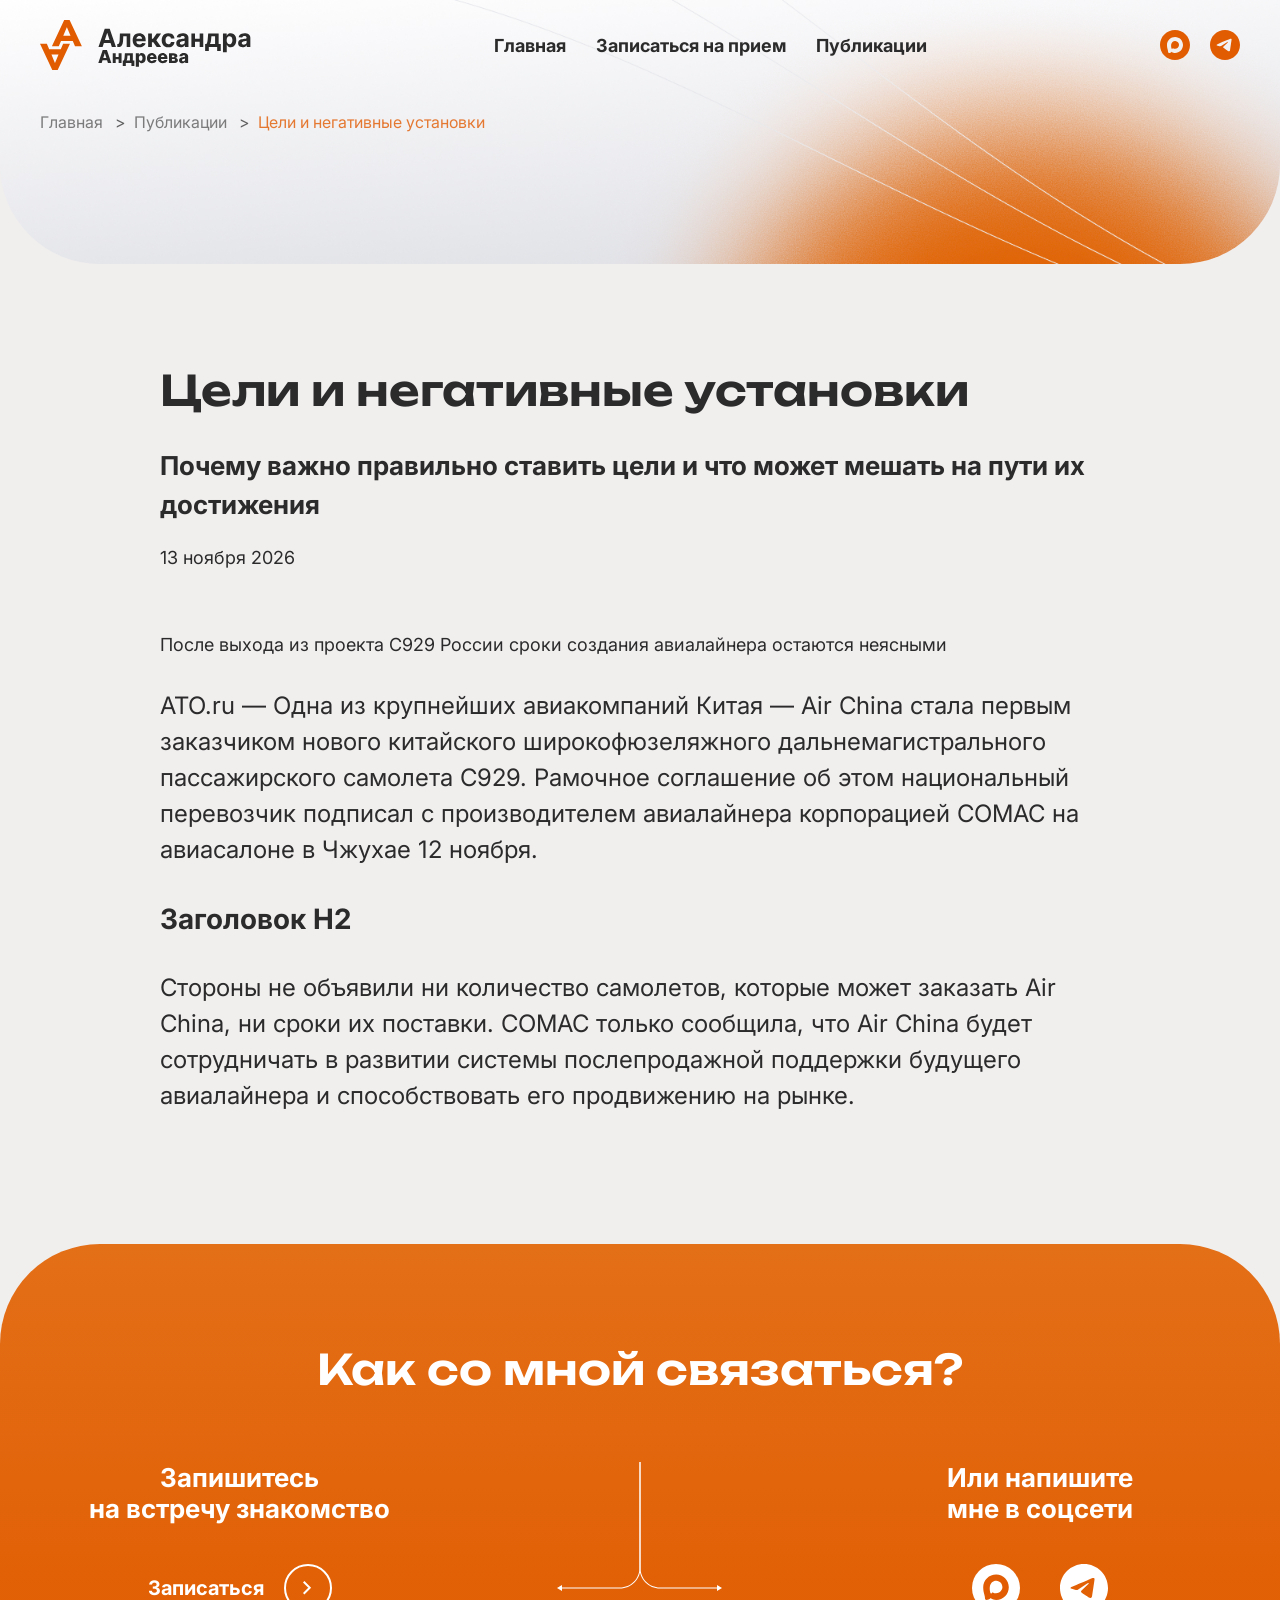
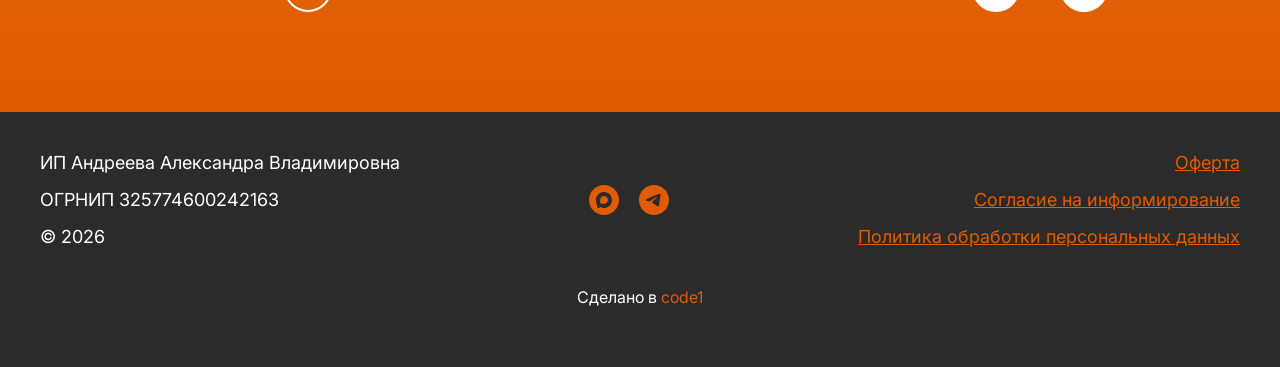
==== article.html @ 31e149e3 "!" ====
<!DOCTYPE html>
<html lang="ru">

<head>
    <meta charset="UTF-8">
    <meta name="viewport" content="width=device-width, initial-scale=1.0">
    <title>Document</title>

    <link rel="preload" href="./fonts/Inter_18pt-Regular.woff2" as="font" type="font/woff2" crossorigin>
    <link rel="preload" href="./fonts/Inter_18pt-Medium.woff2" as="font" type="font/woff2" crossorigin>
    <link rel="preload" href="./fonts/Inter_18pt-Bold.woff2" as="font" type="font/woff2" crossorigin>
    <link rel="preload" href="./fonts/Inter_18pt-ExtraBold.woff2" as="font" type="font/woff2" crossorigin>
    <link rel="preload" href="./fonts/Unbounded-SemiBold.woff2" as="font" type="font/woff2" crossorigin>
    <link rel="stylesheet"
        href="https://cdnjs.cloudflare.com/ajax/libs/overlayscrollbars/2.12.0/styles/overlayscrollbars.min.css"
        integrity="sha512-2WP3kcyJFX2VpAZsV7UOpbLjGS62iunKpT+kgn72tzNGnP7mSGoVl1u5AWzi59xeOaY+N62Cldi4qNR1Ug1NQg=="
        crossorigin="anonymous" referrerpolicy="no-referrer" />
    <link rel="stylesheet" href="./css/swiper-bundle.css">
    <link rel="stylesheet" href="./css/plyr.css">
    <link rel="stylesheet" href="./css/main.min.css">

</head>

<body>
    <header class="header">
        <div class="container">
            <div class="header__wrapper">
                <a href="/" class="header__logo">
                    <img src="./img/logo.svg" alt="">
                </a>
                <nav class="header__nav">
                    <a href="" class="nav-link">Главная</a>
                    <a href="" class="nav-link">Записаться на прием</a>
                    <a href="" class="nav-link">Публикации</a>
                </nav>
                <div class="header__socials">
                    <a href="#" class="header__social" name="max">
                        <svg width="30" height="30" viewBox="0 0 30 30" fill="none" xmlns="http://www.w3.org/2000/svg">
                            <path
                                d="M15 0C23.2843 0 30 6.71573 30 15C30 23.2843 23.2843 30 15 30C6.71573 30 0 23.2843 0 15C0 6.71573 6.71573 0 15 0ZM15.1309 7C10.7202 7.00003 7.00021 10.4243 7 14.9775C7 16.8871 7.3485 18.2017 7.66211 19.3828C7.91811 20.347 8.15131 21.2226 8.15137 22.2617C8.25779 23.5884 10.5804 22.9065 11.4883 21.9346C11.5562 21.8619 11.668 21.8468 11.749 21.9043C12.9281 22.7423 13.6619 22.9561 15.1729 22.9561C19.4317 22.9559 22.9998 19.4527 23 15.0225C23 10.592 19.5417 7 15.1309 7ZM15.2549 10.9482C17.4036 11.0615 19.1212 12.9463 19.0088 15.1035C18.8962 17.2609 16.9917 18.9491 14.8428 18.8359C14.1894 18.8015 13.5967 18.5605 13.0732 18.2393C12.9992 18.1938 12.903 18.2039 12.8398 18.2637C12.5039 18.5816 12.0424 18.9359 11.8506 18.8867C11.3982 18.7706 10.8697 16.4679 11.168 14.5781C11.5282 12.296 13.1617 10.838 15.2549 10.9482Z"
                                fill="#E15B00" />
                        </svg>

                    </a>
                    <a href="#" class="header__social" name="telegram">
                        <svg width="30" height="30" viewBox="0 0 30 30" fill="none" xmlns="http://www.w3.org/2000/svg">
                            <g clip-path="url(#clip0_163_49)">
                                <path fill-rule="evenodd" clip-rule="evenodd"
                                    d="M15 30C23.2842 30 30 23.2842 30 15C30 6.7158 23.2842 0 15 0C6.7158 0 0 6.7158 0 15C0 23.2842 6.7158 30 15 30ZM21.5931 9.5832C21.7089 8.2692 20.3211 8.8104 20.3211 8.8104C19.2966 9.2346 18.24 9.6654 17.172 10.101C13.86 11.4519 10.4388 12.8475 7.5243 14.2212C5.9439 14.8008 6.8691 15.3804 6.8691 15.3804L9.3744 16.1535C10.5309 16.5015 11.1474 16.1148 11.1474 16.1148L16.5438 12.4434C18.471 11.1294 18.0084 12.2115 17.5458 12.6753L13.4988 16.5399C12.882 17.0811 13.1904 17.5449 13.4601 17.7768C14.2251 18.4515 16.1061 19.686 16.9272 20.2248C17.1408 20.3649 17.2827 20.4582 17.3148 20.4822C17.5074 20.6367 18.5481 21.3324 19.242 21.1779C19.9359 21.0231 20.013 20.1342 20.013 20.1342L20.9379 14.0664C21.0765 13.0131 21.2358 12.0006 21.363 11.1918C21.483 10.428 21.5745 9.8463 21.5931 9.5832Z"
                                    fill="#E15B00" />
                            </g>
                            <defs>
                                <clipPath id="clip0_163_49">
                                    <rect width="30" height="30" fill="white" />
                                </clipPath>
                            </defs>
                        </svg>

                    </a>
                </div>
            </div>
        </div>
    </header>
    <main class="main">
        <section class="article-head">
            <div class="container">
                <ul class="breadcrumps">
                    <li><a href="">Главная</a></li>
                    <li><a href="">Публикации</a></li>
                    <li><a href="">Цели и негативные установки</a></li>
                </ul>
            </div>
        </section>
        <section class="article-section">
            <div class="container">
                <div class="article-section__inner">
                    <h1>Цели и негативные установки</h1>
                    <p class="article-section__descr">Почему важно правильно ставить цели и что может мешать на пути их
                        достижения</p>
                    <div class="article-section__date">13 ноября 2026</div>
                    <div class="article-section__image">
                        <img src="https://encrypted-tbn0.gstatic.com/images?q=tbn:ANd9GcTOOPyYzOK0R-J-5VFnGXdGnTLCG3QXGfSw-w&s"
                            alt="">
                        <p class="article-section__image-descr">После выхода из проекта C929 России сроки создания
                            авиалайнера остаются неясными</p>
                    </div>
                    <p>ATO.ru — Одна из крупнейших авиакомпаний Китая — Air China стала первым заказчиком нового
                        китайского широкофюзеляжного дальнемагистрального пассажирского самолета C929. Рамочное
                        соглашение об этом национальный перевозчик подписал с производителем авиалайнера корпорацией
                        COMAC на авиасалоне в Чжухае 12 ноября.</p>
                    <h2>Заголовок H2</h2>
                    <p>Стороны не объявили ни количество самолетов, которые может заказать Air China, ни сроки их
                        поставки. COMAC только сообщила, что Air China будет сотрудничать в развитии системы
                        послепродажной поддержки будущего авиалайнера и способствовать его продвижению на рынке.</p>
                </div>
            </div>
        </section>
    </main>
    <footer class="footer">
        <div class="footer-top">
            <div class="container">
                <div class="footer-top__title">Как со мной связаться?</div>
                <div class="footer-top__wrapper">
                    <div class="footer-top__coll">
                        <div class="footer-top__subtitle">Запишитесь <br> на встречу знакомство</div>
                        <a href="#" class="service-card__btn">
                            <span>Записаться</span>
                            <span class="ico">
                                <svg width="9" height="14" viewBox="0 0 9 14" fill="none"
                                    xmlns="http://www.w3.org/2000/svg">
                                    <path d="M0.707032 0.707031L6.70703 6.70704L0.707034 12.707" stroke="white"
                                        stroke-width="2" />
                                </svg>

                            </span>
                        </a>
                    </div>
                    <div class="footer-top__coll">
                        <img src="./img/footer-top-arrows.svg" alt="">
                    </div>
                    <div class="footer-top__coll">
                        <div class="footer-top__subtitle">
                            Или напишите <br> мне в соцсети
                        </div>
                        <div class="socials">
                            <a href="#" class="social" name="max">
                                <svg width="48" height="48" viewBox="0 0 48 48" fill="none"
                                    xmlns="http://www.w3.org/2000/svg">
                                    <rect width="48" height="48" rx="24" fill="white" />
                                    <path fill-rule="evenodd" clip-rule="evenodd"
                                        d="M24.4076 16.7174C21.0585 16.541 18.4449 18.874 17.8685 22.5253C17.3913 25.5491 18.2375 29.2337 18.9613 29.4191C19.2683 29.4978 20.007 28.9305 20.5445 28.4218C20.6456 28.3261 20.7984 28.31 20.9169 28.3827C21.7547 28.897 22.7033 29.2835 23.7491 29.3386C27.1874 29.5196 30.2344 26.8183 30.4145 23.3664C30.5946 19.9146 27.8459 16.8984 24.4076 16.7174ZM18.7992 34.2471C18.6695 34.1549 18.4909 34.1799 18.3822 34.2963C16.9296 35.8515 13.2122 36.9424 13.0419 34.8197C13.0419 33.1567 12.6698 31.7552 12.2601 30.2122C11.7584 28.3225 11.2002 26.2203 11.2002 23.1651C11.2002 15.8795 17.1524 10.4004 24.2097 10.4004C31.267 10.4004 36.8002 16.147 36.8002 23.2358C36.8002 30.3246 31.0908 35.9297 24.2765 35.9297C21.8589 35.9297 20.6857 35.5879 18.7992 34.2471Z"
                                        fill="#E15C02" />
                                </svg>
                            </a>
                            <a href="#" class="social" name="telegram">
                                <svg width="48" height="48" viewBox="0 0 48 48" fill="none"
                                    xmlns="http://www.w3.org/2000/svg">
                                    <path fill-rule="evenodd" clip-rule="evenodd"
                                        d="M24 48C37.2547 48 48 37.2547 48 24C48 10.7453 37.2547 0 24 0C10.7453 0 0 10.7453 0 24C0 37.2547 10.7453 48 24 48ZM34.549 15.3331C34.7342 13.2307 32.5138 14.0966 32.5138 14.0966C30.8746 14.7754 29.184 15.4646 27.4752 16.1616C22.176 18.323 16.7021 20.556 12.0389 22.7539C9.51024 23.6813 10.9906 24.6086 10.9906 24.6086L14.999 25.8456C16.8494 26.4024 17.8358 25.7837 17.8358 25.7837L26.4701 19.9094C29.5536 17.807 28.8134 19.5384 28.0733 20.2805L21.5981 26.4638C20.6112 27.3298 21.1046 28.0718 21.5362 28.4429C22.7602 29.5224 25.7698 31.4976 27.0835 32.3597C27.4253 32.5838 27.6523 32.7331 27.7037 32.7715C28.0118 33.0187 29.677 34.1318 30.7872 33.8846C31.8974 33.637 32.0208 32.2147 32.0208 32.2147L33.5006 22.5062C33.7224 20.821 33.9773 19.201 34.1808 17.9069C34.3728 16.6848 34.5192 15.7541 34.549 15.3331Z"
                                        fill="white" />
                                </svg>
                            </a>
                        </div>
                    </div>
                </div>
            </div>
        </div>
        <div class="footer-bottom">
            <div class="container">
                <div class="footer-bottom__wrapper">
                    <div class="footer-bottom__coll">
                        <div class="footer-bottom__info">ИП Андреева Александра Владимировна</div>
                        <div class="footer-bottom__info">ОГРНИП 325774600242163</div>
                        <div class="footer-bottom__info">© 2026</div>
                    </div>
                    <div class="footer-bottom__coll">
                        <div class="header__socials">
                            <a href="#" class="header__social" name="max">
                                <svg width="30" height="30" viewBox="0 0 30 30" fill="none"
                                    xmlns="http://www.w3.org/2000/svg">
                                    <path
                                        d="M15 0C23.2843 0 30 6.71573 30 15C30 23.2843 23.2843 30 15 30C6.71573 30 0 23.2843 0 15C0 6.71573 6.71573 0 15 0ZM15.1309 7C10.7202 7.00003 7.00021 10.4243 7 14.9775C7 16.8871 7.3485 18.2017 7.66211 19.3828C7.91811 20.347 8.15131 21.2226 8.15137 22.2617C8.25779 23.5884 10.5804 22.9065 11.4883 21.9346C11.5562 21.8619 11.668 21.8468 11.749 21.9043C12.9281 22.7423 13.6619 22.9561 15.1729 22.9561C19.4317 22.9559 22.9998 19.4527 23 15.0225C23 10.592 19.5417 7 15.1309 7ZM15.2549 10.9482C17.4036 11.0615 19.1212 12.9463 19.0088 15.1035C18.8962 17.2609 16.9917 18.9491 14.8428 18.8359C14.1894 18.8015 13.5967 18.5605 13.0732 18.2393C12.9992 18.1938 12.903 18.2039 12.8398 18.2637C12.5039 18.5816 12.0424 18.9359 11.8506 18.8867C11.3982 18.7706 10.8697 16.4679 11.168 14.5781C11.5282 12.296 13.1617 10.838 15.2549 10.9482Z"
                                        fill="#E15B00"></path>
                                </svg>
                            </a>
                            <a href="#" class="header__social" name="telegram">
                                <svg width="30" height="30" viewBox="0 0 30 30" fill="none"
                                    xmlns="http://www.w3.org/2000/svg">
                                    <g clip-path="url(#clip0_163_49)">
                                        <path fill-rule="evenodd" clip-rule="evenodd"
                                            d="M15 30C23.2842 30 30 23.2842 30 15C30 6.7158 23.2842 0 15 0C6.7158 0 0 6.7158 0 15C0 23.2842 6.7158 30 15 30ZM21.5931 9.5832C21.7089 8.2692 20.3211 8.8104 20.3211 8.8104C19.2966 9.2346 18.24 9.6654 17.172 10.101C13.86 11.4519 10.4388 12.8475 7.5243 14.2212C5.9439 14.8008 6.8691 15.3804 6.8691 15.3804L9.3744 16.1535C10.5309 16.5015 11.1474 16.1148 11.1474 16.1148L16.5438 12.4434C18.471 11.1294 18.0084 12.2115 17.5458 12.6753L13.4988 16.5399C12.882 17.0811 13.1904 17.5449 13.4601 17.7768C14.2251 18.4515 16.1061 19.686 16.9272 20.2248C17.1408 20.3649 17.2827 20.4582 17.3148 20.4822C17.5074 20.6367 18.5481 21.3324 19.242 21.1779C19.9359 21.0231 20.013 20.1342 20.013 20.1342L20.9379 14.0664C21.0765 13.0131 21.2358 12.0006 21.363 11.1918C21.483 10.428 21.5745 9.8463 21.5931 9.5832Z"
                                            fill="#E15B00"></path>
                                    </g>
                                    <defs>
                                        <clipPath id="clip0_163_49">
                                            <rect width="30" height="30" fill="white"></rect>
                                        </clipPath>
                                    </defs>
                                </svg>
                            </a>
                        </div>
                    </div>
                    <div class="footer-bottom__coll">
                        <a href="#" class="footer-bottom__link">Оферта</a>
                        <a href="#" class="footer-bottom__link">Согласие на информирование</a>
                        <a href="#" class="footer-bottom__link">Политика обработки персональных данных</a>
                    </div>
                </div>
                <div class="footer-bottom__dev">
                    <p>Сделано в <a href="#">code1</a></p>
                </div>
            </div>
        </div>
    </footer>
    <script src="./js/jquery.min.js"></script>
    <script src="./js/overlayscrollbars.browser.es6.min.js"></script>
    <script src="./js/swiper-bundle.min.js"></script>
    <script src="./js/plyr.js"></script>
    <script src="./js/main.js"></script>
</body>

</html>
---- css/main.min.css ----
*{margin:0;padding:0;border:0;outline:0;box-sizing:border-box}html,body,div,span,applet,object,iframe,h1,h2,h3,h4,h5,h6,p,blockquote,pre,a,abbr,acronym,address,big,cite,code,del,dfn,em,img,ins,kbd,q,s,samp,small,strike,strong,sub,sup,tt,var,b,u,i,center,dl,dt,dd,ol,ul,li,fieldset,form,label,legend,table,caption,tbody,tfoot,thead,tr,th,td,article,aside,canvas,details,embed,figure,figcaption,footer,header,hgroup,menu,nav,output,ruby,section,summary,time,mark,audio,video{font-size:100%;vertical-align:baseline}a{text-decoration:none;color:inherit}ol:has(class),ul:has(class){list-style:none}blockquote,q{quotes:none}blockquote:before,blockquote:after,q:before,q:after{content:"";content:none}table{border-collapse:collapse;border-spacing:0}button,input,select,textarea{appearance:none;-webkit-appearance:none;-moz-appearance:none;font-family:inherit;font-size:inherit;color:inherit}input[type=number]::-webkit-inner-spin-button,input[type=number]::-webkit-outer-spin-button{-webkit-appearance:none;margin:0}::-webkit-input-placeholder{color:inherit}::-moz-placeholder{color:inherit}:-ms-input-placeholder{color:inherit}:-moz-placeholder{color:inherit}button:disabled,input:disabled,select:disabled,textarea:disabled{cursor:default}*:focus{outline:none}article,aside,details,figcaption,figure,footer,header,hgroup,menu,nav,section{display:block}audio,video{display:inline-block}::before,::after{-webkit-user-select:none;-moz-user-select:none;user-select:none}@font-face{font-family:"Inter";src:url("../fonts/Inter_18pt-Regular.woff2") format("woff2"),url("../fonts/Inter_18pt-Regular.ttf") format("truetype");font-weight:400;font-style:normal;font-display:swap}@font-face{font-family:"Inter";src:url("../fonts/Inter_18pt-Medium.woff2") format("woff2"),url("../fonts/Inter_18pt-Medium.ttf") format("truetype");font-weight:500;font-style:normal;font-display:swap}@font-face{font-family:"Inter";src:url("../fonts/Inter_18pt-Bold.woff2") format("woff2"),url("../fonts/Inter_18pt-Bold.ttf") format("truetype");font-weight:700;font-style:normal;font-display:swap}@font-face{font-family:"Inter";src:url("../fonts/Inter_18pt-ExtraBold.woff2") format("woff2"),url("../fonts/Inter_18pt-ExtraBold.ttf") format("truetype");font-weight:800;font-style:normal;font-display:swap}@font-face{font-family:"Unbounded";src:url("../fonts/Unbounded-SemiBold.woff2") format("woff2"),url("../fonts/Unbounded-SemiBold.ttf") format("truetype");font-weight:600;font-style:normal;font-display:swap}body{font-family:"Inter",sans-serif;font-weight:400;background-color:#f1eeee;min-height:100vh;display:flex;flex-direction:column}.container{max-width:1240px;padding:0px 20px;width:100%;margin:0 auto}.header{z-index:2;position:absolute;left:0;top:0;width:100%;background-color:rgba(0,0,0,0)}.header__wrapper{padding:20px 0;display:flex;align-items:center;width:100%}.header__logo{width:220px;height:50px;flex-shrink:0}.header__logo img{-o-object-fit:contain;object-fit:contain}.header__socials{display:flex;align-items:center;gap:20px}.header__social{margin-left:auto;width:30px;height:30px}.header__social svg{width:100%;height:100%}.header__nav{display:flex;align-items:center;gap:10px;align-self:center;margin:0 auto}.nav-link{padding:10px;color:#2b2b2b;font-size:18px;font-weight:700;position:relative;transition:color .3s ease-in-out}.nav-link::before{position:absolute;left:50%;transform:translate(-50%);bottom:10px;width:calc(100% - 20px);height:2px;content:"";background-color:#e15b00;opacity:0;transition:opacity .3s ease-in-out}.nav-link:hover{color:#e15b00}.nav-link:hover::before{opacity:1}.main-screen{border-radius:0 0 100px 100px;padding:240px 0;position:relative;overflow:hidden}.main-screen h1{color:#2b2b2b;text-align:center;font-family:"Unbounded";font-size:74px;font-style:normal;font-weight:600;line-height:120%}.main-screen .btn{margin:0 auto;margin-top:60px}.main-screen .main-screen__video{position:absolute;left:0;top:0;width:100%;height:100%;-o-object-fit:cover;object-fit:cover;-o-object-position:center;object-position:center}.main-screen .main-screen__video video{width:100%;height:100%;-o-object-fit:cover;object-fit:cover;-o-object-position:center;object-position:center}.main-screen .main-screen__wrapper{position:relative;z-index:2}.btn{display:block;width:-moz-fit-content;width:fit-content;color:#fff;font-size:24px;font-style:normal;font-weight:700;line-height:normal;padding:20px;padding-left:40px;border-radius:64px;background:linear-gradient(0deg, #e15b00 0%, #e36f17 100%);display:flex;align-items:center;gap:30px}.btn span{display:block}.btn .btn-ico{width:48px;height:48px;flex-shrink:0;transition:transform .2s ease-in-out}.btn:hover .btn-ico{transform:scale(1.2)}.advantages{padding:80px 0}.advantages-list{display:flex;gap:60px;justify-content:space-between}.advantages-list .list-item{display:flex;flex-direction:column;align-items:center;gap:20px;color:#e15b00;text-align:center;font-family:"Unbounded";font-size:28px;font-style:normal;font-weight:600;line-height:120%}.advantages-list .list-item::before{display:block;content:"";background-repeat:no-repeat;background-size:contain;background-position:center;background-image:url("data:image/svg+xml;charset=UTF-8,%3csvg width='36' height='36' viewBox='0 0 36 36' fill='none' xmlns='http://www.w3.org/2000/svg'%3e%3cpath d='M24.5649 12.289L15.8537 21L11.4352 16.5814' stroke='%23E15B00' stroke-width='4'/%3e%3c/svg%3e ");width:36px;height:36px}.section-title{color:#2b2b2b;font-family:"Unbounded";font-size:42px;font-weight:600;line-height:120%}.section-title span{color:#e15b00}.section-descr{color:#2b2b2b;font-size:24px;font-style:normal;font-weight:400;line-height:150%;display:block}.help-with{padding:100px 0;max-width:100vw;overflow:hidden;border-top:1px solid #cfcfcf;background-image:url(../img/help-with-bg.png);background-repeat:no-repeat;background-position:left -756px bottom -500px}.help-with .section-title{text-align:center;margin-bottom:20px}.help-with .section-descr{text-align:center}.help-with__image{z-index:2;position:absolute;left:-91px;bottom:-161px;width:439px;height:867px}.help-with__image img{width:100%;height:100%;-o-object-fit:contain;object-fit:contain}.cards-slider{padding-top:60px;overflow:visible;padding-left:320px}.cards-slide{max-width:480px;width:100%;padding:38px;border-radius:24px;background:#fff;box-shadow:3px 3px 13px 2px rgba(0,0,0,.05);height:auto;display:flex;flex-direction:column}.cards-slide .list-item{color:#e15b00;font-size:18px;font-style:normal;font-weight:700;line-height:150%}.cards-slide__list{padding-left:20px;padding-bottom:32px;display:flex;flex-direction:column;gap:12px}.cards-slide__title{color:#2b2b2b;font-size:32px;font-style:normal;font-weight:700;line-height:normal;margin-bottom:20px}.cards-slide__bottom{border-top:1px solid #cfcfcf;padding-top:20px;padding-bottom:30px;color:#2b2b2b;font-size:18px;font-style:normal;font-weight:400;line-height:150%;display:flex;flex-direction:column;gap:20px}.cards-slide__bottom p{margin:0}.cards-slide__subtitle{font-size:20px;font-weight:700;margin-bottom:8px}.cards-slide__action{margin-top:auto;display:flex;align-items:center;justify-content:space-between;color:#e15b00;font-size:20px;font-weight:700}.cards-slide__action .ico{width:48px;height:48px;border-radius:50%;border:2px solid #e15b00;background-repeat:no-repeat;background-size:contain;background-position:center;flex-shrink:0;display:flex;justify-content:center;align-items:center;transition:background-color .2s ease-in-out}.cards-slide__action .ico path{transition:stroke .2s ease-in-out}.cards-slide__action:hover .ico{background-color:#e15b00}.cards-slide__action:hover .ico path{stroke:#fff}.cards-nav{padding-top:26px;display:flex;justify-content:center;align-items:center;gap:40px}.cards-nav *{margin:0;transform:none;position:static}.cards-nav .swiper-button-next,.cards-nav .swiper-button-prev{width:24px;height:24px;background-repeat:no-repeat;background-size:6px 12px;background-position:center;background-image:url("data:image/svg+xml;charset=UTF-8,%3csvg width='9' height='14' viewBox='0 0 9 14' fill='none' xmlns='http://www.w3.org/2000/svg'%3e%3cpath d='M0.707154 0.707031L6.70715 6.70704L0.707156 12.707' stroke='%23E15B00' stroke-width='2'/%3e%3c/svg%3e ")}.cards-nav .swiper-button-next::after,.cards-nav .swiper-button-prev::after{display:none}.cards-nav .swiper-button-prev{transform:scaleX(-1)}.cards-nav .swiper-pagination-bullet{width:4px;height:4px;background-color:#e15b00;margin:0 !important}.cards-nav .swiper-pagination{flex-wrap:wrap;width:-moz-fit-content;width:fit-content;max-width:180px;display:flex;justify-content:center;align-items:center;gap:10px 40px}.services{border-radius:0 0 100px 100px;padding:100px 0;background-image:url(../img/services-bg.jpg);background-repeat:no-repeat;background-size:cover;background-position:right top}.services__blocks{display:flex;flex-direction:column;gap:20px;max-width:767px;width:100%;margin-top:60px}.service{border-radius:24px;background:#fff;box-shadow:2.861px 2.861px 12.875px 1.431px rgba(0,0,0,.05);padding:38px;width:100%}.service .btn{width:100%;margin-top:20px;justify-content:space-between;border-radius:24px;font-size:20px;padding:18px 28px}.service__content h4{color:#2b2b2b;font-family:"Unbounded";font-size:30px;font-weight:600;line-height:120%;margin-bottom:20px}.service__content p{color:#2b2b2b;font-size:18px;font-style:normal;font-weight:400;line-height:150%}.service__head{display:flex;justify-content:space-between}.service__price{padding-top:15px;color:#2b2b2b;font-size:42px;font-weight:700}.service__body{color:#e15b00;font-size:14px;font-weight:400;margin-top:20px;display:flex;align-items:center;justify-content:space-between}.sale-price{padding-top:0;position:relative;display:flex;flex-direction:column;gap:4px}.sale-price span{color:#e15b00;display:block}.sale-price span:first-child{color:#2b2b2b;font-size:18px;font-weight:400;line-height:150%;text-decoration-line:line-through}.sale-price::before{content:"";position:absolute;right:-14px;top:-10px;width:35px;height:21px;background-image:url("data:image/svg+xml;charset=UTF-8,%3csvg width='36' height='21' viewBox='0 0 36 21' fill='none' xmlns='http://www.w3.org/2000/svg'%3e%3cpath d='M24.1045 14.2168L35.4922 4.95605L31.1738 21H4.31836L0 4.95605L11.3877 14.2168L17.7461 0L24.1045 14.2168Z' fill='%23E15B00'/%3e%3c/svg%3e ");background-repeat:no-repeat;background-size:contain;background-position:center;animation:swing 2s ease-in-out forwards infinite}@keyframes swing{0%{transform:scale(1)}50%{transform:scale(1.1)}100%{transform:scale(1)}}.sale-service{border:2px solid #e15b00}.author-section{padding:100px 0}.author-section__content{padding-top:60px;display:flex;flex-direction:column;gap:20px}.author-section__top{display:flex;gap:20px}.author-section__top-left{flex-shrink:0;width:373px;min-height:507px;background-color:#e15b00;border-radius:24px;overflow:hidden;position:relative}.author-section__top-left .plyr{width:100%;height:100%}.author-section__top-left .plyr__poster{width:100%;height:100%;background-repeat:no-repeat;background-size:cover;background-position:center;background-color:#e15b00}.author-section__top-left .plyr__video-wrapper{background-color:#e15b00}.plyr__control--overlaid{background:#e15b00 !important}.author-section__top-right{display:flex;flex-direction:column;gap:20px}.top-right__block{padding:38px;height:auto;border-radius:24px;background-color:#fff;box-shadow:2.861px 2.861px 12.875px 1.431px rgba(0,0,0,.05)}.top-right__block h3{font-size:36px;font-weight:700;line-height:120%;margin-bottom:20px}.top-right__block p{font-size:22px;font-style:normal;font-weight:400;line-height:150%}.info-card{background:linear-gradient(0deg, #e15b00 0%, #e36f17 100%);color:#fff}.book-card{background-image:url(../img/book-plate-bg.png);background-repeat:no-repeat;background-size:cover;background-position:right bottom;position:relative}.book-image{position:absolute;right:20px;bottom:0;width:208px;height:183px}.book-image img{width:100%;height:100%;-o-object-fit:contain;object-fit:contain}.author-section__bottom{display:flex;gap:20px}.author-section__bottom .bottom-card{border-radius:24px;background:#fff;box-shadow:2.861px 2.861px 12.875px 1.431px rgba(0,0,0,.05);padding:38px;display:flex;flex-direction:column;gap:8px;width:100%}.author-section__bottom .bottom-card:last-child{width:374px;flex-shrink:0}.author-section__bottom .large-num{color:#e15b00;font-size:96px;font-weight:500;line-height:130%}.author-section__bottom .descr{color:#2b2b2b;font-size:22px;font-weight:400;line-height:150%}.how-it-work{padding:100px 0}.how-it-work__wrapper{display:flex;gap:20px}.how-it-work__wrapper .section-title{margin-bottom:20px}.how-it-work__wrapper .coll{width:calc(33.33% - 13.333px);display:flex;flex-direction:column;gap:20px}.how-it-work__wrapper .coll:first-child .coll-block .coll-block__image{padding-top:10px}.how-it-work__wrapper .coll:first-child .coll-block .coll-block__body{padding-top:10px}.how-it-work__wrapper .coll-block{display:flex;flex-direction:column;height:100%;overflow:hidden;border-radius:24px;background:#fff;box-shadow:2.861px 2.861px 12.875px 1.431px rgba(0,0,0,.05)}.how-it-work__wrapper .coll-block__body{margin-top:auto;padding:38px;padding-top:10px;display:flex;flex-direction:column;gap:20px}.coll-block__image{padding-top:40px;width:100%;height:auto}.coll-block__image img{width:100%;height:auto;-o-object-fit:cover;object-fit:cover}.coll-block__title{font-size:26px;font-weight:700}.coll-block__descr{font-size:16px;font-weight:400;line-height:150%}.coll-block__action{flex-shrink:0;height:-moz-fit-content !important;height:fit-content !important;background-color:#e15b00 !important;padding:28px;color:#fff;font-size:20px;font-weight:700;gap:50px;display:flex;flex-direction:column}.coll-block__action .action__footer{display:flex;justify-content:space-between;align-items:center;color:#fff;font-size:32px;font-weight:700}.coll-block__action .action__btn{will-change:transform;transition:transform .3s ease-in-out;cursor:pointer;background-image:url("data:image/svg+xml;charset=UTF-8,%3csvg width='48' height='48' viewBox='0 0 48 48' fill='none' xmlns='http://www.w3.org/2000/svg'%3e%3crect x='1' y='1' width='46' height='46' rx='23' stroke='white' stroke-width='2'/%3e%3cpath d='M21 18L27 24L21 30' stroke='white' stroke-width='2'/%3e%3c/svg%3e ");width:48px;height:48px;flex-shrink:0;background-repeat:no-repeat;background-size:contain}.coll-block__action .action__btn:hover{transform:scale3d(1.1, 1.1, 1.1)}.reviews{padding:100px 0;position:relative}.reviews .section-title,.reviews .section-descr{text-align:center}.reviews::before{position:absolute;left:0;top:300px;width:100%;height:100%;content:"";background-image:url(../img/reviews-bg.png);background-repeat:no-repeat;background-size:contain;background-position:center}.reviews__content{padding-top:50px;display:flex;align-items:flex-start;justify-content:center}.reviews-main-slider{flex-shrink:0;width:373px;margin:0;background:#2b2b2b;box-shadow:2.861px 2.861px 12.875px 1.431px rgba(0,0,0,.05);padding:38px 78px 38px 38px;border-radius:24px}.reviews-main-slider .swiper-button-prev{background-image:url("data:image/svg+xml;charset=UTF-8,%3csvg width='9' height='14' viewBox='0 0 9 14' fill='none' xmlns='http://www.w3.org/2000/svg'%3e%3cpath d='M0.707093 0.707031L6.70709 6.70704L0.707095 12.707' stroke='white' stroke-width='2'/%3e%3c/svg%3e ")}.reviews-main-slider .swiper-button-next{background-image:url("data:image/svg+xml;charset=UTF-8,%3csvg width='9' height='14' viewBox='0 0 9 14' fill='none' xmlns='http://www.w3.org/2000/svg'%3e%3cpath d='M0.707093 0.707031L6.70709 6.70704L0.707095 12.707' stroke='white' stroke-width='2'/%3e%3c/svg%3e ")}.reviews-main-slider .swiper-pagination{gap:5px 28px}.reviews-main-slider .cards-nav{justify-content:space-between;position:absolute;z-index:2;bottom:120px;left:38px;width:calc(100% - 116px)}.review-slide{height:auto;color:#fff;display:flex;flex-direction:column}.review-slide__name{color:#e15b00;font-size:26px;font-weight:700}.review-slide__age{font-size:16px;font-weight:400;line-height:150%}.review-slide__res{font-size:17px;font-weight:400;line-height:150%;margin:16px 0;height:52px;overflow:hidden;text-overflow:ellipsis;display:-webkit-box;-webkit-line-clamp:2;-webkit-box-orient:vertical}.review-slide__subtitle{font-size:18px;font-weight:700;line-height:150%;margin-bottom:8px}.review-slide__info{font-size:14px;font-weight:400;line-height:150%;height:168px;overflow:hidden;text-overflow:ellipsis;display:-webkit-box;-webkit-line-clamp:8;-webkit-box-orient:vertical}.review-slide__footer{cursor:pointer;margin-top:100px;display:flex;color:#e15b00;font-size:20px;font-weight:700;display:flex;align-items:center;justify-content:space-between;gap:10px}.review-slide__footer .ico{border-radius:50%;border:2px solid #e15b00;box-shadow:0 0 20px 0 rgba(0,0,0,.02);width:48px;height:48px;display:flex;align-items:center;justify-content:center;flex-shrink:0}.reviews-second-slider{margin:0;margin-top:142px;margin-left:-38px;width:630px;height:520px;border-radius:24px;background:#fff;box-shadow:-27.14px 32.86px 32.88px 1.431px rgba(0,0,0,.07);overflow:visible}.reviews-second-slider::before{position:absolute;left:0;top:0;content:"";width:111.449px;height:105.912px;background-image:url(../img/textes-slider-plate.svg);background-repeat:no-repeat;background-size:contain;background-position:right bottom;z-index:-1;transform:translate(-28%, -28%)}.reviews-second-slider .review-text{position:relative;padding:38px;padding-right:12px;color:#2b2b2b;font-size:22px;font-style:normal;font-weight:400;line-height:150%}.reviews-second-slider .review-text.swiper-slide-active{z-index:2}.reviews-second-slider .os-scrollbar-handle{background-color:#e15b00}.reviews-second-slider .os-scrollbar-track{background-color:#f1eeee}.review-text__inner{height:100%}.review-text__inner::before{z-index:3;position:absolute;left:0;width:100%;bottom:-38px;content:"";border-radius:24px;height:130px;transition:opacity .2s ease-in-out;background:linear-gradient(0deg, #fff 30.05%, rgba(255, 255, 255, 0) 80.7%)}.review-text__inner.end::before{opacity:0}.review-text__inner [data-overlayscrollbars-viewport]{padding-right:20px !important}.prices{padding:100px 0;position:relative;z-index:2}.service-cards{display:flex;flex-wrap:wrap;gap:20px;margin-top:50px;margin-bottom:30px}.service-cards__top{width:100%;display:flex;gap:20px}.service-cards__top .service-cards__coll{width:calc(50% - 10px)}.service-cards__coll{display:flex;flex-direction:column;gap:20px}.service-card{display:flex;flex-direction:column;background-color:#fff;border-radius:24px;padding:38px;box-shadow:2.861px 2.861px 12.875px 1.431px rgba(0,0,0,.05)}.service-card__btn{cursor:pointer;display:flex;gap:20px;align-items:center;color:#e15b00;font-size:20px;font-weight:700}.service-card__btn .ico{display:flex;border-radius:50%;width:48px;height:48px;border:2px solid #e15b00;flex-shrink:0;display:flex;align-items:center;justify-content:center;transition:all .2s ease-in-out}.service-card__btn path{transition:stroke .2s ease-in-out}.service-card__btn:hover .ico{background-color:#e15b00}.service-card__btn:hover .ico path{stroke:#fff}.service-card__name{color:#e15b00;font-size:26px;font-weight:700;margin-bottom:20px}.service-card__descr{color:#2b2b2b;font-size:16px;font-style:normal;font-weight:400;line-height:150%;margin-bottom:20px}.service-card__info{display:flex;justify-content:space-between;align-items:center;color:#e15b00;font-size:14px;font-weight:400;margin-bottom:15px}.service-card__bottom{border-top:1px solid #cfcfcf;padding-top:15px;display:flex;justify-content:space-between;gap:20px;align-items:flex-end}.service-card__price{color:#2b2b2b;font-size:42px;font-weight:700;position:relative}.service-card__price._has-old{display:flex;flex-direction:column;color:#e15b00}.service-card__price .old-price{color:#2b2b2b;font-size:18px;font-weight:400;line-height:150%;text-decoration-line:line-through}.service-card.orange-card{background-color:#e15b00;border-radius:24px;padding:38px;height:100%}.service-card.orange-card *{color:#fff}.service-card.orange-card .service-card__name{font-size:36px;font-weight:700;margin-bottom:30px}.service-card.orange-card .service-card__descr{font-size:22px;font-weight:400;line-height:150%}.service-card.orange-card .service-card__footer{margin-top:auto}.service-card.orange-card .service-card__info{display:flex;align-items:center;justify-content:space-between;font-size:14px;font-weight:400}.service-card.orange-card .service-card__btn .ico{border-color:#fff}.service-card.orange-card .service-card__btn:hover .ico{background-color:#fff;border-color:#fff}.service-card.orange-card .service-card__btn:hover .ico path{stroke:#e15b00}.prices-descr{color:#e15b00;font-size:16px;font-weight:400;line-height:150%;text-align:center}.service-cards__bottom{display:flex;gap:20px;flex-wrap:wrap}.service-cards__bottom .service-card{width:calc(33.333% - 13.3333px)}.service-cards__bottom .service-card__footer{margin-top:auto}.service-cards__bottom .service-card__bottom{flex-direction:column;align-items:flex-start}.service-cards__bottom .service-card__price{min-height:80px;display:flex;flex-direction:column;justify-content:flex-end}.service-cards__bottom .service-card__btn{width:100%;justify-content:space-between}.book-section{padding:100px 0;border-radius:0 0 100px 100px;background-color:#fff;background-image:url(../img/book-section-bg.png);background-repeat:no-repeat;background-size:cover;background-position:center}.book-section__title{color:#2b2b2b;font-family:"Unbounded";font-size:54px;font-weight:600;line-height:120%;margin-bottom:20px}.book-section__descr{margin:40px 0}.book-section__wrapper{display:flex;gap:43px;justify-content:space-between}.book-section__coll:last-child{display:flex;flex-direction:column;justify-content:flex-end}.book-section__coll img{width:100%;height:auto}.book-section__coll .btn{width:373px;justify-content:space-between;padding:28px;border-radius:24px;font-size:20px}.faq{padding:100px 0}.faq .section-title{text-align:center;margin-bottom:50px}.faq__list{max-width:964px;width:100%;margin:0 auto;display:flex;flex-direction:column;gap:4px}.faq-item{padding:28px;background-color:#fff;box-shadow:2.861px 2.861px 12.875px 1.431px rgba(0,0,0,.05)}.faq-item:first-child{border-radius:24px 24px 0 0}.faq-item:last-child{border-radius:0 0 24px 24px}.faq-item__head{color:#2b2b2b;font-size:26px;font-weight:700;cursor:pointer;display:flex;justify-content:space-between;gap:20px;align-items:center}.faq-item__head:hover .faq-item__ico{transform:scale(1.1)}.faq-item__ico{width:50px;height:50px;border-radius:50%;border:2px solid #e15b00;flex-shrink:0;position:relative;transition:background-color .3s ease-in-out,transform .2s ease-in-out;will-change:transform}.faq-item__ico::before{position:absolute;left:50%;top:50%;transform:translate(-50%, -50%);height:14px;width:2px;content:"";background-color:#e15b00;transition:transform .3s ease-in-out}.faq-item__ico::after{position:absolute;left:50%;top:50%;transform:translate(-50%, -50%);height:2px;width:14px;content:"";background-color:#e15b00;transition:background-color .3s ease-in-out}.faq-item.open .faq-item__ico{background-color:#e15b00}.faq-item.open .faq-item__ico::before{transform:translate(-50%, -50%) scale(0)}.faq-item.open .faq-item__ico::after{background-color:#fff}.faq-item__body{display:none;padding-top:20px;padding-right:70px}.faq-item__body-inner{padding-top:20px;position:relative}.faq-item__body-inner::before{position:absolute;top:0px;height:1px;width:calc(100% - 70px);content:"";background-color:#cfcfcf}.faq-title{color:#2b2b2b;font-size:20px;font-weight:700;line-height:150%;margin-bottom:6px}.faq-text{color:#2b2b2b;font-size:18px;font-weight:400;line-height:150%}.news-section{padding:100px 0;background-image:url(../img/news-bg.png);background-repeat:no-repeat;background-size:contain;background-position:left 0px bottom 120px}.news-section__wrapper{align-items:flex-start;display:flex;gap:60px}.news-section__wrapper .service-card__btn{width:-moz-fit-content;width:fit-content}.news-section__wrapper .news-section__coll{display:flex;flex-direction:column;gap:20px;width:100%}.news-section__wrapper .news-section__coll:first-child{max-width:340px;position:sticky;top:20px}.news-section__wrapper .service-card__btn{margin-top:20px}.news-block{display:flex;gap:40px;padding:38px;border-radius:24px;background:#fff;box-shadow:2.861px 2.861px 12.875px 1.431px rgba(0,0,0,.05)}.news-block__info{display:flex;flex-direction:column;gap:20px;color:#2b2b2b}.news-block__title{font-size:26px;font-weight:700}.news-block__descr{font-size:16px;font-weight:400;line-height:150%;overflow:hidden;text-overflow:ellipsis;display:-webkit-box;-webkit-line-clamp:2;-webkit-box-orient:vertical}.news-block__image{margin-left:auto;flex-shrink:0;border-radius:10px;background:#fff;width:300px;height:200px;overflow:hidden}.news-block__image img{width:100%;height:100%;-o-object-fit:cover;object-fit:cover;-o-object-position:center;object-position:center}.footer-top{padding:100px 0;border-radius:100px 100px 0 0;background:linear-gradient(0deg, #e15b00 0%, #e36f17 100%)}.footer-top .socials{display:flex;gap:40px}.footer-top .social{width:48px;height:48px}.footer-top .social svg{width:100%;height:100%}.footer-top__title{color:#fff;text-align:center;font-family:"Unbounded";font-size:42px;font-weight:600;line-height:120%;margin-bottom:68px}.footer-top__wrapper{display:flex;justify-content:space-between}.footer-top__wrapper .service-card__btn{color:#fff}.footer-top__wrapper .service-card__btn .ico{border-color:#fff}.footer-top__coll{width:33.33%;display:flex;flex-direction:column;align-items:center}.footer-top__subtitle{color:#fff;text-align:center;font-size:26px;font-weight:700;margin-bottom:40px}.footer-bottom{padding-top:40px;padding-bottom:60px;background:#2b2b2b}.footer-bottom__wrapper{display:flex;justify-content:space-between}.footer-bottom__info{color:#fff;font-size:18px;font-weight:400}.footer-bottom__link{color:#e15b00;font-size:18px;font-weight:400;text-decoration-line:underline}.footer-bottom__coll{display:flex;flex-direction:column;justify-content:center;gap:16px}.footer-bottom__coll:last-child{text-align:right}.footer-bottom__dev{text-align:center;margin-top:40px;color:#fff}.footer-bottom__dev a{color:#e15b00}.footer{margin-top:auto}.publish-section{border-radius:0 0 100px 100px;background-image:url(../img/hero-bg.jpg);background-repeat:no-repeat;background-size:cover;background-position:bottom center;padding:110px 0}.publish-section h1{color:#2b2b2b;font-family:"Unbounded";font-size:54px;font-style:normal;font-weight:600;line-height:120%}.articles{padding:100px 0}.articles__list{max-width:1160px;width:100%;margin:0 auto;display:flex;flex-wrap:wrap;gap:20px}.articles__list .list-item{width:calc(50% - 10px);border-radius:24px;background:#fff;box-shadow:2.861px 2.861px 12.875px 1.431px rgba(0,0,0,.05);padding:38px}.articles__list .list-item__image{width:100%;height:0;position:relative;padding-top:56%;overflow:hidden;border-radius:10px;margin-bottom:40px}.articles__list .list-item__image-wrapper{position:absolute;left:0;top:0;width:100%;height:100%}.articles__list img{width:100%;height:100%;-o-object-fit:cover;object-fit:cover;-o-object-position:center;object-position:center}.articles__list .list-item__body{display:flex;flex-direction:column;gap:20px;color:#2b2b2b}.articles__list .list-item__title{font-size:26px;font-weight:700}.articles__list .list-item__text{font-size:16px;font-weight:400;line-height:150%}.breadcrumps{margin-bottom:20px;display:flex;flex-wrap:wrap;gap:31px}.breadcrumps li{list-style-type:none}.breadcrumps li:last-child a{color:rgba(225,90,0,.8)}.breadcrumps li:not(:last-child){position:relative}.breadcrumps li:not(:last-child)::after{opacity:.6;font-size:16px;content:">";position:absolute;line-height:100%;right:-22px;top:50%;transform:translateY(-50%)}.breadcrumps a{color:rgba(43,43,43,.6);font-size:16px;font-weight:400;line-height:150%}.show-more-btn{padding-top:60px;display:flex;justify-content:center}.show-more-btn .service-card__btn .ico{transform:rotate(90deg)}.show-more-btn .service-card__btn .ico svg{transform:translateX(2px)}.article-head{padding:110px 0;border-radius:0 0 100px 100px;background-image:url(../img/hero-bg.jpg);background-repeat:no-repeat;background-size:cover;background-position:bottom center}.article-section{padding:100px 0}.article-section__inner{max-width:960px;margin:0 auto}.article-section__inner h1{color:#2b2b2b;font-family:"Unbounded";font-size:42px;font-weight:600;margin-bottom:20px}.article-section__inner .article-section__descr{color:#2b2b2b;font-size:26px;font-weight:700;line-height:150%;margin-bottom:20px}.article-section__inner .article-section__date{color:#2b2b2b;font-size:18px;font-style:normal;font-weight:400;line-height:150%;margin-bottom:30px}.article-section__inner p{margin:30px 0;color:#2b2b2b;font-size:24px;font-weight:400;line-height:150%}.article-section__inner h2{color:#2b2b2b;font-size:28px;font-weight:700;line-height:150%;margin:30px 0}.article-section__image{margin-bottom:30px}.article-section__image img{width:100%;height:auto;border-radius:28px}.article-section__image .article-section__image-descr{margin-top:10px;color:#2b2b2b;font-size:18px;font-weight:400;line-height:150%}
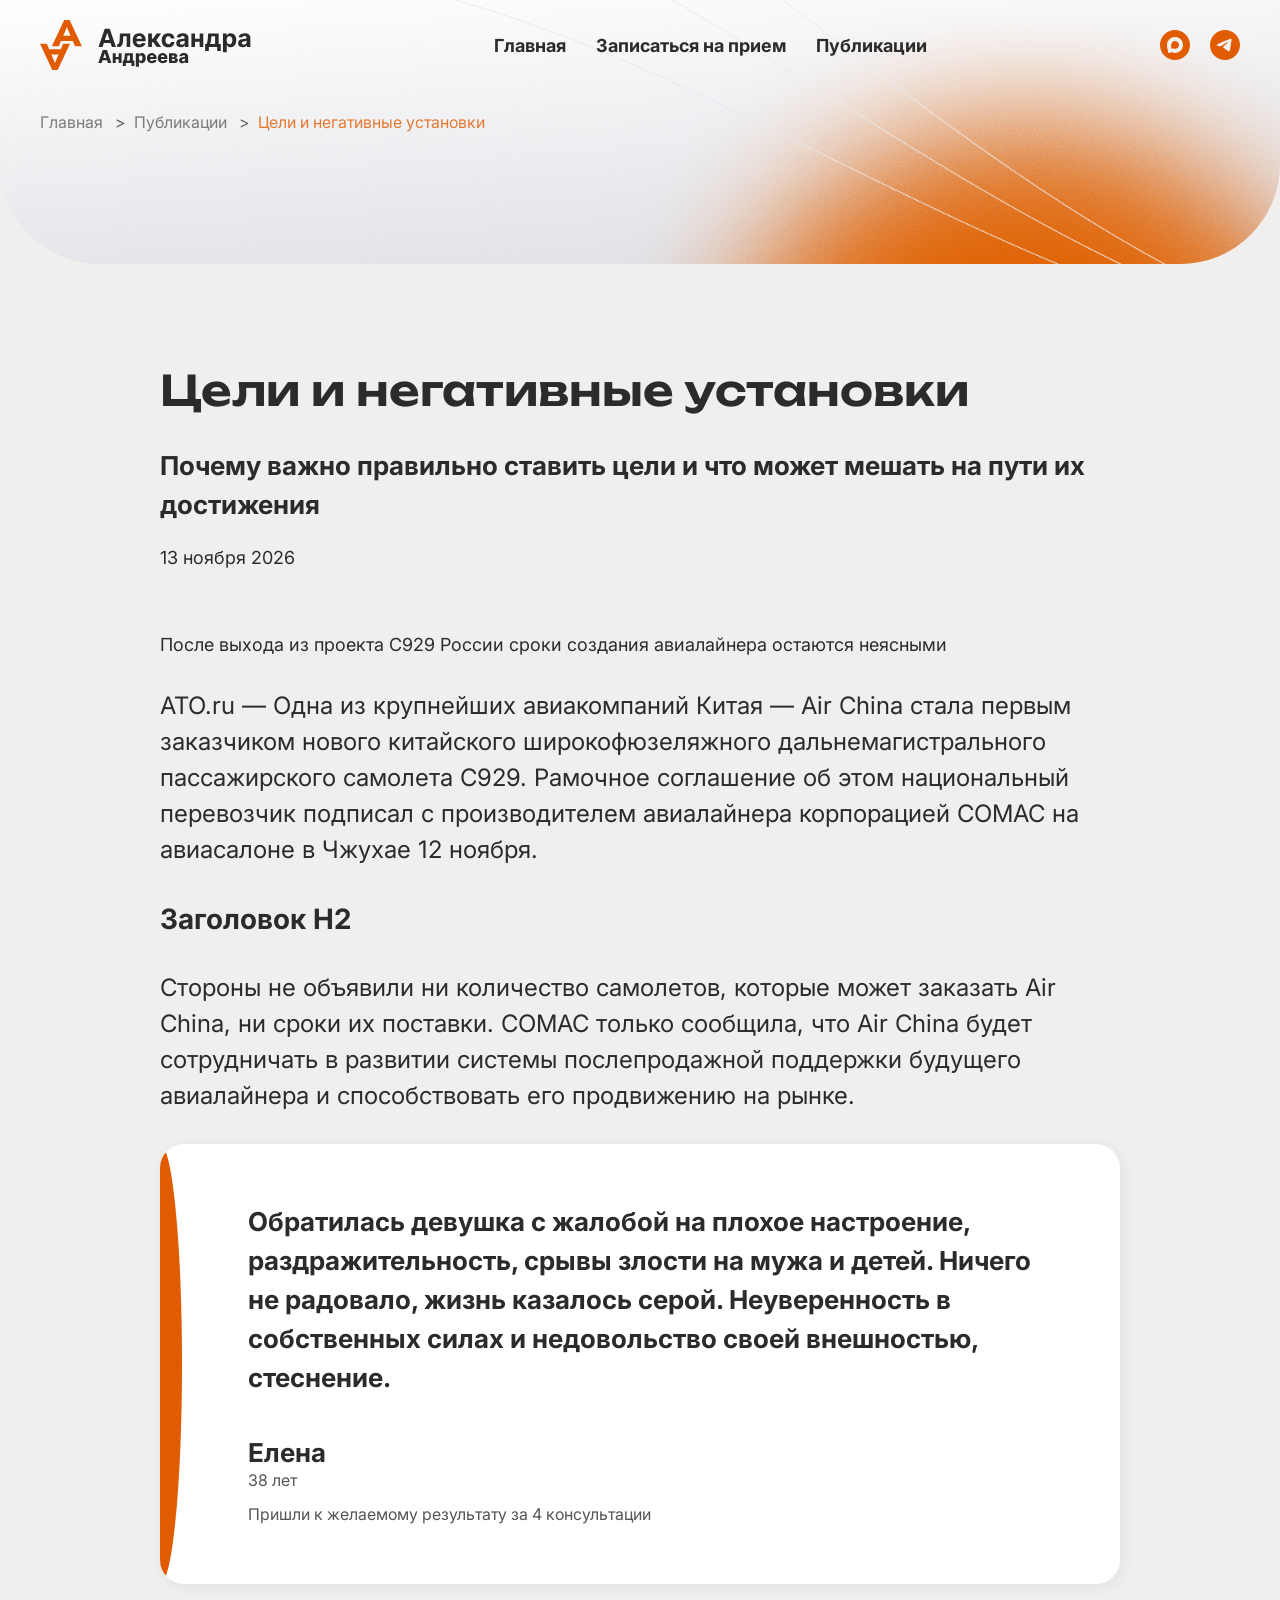
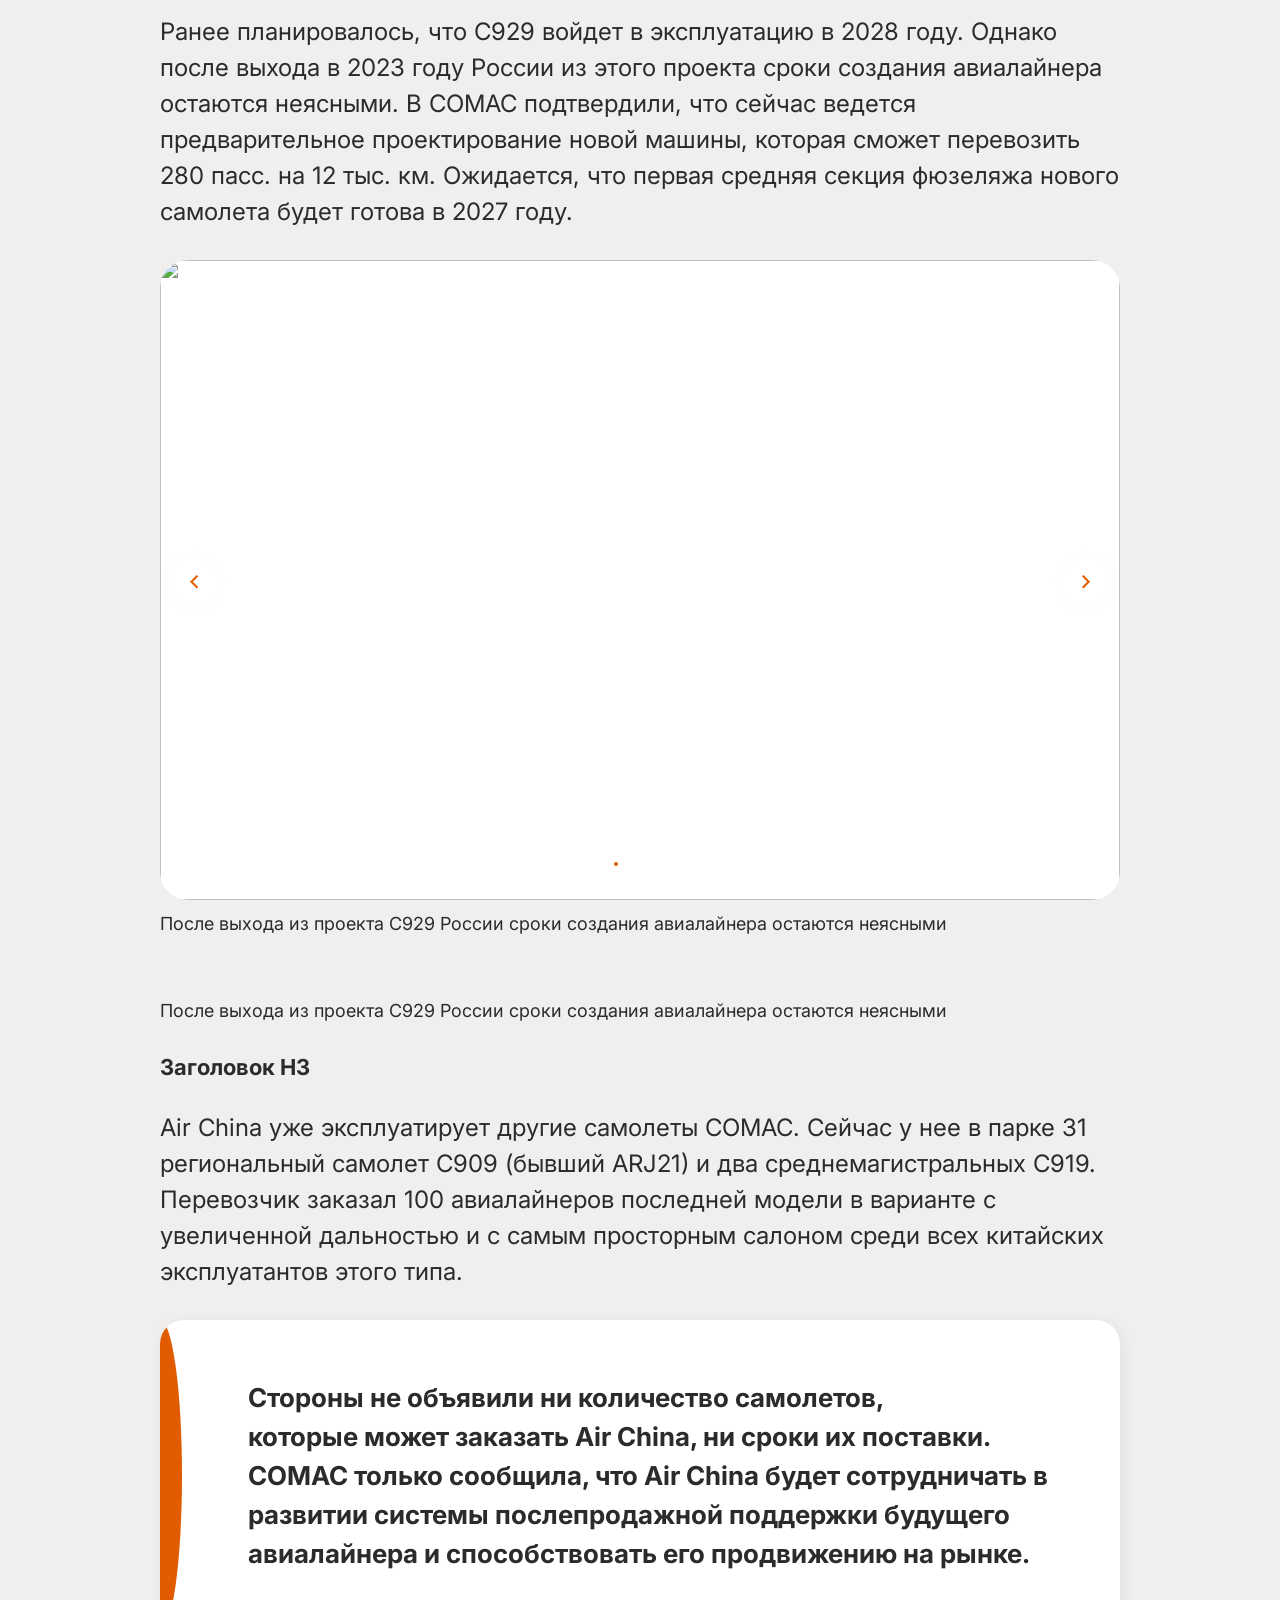
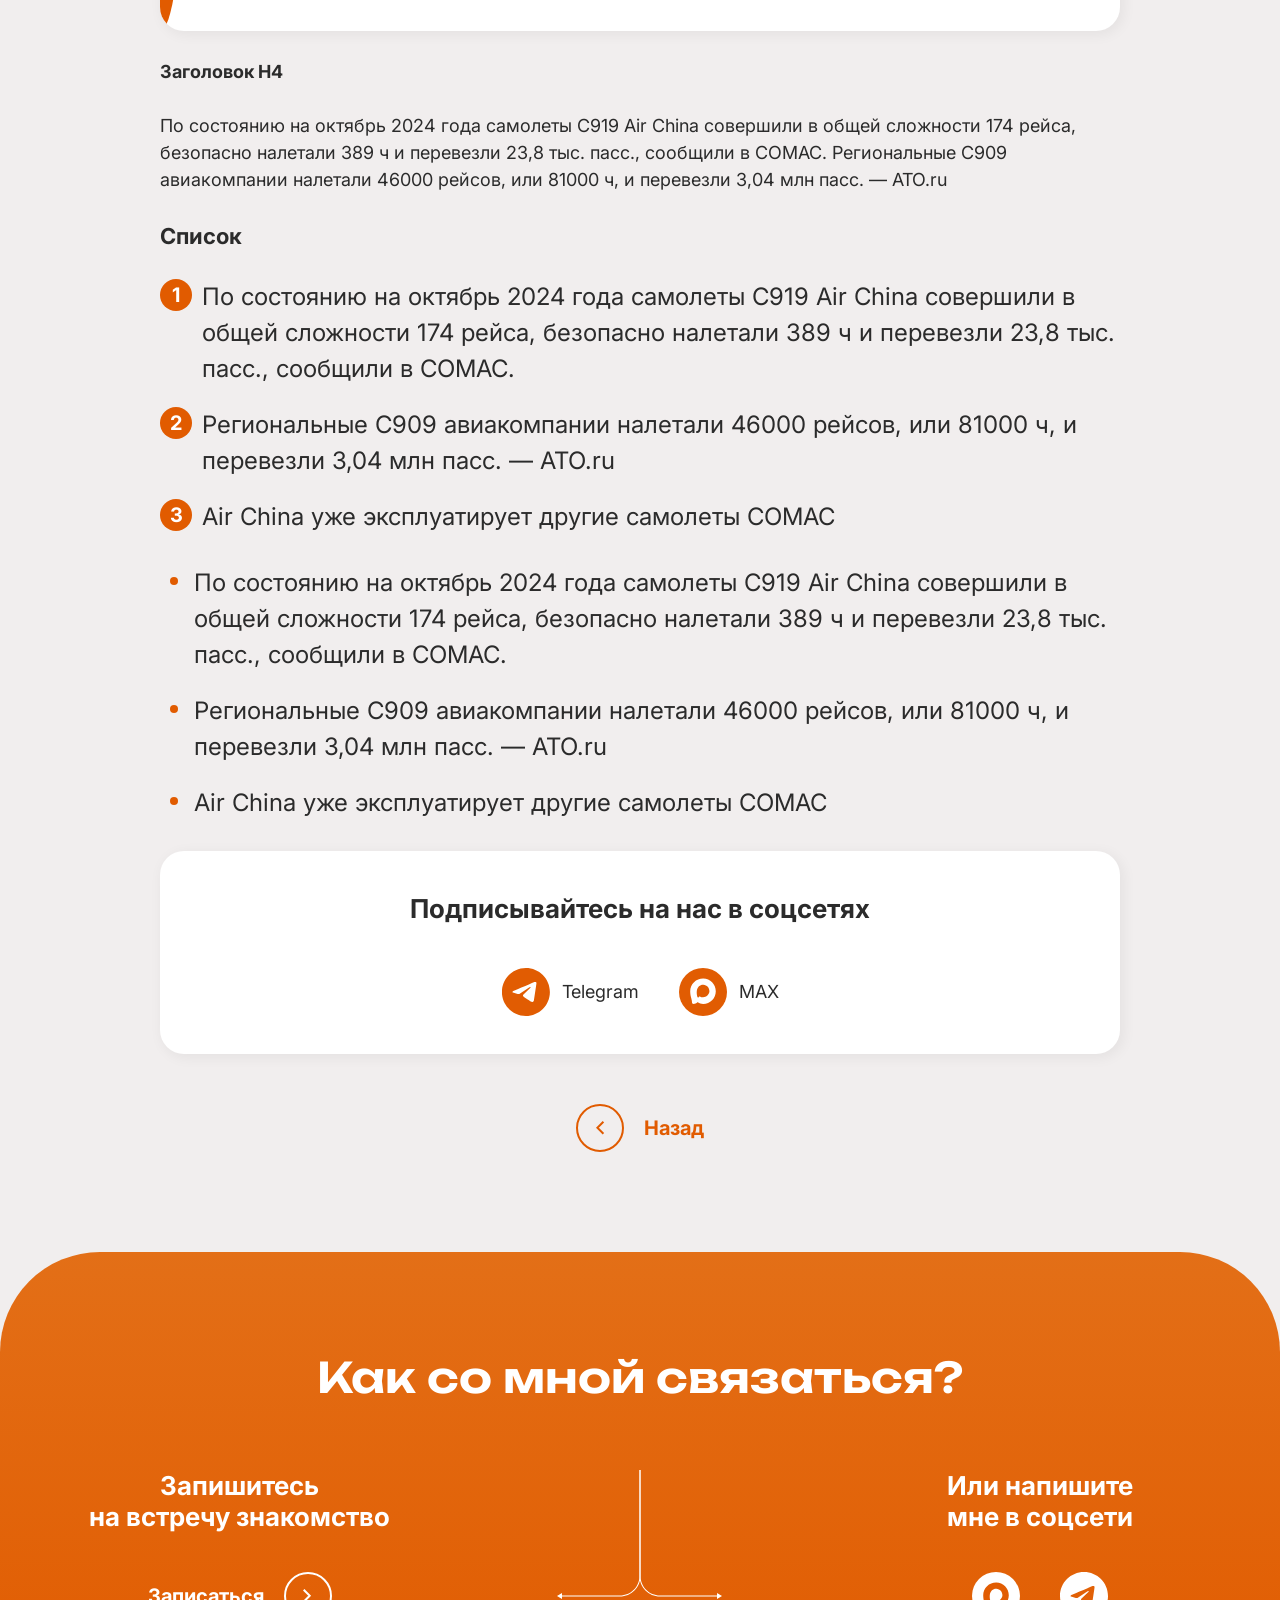
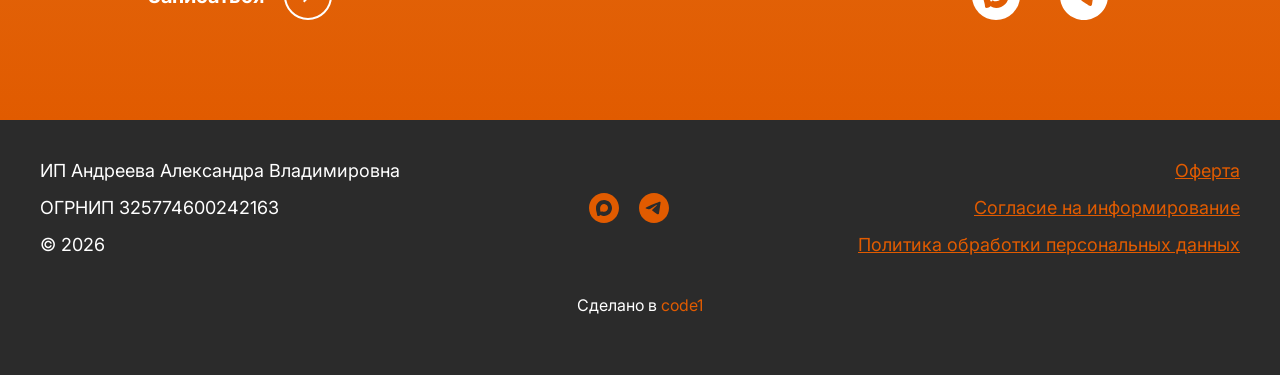
==== commit b46795f4: "!" ====
--- a/article.html
+++ b/article.html
@@ -92,8 +92,171 @@
                     <p>Стороны не объявили ни количество самолетов, которые может заказать Air China, ни сроки их
                         поставки. COMAC только сообщила, что Air China будет сотрудничать в развитии системы
                         послепродажной поддержки будущего авиалайнера и способствовать его продвижению на рынке.</p>
-                </div>
-            </div>
+
+                    <div class="background-block">
+                        <p>Обратилась девушка с жалобой на плохое настроение, раздражительность, срывы злости на мужа и
+                            детей. Ничего не радовало, жизнь казалось серой. Неуверенность в собственных силах и
+                            недовольство своей внешностью, стеснение.</p>
+                        <div class="background-block__footer">
+                            <div class="background-block__name">Елена</div>
+                            <div class="background-block__descr">38 лет</div>
+                            <div class="background-block__descr"> Пришли к желаемому результату за 4 консультации</div>
+                        </div>
+                    </div>
+                    <p>
+                        Ранее планировалось, что C929 войдет в эксплуатацию в 2028 году. Однако после выхода в 2023
+                        году России из этого проекта сроки создания авиалайнера остаются неясными. В COMAC подтвердили,
+                        что сейчас ведется предварительное проектирование новой машины, которая сможет перевозить 280
+                        пасс. на 12 тыс. км. Ожидается, что первая средняя секция фюзеляжа нового самолета будет готова
+                        в 2027 году.
+                    </p>
+                    <div class="article-section__slider-wrapper">
+                        <div class="article-section__slider swiper">
+                            <div class="swiper-wrapper">
+                                <div class="swiper-slide">
+                                    <div class="swiper-slide__image">
+                                        <img src="https://encrypted-tbn0.gstatic.com/images?q=tbn:ANd9GcTOOPyYzOK0R-J-5VFnGXdGnTLCG3QXGfSw-w&s"
+                                            alt="">
+                                    </div>
+                                </div>
+
+                                <div class="swiper-slide">
+                                    <div class="swiper-slide__image">
+                                        <img src="https://wearereeds.co.uk/assets/images/transforms/Insights/_1920x1080_crop_center-center_80_none/lorem-ipsum.png"
+                                            alt="">
+                                    </div>
+                                </div>
+
+                                <div class="swiper-slide">
+                                    <div class="swiper-slide__image">
+                                        <img src="https://encrypted-tbn0.gstatic.com/images?q=tbn:ANd9GcTOOPyYzOK0R-J-5VFnGXdGnTLCG3QXGfSw-w&s"
+                                            alt="">
+                                    </div>
+                                </div>
+
+                                <div class="swiper-slide">
+                                    <div class="swiper-slide__image">
+                                        <img src="https://wearereeds.co.uk/assets/images/transforms/Insights/_1920x1080_crop_center-center_80_none/lorem-ipsum.png"
+                                            alt="">
+                                    </div>
+                                </div>
+
+                                <div class="swiper-slide">
+                                    <div class="swiper-slide__image">
+                                        <img src="https://encrypted-tbn0.gstatic.com/images?q=tbn:ANd9GcTOOPyYzOK0R-J-5VFnGXdGnTLCG3QXGfSw-w&s"
+                                            alt="">
+                                    </div>
+                                </div>
+                            </div>
+                            <div class="swiper-pagination">
+                            </div>
+                            <div class="swiper-button-prev">
+                                <svg width="9" height="14" viewBox="0 0 9 14" fill="none"
+                                    xmlns="http://www.w3.org/2000/svg">
+                                    <path d="M7.41406 12.707L1.41406 6.70703L7.41406 0.70703" stroke="#E15B00"
+                                        stroke-width="2" />
+                                </svg>
+                            </div>
+                            <div class="swiper-button-next">
+                                <svg width="9" height="14" viewBox="0 0 9 14" fill="none"
+                                    xmlns="http://www.w3.org/2000/svg">
+                                    <path d="M0.707032 0.707031L6.70703 6.70704L0.707034 12.707" stroke="#E15B00"
+                                        stroke-width="2" />
+                                </svg>
+
+                            </div>
+                        </div>
+                        <p>После выхода из проекта C929 России сроки создания авиалайнера остаются неясными</p>
+                    </div>
+
+                    <div class="article-section__image">
+                        <img src="https://encrypted-tbn0.gstatic.com/images?q=tbn:ANd9GcTOOPyYzOK0R-J-5VFnGXdGnTLCG3QXGfSw-w&s"
+                            alt="">
+                        <p class="article-section__image-descr">После выхода из проекта C929 России сроки создания
+                            авиалайнера остаются неясными</p>
+                    </div>
+                    <h3>Заголовок H3</h3>
+                    <p>
+                        Air China уже эксплуатирует другие самолеты COMAC. Сейчас у нее в парке 31 региональный самолет
+                        C909 (бывший ARJ21) и два среднемагистральных C919. Перевозчик заказал 100
+                        авиалайнеров последней модели в варианте с увеличенной дальностью и с самым просторным
+                        салоном среди всех китайских эксплуатантов этого типа.
+                    </p>
+
+                    <div class="background-block">
+                        <p>Стороны не объявили ни количество самолетов, которые может заказать Air China, ни сроки их
+                            поставки. COMAC только сообщила, что Air China будет сотрудничать в развитии системы
+                            послепродажной поддержки будущего авиалайнера и способствовать его продвижению на рынке.</p>
+
+                    </div>
+                    <h4>Заголовок H4</h4>
+                    <p class="small-p">
+                        По состоянию на октябрь 2024 года самолеты C919 Air China совершили в общей сложности 174 рейса,
+                        безопасно налетали 389 ч и перевезли 23,8 тыс. пасс., сообщили в COMAC. Региональные C909
+                        авиакомпании налетали 46000 рейсов, или 81000 ч, и перевезли 3,04 млн пасс. — ATO.ru
+                    </p>
+                    <h3>Список</h3>
+                    <ol>
+                        <li>По состоянию на октябрь 2024 года самолеты C919 Air China совершили в общей сложности 174
+                            рейса, безопасно налетали 389 ч и перевезли 23,8 тыс. пасс., сообщили в COMAC.</li>
+                        <li>Региональные C909 авиакомпании налетали 46000 рейсов, или 81000 ч, и перевезли 3,04 млн
+                            пасс. — ATO.ru</li>
+                        <li>Air China уже эксплуатирует другие самолеты COMAC</li>
+                    </ol>
+
+
+                    <ul>
+                        <li>По состоянию на октябрь 2024 года самолеты C919 Air China совершили в общей сложности 174
+                            рейса, безопасно налетали 389 ч и перевезли 23,8 тыс. пасс., сообщили в COMAC.</li>
+                        <li>Региональные C909 авиакомпании налетали 46000 рейсов, или 81000 ч, и перевезли 3,04 млн
+                            пасс. — ATO.ru</li>
+                        <li>Air China уже эксплуатирует другие самолеты COMAC</li>
+                    </ul>
+
+                    <div class="article-section__social">
+                        <div class="social__title">Подписывайтесь на нас в соцсетях</div>
+                        <div class="social__list">
+                            <a href="#" class="social__item" name="telegram">
+                                <span class="ico">
+                                    <svg width="48" height="48" viewBox="0 0 48 48" fill="none"
+                                        xmlns="http://www.w3.org/2000/svg">
+                                        <path fill-rule="evenodd" clip-rule="evenodd"
+                                            d="M23.8867 48C37.1414 48 47.8867 37.2547 47.8867 24C47.8867 10.7453 37.1414 0 23.8867 0C10.632 0 -0.113281 10.7453 -0.113281 24C-0.113281 37.2547 10.632 48 23.8867 48ZM34.4357 15.3331C34.621 13.2307 32.4005 14.0966 32.4005 14.0966C30.7613 14.7754 29.0707 15.4646 27.3619 16.1616C22.0627 18.323 16.5888 20.556 11.9256 22.7539C9.39696 23.6813 10.8773 24.6086 10.8773 24.6086L14.8858 25.8456C16.7362 26.4024 17.7226 25.7837 17.7226 25.7837L26.3568 19.9094C29.4403 17.807 28.7002 19.5384 27.96 20.2805L21.4848 26.4638C20.4979 27.3298 20.9914 28.0718 21.4229 28.4429C22.6469 29.5224 25.6565 31.4976 26.9702 32.3597C27.312 32.5838 27.539 32.7331 27.5904 32.7715C27.8986 33.0187 29.5637 34.1318 30.6739 33.8846C31.7842 33.637 31.9075 32.2147 31.9075 32.2147L33.3874 22.5062C33.6091 20.821 33.864 19.201 34.0675 17.9069C34.2595 16.6848 34.4059 15.7541 34.4357 15.3331Z"
+                                            fill="#E15C02" />
+                                    </svg>
+                                </span>
+                                <span>Telegram</span>
+                            </a>
+                            <a href="#" class="social__item" name="max">
+                                <span class="ico">
+                                    <svg width="48" height="48" viewBox="0 0 48 48" fill="none"
+                                        xmlns="http://www.w3.org/2000/svg">
+                                        <rect width="48" height="48" rx="24" fill="#E15C02" />
+                                        <path fill-rule="evenodd" clip-rule="evenodd"
+                                            d="M24.4066 16.7169C21.0575 16.5406 18.4439 18.8735 17.8676 22.5248C17.3903 25.5487 18.2365 29.2332 18.9603 29.4186C19.2673 29.4973 20.006 28.9301 20.5435 28.4213C20.6446 28.3256 20.7974 28.3095 20.9159 28.3823C21.7537 28.8966 22.7023 29.2831 23.7481 29.3381C27.1864 29.5191 30.2334 26.8178 30.4135 23.366C30.5936 19.9141 27.845 16.8979 24.4066 16.7169ZM18.7982 34.2466C18.6686 34.1544 18.4899 34.1794 18.3812 34.2958C16.9287 35.851 13.2112 36.9419 13.0409 34.8193C13.0409 33.1562 12.6688 31.7548 12.2591 30.2118C11.7574 28.322 11.1992 26.2198 11.1992 23.1646C11.1992 15.879 17.1514 10.3999 24.2087 10.3999C31.266 10.3999 36.7992 16.1465 36.7992 23.2353C36.7992 30.3241 31.0899 35.9292 24.2755 35.9292C21.8579 35.9292 20.6847 35.5874 18.7982 34.2466Z"
+                                            fill="white" />
+                                    </svg>
+
+                                </span>
+                                <span>MAX</span>
+                            </a>
+                        </div>
+                    </div>
+                    <div class="back-btn__wrapper">
+                        <div class="service-card__btn" onclick="window.history.back()">
+                            <span class="ico">
+                                <svg width="9" height="14" viewBox="0 0 9 14" fill="none"
+                                    xmlns="http://www.w3.org/2000/svg">
+                                    <path d="M7.41406 12.707L1.41406 6.70703L7.41406 0.707031" stroke="#E15B00"
+                                        stroke-width="2" />
+                                </svg>
+                                </svg>
+                            </span>
+                            <span>Назад</span>
+                            </>
+                        </div>
+                    </div>
+                </div>
         </section>
     </main>
     <footer class="footer">
--- a/css/main.min.css
+++ b/css/main.min.css
@@ -1 +1 @@
-*{margin:0;padding:0;border:0;outline:0;box-sizing:border-box}html,body,div,span,applet,object,iframe,h1,h2,h3,h4,h5,h6,p,blockquote,pre,a,abbr,acronym,address,big,cite,code,del,dfn,em,img,ins,kbd,q,s,samp,small,strike,strong,sub,sup,tt,var,b,u,i,center,dl,dt,dd,ol,ul,li,fieldset,form,label,legend,table,caption,tbody,tfoot,thead,tr,th,td,article,aside,canvas,details,embed,figure,figcaption,footer,header,hgroup,menu,nav,output,ruby,section,summary,time,mark,audio,video{font-size:100%;vertical-align:baseline}a{text-decoration:none;color:inherit}ol:has(class),ul:has(class){list-style:none}blockquote,q{quotes:none}blockquote:before,blockquote:after,q:before,q:after{content:"";content:none}table{border-collapse:collapse;border-spacing:0}button,input,select,textarea{appearance:none;-webkit-appearance:none;-moz-appearance:none;font-family:inherit;font-size:inherit;color:inherit}input[type=number]::-webkit-inner-spin-button,input[type=number]::-webkit-outer-spin-button{-webkit-appearance:none;margin:0}::-webkit-input-placeholder{color:inherit}::-moz-placeholder{color:inherit}:-ms-input-placeholder{color:inherit}:-moz-placeholder{color:inherit}button:disabled,input:disabled,select:disabled,textarea:disabled{cursor:default}*:focus{outline:none}article,aside,details,figcaption,figure,footer,header,hgroup,menu,nav,section{display:block}audio,video{display:inline-block}::before,::after{-webkit-user-select:none;-moz-user-select:none;user-select:none}@font-face{font-family:"Inter";src:url("../fonts/Inter_18pt-Regular.woff2") format("woff2"),url("../fonts/Inter_18pt-Regular.ttf") format("truetype");font-weight:400;font-style:normal;font-display:swap}@font-face{font-family:"Inter";src:url("../fonts/Inter_18pt-Medium.woff2") format("woff2"),url("../fonts/Inter_18pt-Medium.ttf") format("truetype");font-weight:500;font-style:normal;font-display:swap}@font-face{font-family:"Inter";src:url("../fonts/Inter_18pt-Bold.woff2") format("woff2"),url("../fonts/Inter_18pt-Bold.ttf") format("truetype");font-weight:700;font-style:normal;font-display:swap}@font-face{font-family:"Inter";src:url("../fonts/Inter_18pt-ExtraBold.woff2") format("woff2"),url("../fonts/Inter_18pt-ExtraBold.ttf") format("truetype");font-weight:800;font-style:normal;font-display:swap}@font-face{font-family:"Unbounded";src:url("../fonts/Unbounded-SemiBold.woff2") format("woff2"),url("../fonts/Unbounded-SemiBold.ttf") format("truetype");font-weight:600;font-style:normal;font-display:swap}body{font-family:"Inter",sans-serif;font-weight:400;background-color:#f1eeee;min-height:100vh;display:flex;flex-direction:column}.container{max-width:1240px;padding:0px 20px;width:100%;margin:0 auto}.header{z-index:2;position:absolute;left:0;top:0;width:100%;background-color:rgba(0,0,0,0)}.header__wrapper{padding:20px 0;display:flex;align-items:center;width:100%}.header__logo{width:220px;height:50px;flex-shrink:0}.header__logo img{-o-object-fit:contain;object-fit:contain}.header__socials{display:flex;align-items:center;gap:20px}.header__social{margin-left:auto;width:30px;height:30px}.header__social svg{width:100%;height:100%}.header__nav{display:flex;align-items:center;gap:10px;align-self:center;margin:0 auto}.nav-link{padding:10px;color:#2b2b2b;font-size:18px;font-weight:700;position:relative;transition:color .3s ease-in-out}.nav-link::before{position:absolute;left:50%;transform:translate(-50%);bottom:10px;width:calc(100% - 20px);height:2px;content:"";background-color:#e15b00;opacity:0;transition:opacity .3s ease-in-out}.nav-link:hover{color:#e15b00}.nav-link:hover::before{opacity:1}.main-screen{border-radius:0 0 100px 100px;padding:240px 0;position:relative;overflow:hidden}.main-screen h1{color:#2b2b2b;text-align:center;font-family:"Unbounded";font-size:74px;font-style:normal;font-weight:600;line-height:120%}.main-screen .btn{margin:0 auto;margin-top:60px}.main-screen .main-screen__video{position:absolute;left:0;top:0;width:100%;height:100%;-o-object-fit:cover;object-fit:cover;-o-object-position:center;object-position:center}.main-screen .main-screen__video video{width:100%;height:100%;-o-object-fit:cover;object-fit:cover;-o-object-position:center;object-position:center}.main-screen .main-screen__wrapper{position:relative;z-index:2}.btn{display:block;width:-moz-fit-content;width:fit-content;color:#fff;font-size:24px;font-style:normal;font-weight:700;line-height:normal;padding:20px;padding-left:40px;border-radius:64px;background:linear-gradient(0deg, #e15b00 0%, #e36f17 100%);display:flex;align-items:center;gap:30px}.btn span{display:block}.btn .btn-ico{width:48px;height:48px;flex-shrink:0;transition:transform .2s ease-in-out}.btn:hover .btn-ico{transform:scale(1.2)}.advantages{padding:80px 0}.advantages-list{display:flex;gap:60px;justify-content:space-between}.advantages-list .list-item{display:flex;flex-direction:column;align-items:center;gap:20px;color:#e15b00;text-align:center;font-family:"Unbounded";font-size:28px;font-style:normal;font-weight:600;line-height:120%}.advantages-list .list-item::before{display:block;content:"";background-repeat:no-repeat;background-size:contain;background-position:center;background-image:url("data:image/svg+xml;charset=UTF-8,%3csvg width='36' height='36' viewBox='0 0 36 36' fill='none' xmlns='http://www.w3.org/2000/svg'%3e%3cpath d='M24.5649 12.289L15.8537 21L11.4352 16.5814' stroke='%23E15B00' stroke-width='4'/%3e%3c/svg%3e ");width:36px;height:36px}.section-title{color:#2b2b2b;font-family:"Unbounded";font-size:42px;font-weight:600;line-height:120%}.section-title span{color:#e15b00}.section-descr{color:#2b2b2b;font-size:24px;font-style:normal;font-weight:400;line-height:150%;display:block}.help-with{padding:100px 0;max-width:100vw;overflow:hidden;border-top:1px solid #cfcfcf;background-image:url(../img/help-with-bg.png);background-repeat:no-repeat;background-position:left -756px bottom -500px}.help-with .section-title{text-align:center;margin-bottom:20px}.help-with .section-descr{text-align:center}.help-with__image{z-index:2;position:absolute;left:-91px;bottom:-161px;width:439px;height:867px}.help-with__image img{width:100%;height:100%;-o-object-fit:contain;object-fit:contain}.cards-slider{padding-top:60px;overflow:visible;padding-left:320px}.cards-slide{max-width:480px;width:100%;padding:38px;border-radius:24px;background:#fff;box-shadow:3px 3px 13px 2px rgba(0,0,0,.05);height:auto;display:flex;flex-direction:column}.cards-slide .list-item{color:#e15b00;font-size:18px;font-style:normal;font-weight:700;line-height:150%}.cards-slide__list{padding-left:20px;padding-bottom:32px;display:flex;flex-direction:column;gap:12px}.cards-slide__title{color:#2b2b2b;font-size:32px;font-style:normal;font-weight:700;line-height:normal;margin-bottom:20px}.cards-slide__bottom{border-top:1px solid #cfcfcf;padding-top:20px;padding-bottom:30px;color:#2b2b2b;font-size:18px;font-style:normal;font-weight:400;line-height:150%;display:flex;flex-direction:column;gap:20px}.cards-slide__bottom p{margin:0}.cards-slide__subtitle{font-size:20px;font-weight:700;margin-bottom:8px}.cards-slide__action{margin-top:auto;display:flex;align-items:center;justify-content:space-between;color:#e15b00;font-size:20px;font-weight:700}.cards-slide__action .ico{width:48px;height:48px;border-radius:50%;border:2px solid #e15b00;background-repeat:no-repeat;background-size:contain;background-position:center;flex-shrink:0;display:flex;justify-content:center;align-items:center;transition:background-color .2s ease-in-out}.cards-slide__action .ico path{transition:stroke .2s ease-in-out}.cards-slide__action:hover .ico{background-color:#e15b00}.cards-slide__action:hover .ico path{stroke:#fff}.cards-nav{padding-top:26px;display:flex;justify-content:center;align-items:center;gap:40px}.cards-nav *{margin:0;transform:none;position:static}.cards-nav .swiper-button-next,.cards-nav .swiper-button-prev{width:24px;height:24px;background-repeat:no-repeat;background-size:6px 12px;background-position:center;background-image:url("data:image/svg+xml;charset=UTF-8,%3csvg width='9' height='14' viewBox='0 0 9 14' fill='none' xmlns='http://www.w3.org/2000/svg'%3e%3cpath d='M0.707154 0.707031L6.70715 6.70704L0.707156 12.707' stroke='%23E15B00' stroke-width='2'/%3e%3c/svg%3e ")}.cards-nav .swiper-button-next::after,.cards-nav .swiper-button-prev::after{display:none}.cards-nav .swiper-button-prev{transform:scaleX(-1)}.cards-nav .swiper-pagination-bullet{width:4px;height:4px;background-color:#e15b00;margin:0 !important}.cards-nav .swiper-pagination{flex-wrap:wrap;width:-moz-fit-content;width:fit-content;max-width:180px;display:flex;justify-content:center;align-items:center;gap:10px 40px}.services{border-radius:0 0 100px 100px;padding:100px 0;background-image:url(../img/services-bg.jpg);background-repeat:no-repeat;background-size:cover;background-position:right top}.services__blocks{display:flex;flex-direction:column;gap:20px;max-width:767px;width:100%;margin-top:60px}.service{border-radius:24px;background:#fff;box-shadow:2.861px 2.861px 12.875px 1.431px rgba(0,0,0,.05);padding:38px;width:100%}.service .btn{width:100%;margin-top:20px;justify-content:space-between;border-radius:24px;font-size:20px;padding:18px 28px}.service__content h4{color:#2b2b2b;font-family:"Unbounded";font-size:30px;font-weight:600;line-height:120%;margin-bottom:20px}.service__content p{color:#2b2b2b;font-size:18px;font-style:normal;font-weight:400;line-height:150%}.service__head{display:flex;justify-content:space-between}.service__price{padding-top:15px;color:#2b2b2b;font-size:42px;font-weight:700}.service__body{color:#e15b00;font-size:14px;font-weight:400;margin-top:20px;display:flex;align-items:center;justify-content:space-between}.sale-price{padding-top:0;position:relative;display:flex;flex-direction:column;gap:4px}.sale-price span{color:#e15b00;display:block}.sale-price span:first-child{color:#2b2b2b;font-size:18px;font-weight:400;line-height:150%;text-decoration-line:line-through}.sale-price::before{content:"";position:absolute;right:-14px;top:-10px;width:35px;height:21px;background-image:url("data:image/svg+xml;charset=UTF-8,%3csvg width='36' height='21' viewBox='0 0 36 21' fill='none' xmlns='http://www.w3.org/2000/svg'%3e%3cpath d='M24.1045 14.2168L35.4922 4.95605L31.1738 21H4.31836L0 4.95605L11.3877 14.2168L17.7461 0L24.1045 14.2168Z' fill='%23E15B00'/%3e%3c/svg%3e ");background-repeat:no-repeat;background-size:contain;background-position:center;animation:swing 2s ease-in-out forwards infinite}@keyframes swing{0%{transform:scale(1)}50%{transform:scale(1.1)}100%{transform:scale(1)}}.sale-service{border:2px solid #e15b00}.author-section{padding:100px 0}.author-section__content{padding-top:60px;display:flex;flex-direction:column;gap:20px}.author-section__top{display:flex;gap:20px}.author-section__top-left{flex-shrink:0;width:373px;min-height:507px;background-color:#e15b00;border-radius:24px;overflow:hidden;position:relative}.author-section__top-left .plyr{width:100%;height:100%}.author-section__top-left .plyr__poster{width:100%;height:100%;background-repeat:no-repeat;background-size:cover;background-position:center;background-color:#e15b00}.author-section__top-left .plyr__video-wrapper{background-color:#e15b00}.plyr__control--overlaid{background:#e15b00 !important}.author-section__top-right{display:flex;flex-direction:column;gap:20px}.top-right__block{padding:38px;height:auto;border-radius:24px;background-color:#fff;box-shadow:2.861px 2.861px 12.875px 1.431px rgba(0,0,0,.05)}.top-right__block h3{font-size:36px;font-weight:700;line-height:120%;margin-bottom:20px}.top-right__block p{font-size:22px;font-style:normal;font-weight:400;line-height:150%}.info-card{background:linear-gradient(0deg, #e15b00 0%, #e36f17 100%);color:#fff}.book-card{background-image:url(../img/book-plate-bg.png);background-repeat:no-repeat;background-size:cover;background-position:right bottom;position:relative}.book-image{position:absolute;right:20px;bottom:0;width:208px;height:183px}.book-image img{width:100%;height:100%;-o-object-fit:contain;object-fit:contain}.author-section__bottom{display:flex;gap:20px}.author-section__bottom .bottom-card{border-radius:24px;background:#fff;box-shadow:2.861px 2.861px 12.875px 1.431px rgba(0,0,0,.05);padding:38px;display:flex;flex-direction:column;gap:8px;width:100%}.author-section__bottom .bottom-card:last-child{width:374px;flex-shrink:0}.author-section__bottom .large-num{color:#e15b00;font-size:96px;font-weight:500;line-height:130%}.author-section__bottom .descr{color:#2b2b2b;font-size:22px;font-weight:400;line-height:150%}.how-it-work{padding:100px 0}.how-it-work__wrapper{display:flex;gap:20px}.how-it-work__wrapper .section-title{margin-bottom:20px}.how-it-work__wrapper .coll{width:calc(33.33% - 13.333px);display:flex;flex-direction:column;gap:20px}.how-it-work__wrapper .coll:first-child .coll-block .coll-block__image{padding-top:10px}.how-it-work__wrapper .coll:first-child .coll-block .coll-block__body{padding-top:10px}.how-it-work__wrapper .coll-block{display:flex;flex-direction:column;height:100%;overflow:hidden;border-radius:24px;background:#fff;box-shadow:2.861px 2.861px 12.875px 1.431px rgba(0,0,0,.05)}.how-it-work__wrapper .coll-block__body{margin-top:auto;padding:38px;padding-top:10px;display:flex;flex-direction:column;gap:20px}.coll-block__image{padding-top:40px;width:100%;height:auto}.coll-block__image img{width:100%;height:auto;-o-object-fit:cover;object-fit:cover}.coll-block__title{font-size:26px;font-weight:700}.coll-block__descr{font-size:16px;font-weight:400;line-height:150%}.coll-block__action{flex-shrink:0;height:-moz-fit-content !important;height:fit-content !important;background-color:#e15b00 !important;padding:28px;color:#fff;font-size:20px;font-weight:700;gap:50px;display:flex;flex-direction:column}.coll-block__action .action__footer{display:flex;justify-content:space-between;align-items:center;color:#fff;font-size:32px;font-weight:700}.coll-block__action .action__btn{will-change:transform;transition:transform .3s ease-in-out;cursor:pointer;background-image:url("data:image/svg+xml;charset=UTF-8,%3csvg width='48' height='48' viewBox='0 0 48 48' fill='none' xmlns='http://www.w3.org/2000/svg'%3e%3crect x='1' y='1' width='46' height='46' rx='23' stroke='white' stroke-width='2'/%3e%3cpath d='M21 18L27 24L21 30' stroke='white' stroke-width='2'/%3e%3c/svg%3e ");width:48px;height:48px;flex-shrink:0;background-repeat:no-repeat;background-size:contain}.coll-block__action .action__btn:hover{transform:scale3d(1.1, 1.1, 1.1)}.reviews{padding:100px 0;position:relative}.reviews .section-title,.reviews .section-descr{text-align:center}.reviews::before{position:absolute;left:0;top:300px;width:100%;height:100%;content:"";background-image:url(../img/reviews-bg.png);background-repeat:no-repeat;background-size:contain;background-position:center}.reviews__content{padding-top:50px;display:flex;align-items:flex-start;justify-content:center}.reviews-main-slider{flex-shrink:0;width:373px;margin:0;background:#2b2b2b;box-shadow:2.861px 2.861px 12.875px 1.431px rgba(0,0,0,.05);padding:38px 78px 38px 38px;border-radius:24px}.reviews-main-slider .swiper-button-prev{background-image:url("data:image/svg+xml;charset=UTF-8,%3csvg width='9' height='14' viewBox='0 0 9 14' fill='none' xmlns='http://www.w3.org/2000/svg'%3e%3cpath d='M0.707093 0.707031L6.70709 6.70704L0.707095 12.707' stroke='white' stroke-width='2'/%3e%3c/svg%3e ")}.reviews-main-slider .swiper-button-next{background-image:url("data:image/svg+xml;charset=UTF-8,%3csvg width='9' height='14' viewBox='0 0 9 14' fill='none' xmlns='http://www.w3.org/2000/svg'%3e%3cpath d='M0.707093 0.707031L6.70709 6.70704L0.707095 12.707' stroke='white' stroke-width='2'/%3e%3c/svg%3e ")}.reviews-main-slider .swiper-pagination{gap:5px 28px}.reviews-main-slider .cards-nav{justify-content:space-between;position:absolute;z-index:2;bottom:120px;left:38px;width:calc(100% - 116px)}.review-slide{height:auto;color:#fff;display:flex;flex-direction:column}.review-slide__name{color:#e15b00;font-size:26px;font-weight:700}.review-slide__age{font-size:16px;font-weight:400;line-height:150%}.review-slide__res{font-size:17px;font-weight:400;line-height:150%;margin:16px 0;height:52px;overflow:hidden;text-overflow:ellipsis;display:-webkit-box;-webkit-line-clamp:2;-webkit-box-orient:vertical}.review-slide__subtitle{font-size:18px;font-weight:700;line-height:150%;margin-bottom:8px}.review-slide__info{font-size:14px;font-weight:400;line-height:150%;height:168px;overflow:hidden;text-overflow:ellipsis;display:-webkit-box;-webkit-line-clamp:8;-webkit-box-orient:vertical}.review-slide__footer{cursor:pointer;margin-top:100px;display:flex;color:#e15b00;font-size:20px;font-weight:700;display:flex;align-items:center;justify-content:space-between;gap:10px}.review-slide__footer .ico{border-radius:50%;border:2px solid #e15b00;box-shadow:0 0 20px 0 rgba(0,0,0,.02);width:48px;height:48px;display:flex;align-items:center;justify-content:center;flex-shrink:0}.reviews-second-slider{margin:0;margin-top:142px;margin-left:-38px;width:630px;height:520px;border-radius:24px;background:#fff;box-shadow:-27.14px 32.86px 32.88px 1.431px rgba(0,0,0,.07);overflow:visible}.reviews-second-slider::before{position:absolute;left:0;top:0;content:"";width:111.449px;height:105.912px;background-image:url(../img/textes-slider-plate.svg);background-repeat:no-repeat;background-size:contain;background-position:right bottom;z-index:-1;transform:translate(-28%, -28%)}.reviews-second-slider .review-text{position:relative;padding:38px;padding-right:12px;color:#2b2b2b;font-size:22px;font-style:normal;font-weight:400;line-height:150%}.reviews-second-slider .review-text.swiper-slide-active{z-index:2}.reviews-second-slider .os-scrollbar-handle{background-color:#e15b00}.reviews-second-slider .os-scrollbar-track{background-color:#f1eeee}.review-text__inner{height:100%}.review-text__inner::before{z-index:3;position:absolute;left:0;width:100%;bottom:-38px;content:"";border-radius:24px;height:130px;transition:opacity .2s ease-in-out;background:linear-gradient(0deg, #fff 30.05%, rgba(255, 255, 255, 0) 80.7%)}.review-text__inner.end::before{opacity:0}.review-text__inner [data-overlayscrollbars-viewport]{padding-right:20px !important}.prices{padding:100px 0;position:relative;z-index:2}.service-cards{display:flex;flex-wrap:wrap;gap:20px;margin-top:50px;margin-bottom:30px}.service-cards__top{width:100%;display:flex;gap:20px}.service-cards__top .service-cards__coll{width:calc(50% - 10px)}.service-cards__coll{display:flex;flex-direction:column;gap:20px}.service-card{display:flex;flex-direction:column;background-color:#fff;border-radius:24px;padding:38px;box-shadow:2.861px 2.861px 12.875px 1.431px rgba(0,0,0,.05)}.service-card__btn{cursor:pointer;display:flex;gap:20px;align-items:center;color:#e15b00;font-size:20px;font-weight:700}.service-card__btn .ico{display:flex;border-radius:50%;width:48px;height:48px;border:2px solid #e15b00;flex-shrink:0;display:flex;align-items:center;justify-content:center;transition:all .2s ease-in-out}.service-card__btn path{transition:stroke .2s ease-in-out}.service-card__btn:hover .ico{background-color:#e15b00}.service-card__btn:hover .ico path{stroke:#fff}.service-card__name{color:#e15b00;font-size:26px;font-weight:700;margin-bottom:20px}.service-card__descr{color:#2b2b2b;font-size:16px;font-style:normal;font-weight:400;line-height:150%;margin-bottom:20px}.service-card__info{display:flex;justify-content:space-between;align-items:center;color:#e15b00;font-size:14px;font-weight:400;margin-bottom:15px}.service-card__bottom{border-top:1px solid #cfcfcf;padding-top:15px;display:flex;justify-content:space-between;gap:20px;align-items:flex-end}.service-card__price{color:#2b2b2b;font-size:42px;font-weight:700;position:relative}.service-card__price._has-old{display:flex;flex-direction:column;color:#e15b00}.service-card__price .old-price{color:#2b2b2b;font-size:18px;font-weight:400;line-height:150%;text-decoration-line:line-through}.service-card.orange-card{background-color:#e15b00;border-radius:24px;padding:38px;height:100%}.service-card.orange-card *{color:#fff}.service-card.orange-card .service-card__name{font-size:36px;font-weight:700;margin-bottom:30px}.service-card.orange-card .service-card__descr{font-size:22px;font-weight:400;line-height:150%}.service-card.orange-card .service-card__footer{margin-top:auto}.service-card.orange-card .service-card__info{display:flex;align-items:center;justify-content:space-between;font-size:14px;font-weight:400}.service-card.orange-card .service-card__btn .ico{border-color:#fff}.service-card.orange-card .service-card__btn:hover .ico{background-color:#fff;border-color:#fff}.service-card.orange-card .service-card__btn:hover .ico path{stroke:#e15b00}.prices-descr{color:#e15b00;font-size:16px;font-weight:400;line-height:150%;text-align:center}.service-cards__bottom{display:flex;gap:20px;flex-wrap:wrap}.service-cards__bottom .service-card{width:calc(33.333% - 13.3333px)}.service-cards__bottom .service-card__footer{margin-top:auto}.service-cards__bottom .service-card__bottom{flex-direction:column;align-items:flex-start}.service-cards__bottom .service-card__price{min-height:80px;display:flex;flex-direction:column;justify-content:flex-end}.service-cards__bottom .service-card__btn{width:100%;justify-content:space-between}.book-section{padding:100px 0;border-radius:0 0 100px 100px;background-color:#fff;background-image:url(../img/book-section-bg.png);background-repeat:no-repeat;background-size:cover;background-position:center}.book-section__title{color:#2b2b2b;font-family:"Unbounded";font-size:54px;font-weight:600;line-height:120%;margin-bottom:20px}.book-section__descr{margin:40px 0}.book-section__wrapper{display:flex;gap:43px;justify-content:space-between}.book-section__coll:last-child{display:flex;flex-direction:column;justify-content:flex-end}.book-section__coll img{width:100%;height:auto}.book-section__coll .btn{width:373px;justify-content:space-between;padding:28px;border-radius:24px;font-size:20px}.faq{padding:100px 0}.faq .section-title{text-align:center;margin-bottom:50px}.faq__list{max-width:964px;width:100%;margin:0 auto;display:flex;flex-direction:column;gap:4px}.faq-item{padding:28px;background-color:#fff;box-shadow:2.861px 2.861px 12.875px 1.431px rgba(0,0,0,.05)}.faq-item:first-child{border-radius:24px 24px 0 0}.faq-item:last-child{border-radius:0 0 24px 24px}.faq-item__head{color:#2b2b2b;font-size:26px;font-weight:700;cursor:pointer;display:flex;justify-content:space-between;gap:20px;align-items:center}.faq-item__head:hover .faq-item__ico{transform:scale(1.1)}.faq-item__ico{width:50px;height:50px;border-radius:50%;border:2px solid #e15b00;flex-shrink:0;position:relative;transition:background-color .3s ease-in-out,transform .2s ease-in-out;will-change:transform}.faq-item__ico::before{position:absolute;left:50%;top:50%;transform:translate(-50%, -50%);height:14px;width:2px;content:"";background-color:#e15b00;transition:transform .3s ease-in-out}.faq-item__ico::after{position:absolute;left:50%;top:50%;transform:translate(-50%, -50%);height:2px;width:14px;content:"";background-color:#e15b00;transition:background-color .3s ease-in-out}.faq-item.open .faq-item__ico{background-color:#e15b00}.faq-item.open .faq-item__ico::before{transform:translate(-50%, -50%) scale(0)}.faq-item.open .faq-item__ico::after{background-color:#fff}.faq-item__body{display:none;padding-top:20px;padding-right:70px}.faq-item__body-inner{padding-top:20px;position:relative}.faq-item__body-inner::before{position:absolute;top:0px;height:1px;width:calc(100% - 70px);content:"";background-color:#cfcfcf}.faq-title{color:#2b2b2b;font-size:20px;font-weight:700;line-height:150%;margin-bottom:6px}.faq-text{color:#2b2b2b;font-size:18px;font-weight:400;line-height:150%}.news-section{padding:100px 0;background-image:url(../img/news-bg.png);background-repeat:no-repeat;background-size:contain;background-position:left 0px bottom 120px}.news-section__wrapper{align-items:flex-start;display:flex;gap:60px}.news-section__wrapper .service-card__btn{width:-moz-fit-content;width:fit-content}.news-section__wrapper .news-section__coll{display:flex;flex-direction:column;gap:20px;width:100%}.news-section__wrapper .news-section__coll:first-child{max-width:340px;position:sticky;top:20px}.news-section__wrapper .service-card__btn{margin-top:20px}.news-block{display:flex;gap:40px;padding:38px;border-radius:24px;background:#fff;box-shadow:2.861px 2.861px 12.875px 1.431px rgba(0,0,0,.05)}.news-block__info{display:flex;flex-direction:column;gap:20px;color:#2b2b2b}.news-block__title{font-size:26px;font-weight:700}.news-block__descr{font-size:16px;font-weight:400;line-height:150%;overflow:hidden;text-overflow:ellipsis;display:-webkit-box;-webkit-line-clamp:2;-webkit-box-orient:vertical}.news-block__image{margin-left:auto;flex-shrink:0;border-radius:10px;background:#fff;width:300px;height:200px;overflow:hidden}.news-block__image img{width:100%;height:100%;-o-object-fit:cover;object-fit:cover;-o-object-position:center;object-position:center}.footer-top{padding:100px 0;border-radius:100px 100px 0 0;background:linear-gradient(0deg, #e15b00 0%, #e36f17 100%)}.footer-top .socials{display:flex;gap:40px}.footer-top .social{width:48px;height:48px}.footer-top .social svg{width:100%;height:100%}.footer-top__title{color:#fff;text-align:center;font-family:"Unbounded";font-size:42px;font-weight:600;line-height:120%;margin-bottom:68px}.footer-top__wrapper{display:flex;justify-content:space-between}.footer-top__wrapper .service-card__btn{color:#fff}.footer-top__wrapper .service-card__btn .ico{border-color:#fff}.footer-top__coll{width:33.33%;display:flex;flex-direction:column;align-items:center}.footer-top__subtitle{color:#fff;text-align:center;font-size:26px;font-weight:700;margin-bottom:40px}.footer-bottom{padding-top:40px;padding-bottom:60px;background:#2b2b2b}.footer-bottom__wrapper{display:flex;justify-content:space-between}.footer-bottom__info{color:#fff;font-size:18px;font-weight:400}.footer-bottom__link{color:#e15b00;font-size:18px;font-weight:400;text-decoration-line:underline}.footer-bottom__coll{display:flex;flex-direction:column;justify-content:center;gap:16px}.footer-bottom__coll:last-child{text-align:right}.footer-bottom__dev{text-align:center;margin-top:40px;color:#fff}.footer-bottom__dev a{color:#e15b00}.footer{margin-top:auto}.publish-section{border-radius:0 0 100px 100px;background-image:url(../img/hero-bg.jpg);background-repeat:no-repeat;background-size:cover;background-position:bottom center;padding:110px 0}.publish-section h1{color:#2b2b2b;font-family:"Unbounded";font-size:54px;font-style:normal;font-weight:600;line-height:120%}.articles{padding:100px 0}.articles__list{max-width:1160px;width:100%;margin:0 auto;display:flex;flex-wrap:wrap;gap:20px}.articles__list .list-item{width:calc(50% - 10px);border-radius:24px;background:#fff;box-shadow:2.861px 2.861px 12.875px 1.431px rgba(0,0,0,.05);padding:38px}.articles__list .list-item__image{width:100%;height:0;position:relative;padding-top:56%;overflow:hidden;border-radius:10px;margin-bottom:40px}.articles__list .list-item__image-wrapper{position:absolute;left:0;top:0;width:100%;height:100%}.articles__list img{width:100%;height:100%;-o-object-fit:cover;object-fit:cover;-o-object-position:center;object-position:center}.articles__list .list-item__body{display:flex;flex-direction:column;gap:20px;color:#2b2b2b}.articles__list .list-item__title{font-size:26px;font-weight:700}.articles__list .list-item__text{font-size:16px;font-weight:400;line-height:150%}.breadcrumps{margin-bottom:20px;display:flex;flex-wrap:wrap;gap:31px}.breadcrumps li{list-style-type:none}.breadcrumps li:last-child a{color:rgba(225,90,0,.8)}.breadcrumps li:not(:last-child){position:relative}.breadcrumps li:not(:last-child)::after{opacity:.6;font-size:16px;content:">";position:absolute;line-height:100%;right:-22px;top:50%;transform:translateY(-50%)}.breadcrumps a{color:rgba(43,43,43,.6);font-size:16px;font-weight:400;line-height:150%}.show-more-btn{padding-top:60px;display:flex;justify-content:center}.show-more-btn .service-card__btn .ico{transform:rotate(90deg)}.show-more-btn .service-card__btn .ico svg{transform:translateX(2px)}.article-head{padding:110px 0;border-radius:0 0 100px 100px;background-image:url(../img/hero-bg.jpg);background-repeat:no-repeat;background-size:cover;background-position:bottom center}.article-section{padding:100px 0}.article-section__inner{max-width:960px;margin:0 auto}.article-section__inner h1{color:#2b2b2b;font-family:"Unbounded";font-size:42px;font-weight:600;margin-bottom:20px}.article-section__inner .article-section__descr{color:#2b2b2b;font-size:26px;font-weight:700;line-height:150%;margin-bottom:20px}.article-section__inner .article-section__date{color:#2b2b2b;font-size:18px;font-style:normal;font-weight:400;line-height:150%;margin-bottom:30px}.article-section__inner p{margin:30px 0;color:#2b2b2b;font-size:24px;font-weight:400;line-height:150%}.article-section__inner h2{color:#2b2b2b;font-size:28px;font-weight:700;line-height:150%;margin:30px 0}.article-section__image{margin-bottom:30px}.article-section__image img{width:100%;height:auto;border-radius:28px}.article-section__image .article-section__image-descr{margin-top:10px;color:#2b2b2b;font-size:18px;font-weight:400;line-height:150%}+*{margin:0;padding:0;border:0;outline:0;box-sizing:border-box}html,body,div,span,applet,object,iframe,h1,h2,h3,h4,h5,h6,p,blockquote,pre,a,abbr,acronym,address,big,cite,code,del,dfn,em,img,ins,kbd,q,s,samp,small,strike,strong,sub,sup,tt,var,b,u,i,center,dl,dt,dd,ol,ul,li,fieldset,form,label,legend,table,caption,tbody,tfoot,thead,tr,th,td,article,aside,canvas,details,embed,figure,figcaption,footer,header,hgroup,menu,nav,output,ruby,section,summary,time,mark,audio,video{font-size:100%;vertical-align:baseline}a{text-decoration:none;color:inherit}ol:has(class),ul:has(class){list-style:none}blockquote,q{quotes:none}blockquote:before,blockquote:after,q:before,q:after{content:"";content:none}table{border-collapse:collapse;border-spacing:0}button,input,select,textarea{appearance:none;-webkit-appearance:none;-moz-appearance:none;font-family:inherit;font-size:inherit;color:inherit}input[type=number]::-webkit-inner-spin-button,input[type=number]::-webkit-outer-spin-button{-webkit-appearance:none;margin:0}::-webkit-input-placeholder{color:inherit}::-moz-placeholder{color:inherit}:-ms-input-placeholder{color:inherit}:-moz-placeholder{color:inherit}button:disabled,input:disabled,select:disabled,textarea:disabled{cursor:default}*:focus{outline:none}article,aside,details,figcaption,figure,footer,header,hgroup,menu,nav,section{display:block}audio,video{display:inline-block}::before,::after{-webkit-user-select:none;-moz-user-select:none;user-select:none}@font-face{font-family:"Inter";src:url("../fonts/Inter_18pt-Regular.woff2") format("woff2"),url("../fonts/Inter_18pt-Regular.ttf") format("truetype");font-weight:400;font-style:normal;font-display:swap}@font-face{font-family:"Inter";src:url("../fonts/Inter_18pt-Medium.woff2") format("woff2"),url("../fonts/Inter_18pt-Medium.ttf") format("truetype");font-weight:500;font-style:normal;font-display:swap}@font-face{font-family:"Inter";src:url("../fonts/Inter_18pt-Bold.woff2") format("woff2"),url("../fonts/Inter_18pt-Bold.ttf") format("truetype");font-weight:700;font-style:normal;font-display:swap}@font-face{font-family:"Inter";src:url("../fonts/Inter_18pt-ExtraBold.woff2") format("woff2"),url("../fonts/Inter_18pt-ExtraBold.ttf") format("truetype");font-weight:800;font-style:normal;font-display:swap}@font-face{font-family:"Unbounded";src:url("../fonts/Unbounded-SemiBold.woff2") format("woff2"),url("../fonts/Unbounded-SemiBold.ttf") format("truetype");font-weight:600;font-style:normal;font-display:swap}body{font-family:"Inter",sans-serif;font-weight:400;background-color:#f1eeee;min-height:100vh;display:flex;flex-direction:column}.container{max-width:1240px;padding:0px 20px;width:100%;margin:0 auto}.header{z-index:2;position:absolute;left:0;top:0;width:100%;background-color:rgba(0,0,0,0)}.header__wrapper{padding:20px 0;display:flex;align-items:center;width:100%}.header__logo{width:220px;height:50px;flex-shrink:0}.header__logo img{-o-object-fit:contain;object-fit:contain}.header__socials{display:flex;align-items:center;gap:20px}.header__social{margin-left:auto;width:30px;height:30px}.header__social svg{width:100%;height:100%}.header__nav{display:flex;align-items:center;gap:10px;align-self:center;margin:0 auto}.nav-link{padding:10px;color:#2b2b2b;font-size:18px;font-weight:700;position:relative;transition:color .3s ease-in-out}.nav-link::before{position:absolute;left:50%;transform:translate(-50%);bottom:10px;width:calc(100% - 20px);height:2px;content:"";background-color:#e15b00;opacity:0;transition:opacity .3s ease-in-out}.nav-link:hover{color:#e15b00}.nav-link:hover::before{opacity:1}.main-screen{border-radius:0 0 100px 100px;padding:240px 0;position:relative;overflow:hidden}.main-screen h1{color:#2b2b2b;text-align:center;font-family:"Unbounded";font-size:74px;font-style:normal;font-weight:600;line-height:120%}.main-screen .btn{margin:0 auto;margin-top:60px}.main-screen .main-screen__video{position:absolute;left:0;top:0;width:100%;height:100%;-o-object-fit:cover;object-fit:cover;-o-object-position:center;object-position:center}.main-screen .main-screen__video video{width:100%;height:100%;-o-object-fit:cover;object-fit:cover;-o-object-position:center;object-position:center}.main-screen .main-screen__wrapper{position:relative;z-index:2}.btn{display:block;width:-moz-fit-content;width:fit-content;color:#fff;font-size:24px;font-style:normal;font-weight:700;line-height:normal;padding:20px;padding-left:40px;border-radius:64px;background:linear-gradient(0deg, #e15b00 0%, #e36f17 100%);display:flex;align-items:center;gap:30px}.btn span{display:block}.btn .btn-ico{width:48px;height:48px;flex-shrink:0;transition:transform .2s ease-in-out}.btn:hover .btn-ico{transform:scale(1.2)}.advantages{padding:80px 0}.advantages-list{display:flex;gap:60px;justify-content:space-between}.advantages-list .list-item{display:flex;flex-direction:column;align-items:center;gap:20px;color:#e15b00;text-align:center;font-family:"Unbounded";font-size:28px;font-style:normal;font-weight:600;line-height:120%}.advantages-list .list-item::before{display:block;content:"";background-repeat:no-repeat;background-size:contain;background-position:center;background-image:url("data:image/svg+xml;charset=UTF-8,%3csvg width='36' height='36' viewBox='0 0 36 36' fill='none' xmlns='http://www.w3.org/2000/svg'%3e%3cpath d='M24.5649 12.289L15.8537 21L11.4352 16.5814' stroke='%23E15B00' stroke-width='4'/%3e%3c/svg%3e ");width:36px;height:36px}.section-title{color:#2b2b2b;font-family:"Unbounded";font-size:42px;font-weight:600;line-height:120%}.section-title span{color:#e15b00}.section-descr{color:#2b2b2b;font-size:24px;font-style:normal;font-weight:400;line-height:150%;display:block}.help-with{padding:100px 0;max-width:100vw;overflow:hidden;border-top:1px solid #cfcfcf;background-image:url(../img/help-with-bg.png);background-repeat:no-repeat;background-position:left -756px bottom -500px}.help-with .section-title{text-align:center;margin-bottom:20px}.help-with .section-descr{text-align:center}.help-with__image{z-index:2;position:absolute;left:-91px;bottom:-161px;width:439px;height:867px}.help-with__image img{width:100%;height:100%;-o-object-fit:contain;object-fit:contain}.cards-slider{padding-top:60px;overflow:visible;padding-left:320px}.cards-slide{max-width:480px;width:100%;padding:38px;border-radius:24px;background:#fff;box-shadow:3px 3px 13px 2px rgba(0,0,0,.05);height:auto;display:flex;flex-direction:column}.cards-slide .list-item{color:#e15b00;font-size:18px;font-style:normal;font-weight:700;line-height:150%}.cards-slide__list{padding-left:20px;padding-bottom:32px;display:flex;flex-direction:column;gap:12px}.cards-slide__title{color:#2b2b2b;font-size:32px;font-style:normal;font-weight:700;line-height:normal;margin-bottom:20px}.cards-slide__bottom{border-top:1px solid #cfcfcf;padding-top:20px;padding-bottom:30px;color:#2b2b2b;font-size:18px;font-style:normal;font-weight:400;line-height:150%;display:flex;flex-direction:column;gap:20px}.cards-slide__bottom p{margin:0}.cards-slide__subtitle{font-size:20px;font-weight:700;margin-bottom:8px}.cards-slide__action{margin-top:auto;display:flex;align-items:center;justify-content:space-between;color:#e15b00;font-size:20px;font-weight:700}.cards-slide__action .ico{width:48px;height:48px;border-radius:50%;border:2px solid #e15b00;background-repeat:no-repeat;background-size:contain;background-position:center;flex-shrink:0;display:flex;justify-content:center;align-items:center;transition:background-color .2s ease-in-out}.cards-slide__action .ico path{transition:stroke .2s ease-in-out}.cards-slide__action:hover .ico{background-color:#e15b00}.cards-slide__action:hover .ico path{stroke:#fff}.cards-nav{padding-top:26px;display:flex;justify-content:center;align-items:center;gap:40px}.cards-nav *{margin:0;transform:none;position:static}.cards-nav .swiper-button-next,.cards-nav .swiper-button-prev{width:24px;height:24px;background-repeat:no-repeat;background-size:6px 12px;background-position:center;background-image:url("data:image/svg+xml;charset=UTF-8,%3csvg width='9' height='14' viewBox='0 0 9 14' fill='none' xmlns='http://www.w3.org/2000/svg'%3e%3cpath d='M0.707154 0.707031L6.70715 6.70704L0.707156 12.707' stroke='%23E15B00' stroke-width='2'/%3e%3c/svg%3e ")}.cards-nav .swiper-button-next::after,.cards-nav .swiper-button-prev::after{display:none}.cards-nav .swiper-button-prev{transform:scaleX(-1)}.cards-nav .swiper-pagination-bullet{width:4px;height:4px;background-color:#e15b00;margin:0 !important}.cards-nav .swiper-pagination{flex-wrap:wrap;width:-moz-fit-content;width:fit-content;max-width:180px;display:flex;justify-content:center;align-items:center;gap:10px 40px}.services{border-radius:0 0 100px 100px;padding:100px 0;background-image:url(../img/services-bg.jpg);background-repeat:no-repeat;background-size:cover;background-position:right top}.services__blocks{display:flex;flex-direction:column;gap:20px;max-width:767px;width:100%;margin-top:60px}.service{border-radius:24px;background:#fff;box-shadow:2.861px 2.861px 12.875px 1.431px rgba(0,0,0,.05);padding:38px;width:100%}.service .btn{width:100%;margin-top:20px;justify-content:space-between;border-radius:24px;font-size:20px;padding:18px 28px}.service__content h4{color:#2b2b2b;font-family:"Unbounded";font-size:30px;font-weight:600;line-height:120%;margin-bottom:20px}.service__content p{color:#2b2b2b;font-size:18px;font-style:normal;font-weight:400;line-height:150%}.service__head{display:flex;justify-content:space-between}.service__price{padding-top:15px;color:#2b2b2b;font-size:42px;font-weight:700}.service__body{color:#e15b00;font-size:14px;font-weight:400;margin-top:20px;display:flex;align-items:center;justify-content:space-between}.sale-price{padding-top:0;position:relative;display:flex;flex-direction:column;gap:4px}.sale-price span{color:#e15b00;display:block}.sale-price span:first-child{color:#2b2b2b;font-size:18px;font-weight:400;line-height:150%;text-decoration-line:line-through}.sale-price::before{content:"";position:absolute;right:-14px;top:-10px;width:35px;height:21px;background-image:url("data:image/svg+xml;charset=UTF-8,%3csvg width='36' height='21' viewBox='0 0 36 21' fill='none' xmlns='http://www.w3.org/2000/svg'%3e%3cpath d='M24.1045 14.2168L35.4922 4.95605L31.1738 21H4.31836L0 4.95605L11.3877 14.2168L17.7461 0L24.1045 14.2168Z' fill='%23E15B00'/%3e%3c/svg%3e ");background-repeat:no-repeat;background-size:contain;background-position:center;animation:swing 2s ease-in-out forwards infinite}@keyframes swing{0%{transform:scale(1)}50%{transform:scale(1.1)}100%{transform:scale(1)}}.sale-service{border:2px solid #e15b00}.author-section{padding:100px 0}.author-section__content{padding-top:60px;display:flex;flex-direction:column;gap:20px}.author-section__top{display:flex;gap:20px}.author-section__top-left{flex-shrink:0;width:373px;min-height:507px;background-color:#e15b00;border-radius:24px;overflow:hidden;position:relative}.author-section__top-left .plyr{width:100%;height:100%}.author-section__top-left .plyr__poster{width:100%;height:100%;background-repeat:no-repeat;background-size:cover;background-position:center;background-color:#e15b00}.author-section__top-left .plyr__video-wrapper{background-color:#e15b00}.plyr__control--overlaid{background:#e15b00 !important}.author-section__top-right{display:flex;flex-direction:column;gap:20px}.top-right__block{padding:38px;height:auto;border-radius:24px;background-color:#fff;box-shadow:2.861px 2.861px 12.875px 1.431px rgba(0,0,0,.05)}.top-right__block h3{font-size:36px;font-weight:700;line-height:120%;margin-bottom:20px}.top-right__block p{font-size:22px;font-style:normal;font-weight:400;line-height:150%}.info-card{background:linear-gradient(0deg, #e15b00 0%, #e36f17 100%);color:#fff}.book-card{background-image:url(../img/book-plate-bg.png);background-repeat:no-repeat;background-size:cover;background-position:right bottom;position:relative}.book-image{position:absolute;right:20px;bottom:0;width:208px;height:183px}.book-image img{width:100%;height:100%;-o-object-fit:contain;object-fit:contain}.author-section__bottom{display:flex;gap:20px}.author-section__bottom .bottom-card{border-radius:24px;background:#fff;box-shadow:2.861px 2.861px 12.875px 1.431px rgba(0,0,0,.05);padding:38px;display:flex;flex-direction:column;gap:8px;width:100%}.author-section__bottom .bottom-card:last-child{width:374px;flex-shrink:0}.author-section__bottom .large-num{color:#e15b00;font-size:96px;font-weight:500;line-height:130%}.author-section__bottom .descr{color:#2b2b2b;font-size:22px;font-weight:400;line-height:150%}.how-it-work{padding:100px 0}.how-it-work__wrapper{display:flex;gap:20px}.how-it-work__wrapper .section-title{margin-bottom:20px}.how-it-work__wrapper .coll{width:calc(33.33% - 13.333px);display:flex;flex-direction:column;gap:20px}.how-it-work__wrapper .coll:first-child .coll-block .coll-block__image{padding-top:10px}.how-it-work__wrapper .coll:first-child .coll-block .coll-block__body{padding-top:10px}.how-it-work__wrapper .coll-block{display:flex;flex-direction:column;height:100%;overflow:hidden;border-radius:24px;background:#fff;box-shadow:2.861px 2.861px 12.875px 1.431px rgba(0,0,0,.05)}.how-it-work__wrapper .coll-block__body{margin-top:auto;padding:38px;padding-top:10px;display:flex;flex-direction:column;gap:20px}.coll-block__image{padding-top:40px;width:100%;height:auto}.coll-block__image img{width:100%;height:auto;-o-object-fit:cover;object-fit:cover}.coll-block__title{font-size:26px;font-weight:700}.coll-block__descr{font-size:16px;font-weight:400;line-height:150%}.coll-block__action{flex-shrink:0;height:-moz-fit-content !important;height:fit-content !important;background-color:#e15b00 !important;padding:28px;color:#fff;font-size:20px;font-weight:700;gap:50px;display:flex;flex-direction:column}.coll-block__action .action__footer{display:flex;justify-content:space-between;align-items:center;color:#fff;font-size:32px;font-weight:700}.coll-block__action .action__btn{will-change:transform;transition:transform .3s ease-in-out;cursor:pointer;background-image:url("data:image/svg+xml;charset=UTF-8,%3csvg width='48' height='48' viewBox='0 0 48 48' fill='none' xmlns='http://www.w3.org/2000/svg'%3e%3crect x='1' y='1' width='46' height='46' rx='23' stroke='white' stroke-width='2'/%3e%3cpath d='M21 18L27 24L21 30' stroke='white' stroke-width='2'/%3e%3c/svg%3e ");width:48px;height:48px;flex-shrink:0;background-repeat:no-repeat;background-size:contain}.coll-block__action .action__btn:hover{transform:scale3d(1.1, 1.1, 1.1)}.reviews{padding:100px 0;position:relative}.reviews .section-title,.reviews .section-descr{text-align:center}.reviews::before{position:absolute;left:0;top:300px;width:100%;height:100%;content:"";background-image:url(../img/reviews-bg.png);background-repeat:no-repeat;background-size:contain;background-position:center}.reviews__content{padding-top:50px;display:flex;align-items:flex-start;justify-content:center}.reviews-main-slider{flex-shrink:0;width:373px;margin:0;background:#2b2b2b;box-shadow:2.861px 2.861px 12.875px 1.431px rgba(0,0,0,.05);padding:38px 78px 38px 38px;border-radius:24px}.reviews-main-slider .swiper-button-prev{background-image:url("data:image/svg+xml;charset=UTF-8,%3csvg width='9' height='14' viewBox='0 0 9 14' fill='none' xmlns='http://www.w3.org/2000/svg'%3e%3cpath d='M0.707093 0.707031L6.70709 6.70704L0.707095 12.707' stroke='white' stroke-width='2'/%3e%3c/svg%3e ")}.reviews-main-slider .swiper-button-next{background-image:url("data:image/svg+xml;charset=UTF-8,%3csvg width='9' height='14' viewBox='0 0 9 14' fill='none' xmlns='http://www.w3.org/2000/svg'%3e%3cpath d='M0.707093 0.707031L6.70709 6.70704L0.707095 12.707' stroke='white' stroke-width='2'/%3e%3c/svg%3e ")}.reviews-main-slider .swiper-pagination{gap:5px 28px}.reviews-main-slider .cards-nav{justify-content:space-between;position:absolute;z-index:2;bottom:120px;left:38px;width:calc(100% - 116px)}.review-slide{height:auto;color:#fff;display:flex;flex-direction:column}.review-slide__name{color:#e15b00;font-size:26px;font-weight:700}.review-slide__age{font-size:16px;font-weight:400;line-height:150%}.review-slide__res{font-size:17px;font-weight:400;line-height:150%;margin:16px 0;height:52px;overflow:hidden;text-overflow:ellipsis;display:-webkit-box;-webkit-line-clamp:2;-webkit-box-orient:vertical}.review-slide__subtitle{font-size:18px;font-weight:700;line-height:150%;margin-bottom:8px}.review-slide__info{font-size:14px;font-weight:400;line-height:150%;height:168px;overflow:hidden;text-overflow:ellipsis;display:-webkit-box;-webkit-line-clamp:8;-webkit-box-orient:vertical}.review-slide__footer{cursor:pointer;margin-top:100px;display:flex;color:#e15b00;font-size:20px;font-weight:700;display:flex;align-items:center;justify-content:space-between;gap:10px}.review-slide__footer .ico{border-radius:50%;border:2px solid #e15b00;box-shadow:0 0 20px 0 rgba(0,0,0,.02);width:48px;height:48px;display:flex;align-items:center;justify-content:center;flex-shrink:0}.reviews-second-slider{margin:0;margin-top:142px;margin-left:-38px;width:630px;height:520px;border-radius:24px;background:#fff;box-shadow:-27.14px 32.86px 32.88px 1.431px rgba(0,0,0,.07);overflow:visible}.reviews-second-slider::before{position:absolute;left:0;top:0;content:"";width:111.449px;height:105.912px;background-image:url(../img/textes-slider-plate.svg);background-repeat:no-repeat;background-size:contain;background-position:right bottom;z-index:-1;transform:translate(-28%, -28%)}.reviews-second-slider .review-text{position:relative;padding:38px;padding-right:12px;color:#2b2b2b;font-size:22px;font-style:normal;font-weight:400;line-height:150%}.reviews-second-slider .review-text.swiper-slide-active{z-index:2}.reviews-second-slider .os-scrollbar-handle{background-color:#e15b00}.reviews-second-slider .os-scrollbar-track{background-color:#f1eeee}.review-text__inner{height:100%}.review-text__inner::before{z-index:3;position:absolute;left:0;width:100%;bottom:-38px;content:"";border-radius:24px;height:130px;transition:opacity .2s ease-in-out;background:linear-gradient(0deg, #fff 30.05%, rgba(255, 255, 255, 0) 80.7%)}.review-text__inner.end::before{opacity:0}.review-text__inner [data-overlayscrollbars-viewport]{padding-right:20px !important}.prices{padding:100px 0;position:relative;z-index:2}.service-cards{display:flex;flex-wrap:wrap;gap:20px;margin-top:50px;margin-bottom:30px}.service-cards__top{width:100%;display:flex;gap:20px}.service-cards__top .service-cards__coll{width:calc(50% - 10px)}.service-cards__coll{display:flex;flex-direction:column;gap:20px}.service-card{display:flex;flex-direction:column;background-color:#fff;border-radius:24px;padding:38px;box-shadow:2.861px 2.861px 12.875px 1.431px rgba(0,0,0,.05)}.service-card__btn{cursor:pointer;display:flex;gap:20px;align-items:center;color:#e15b00;font-size:20px;font-weight:700}.service-card__btn .ico{display:flex;border-radius:50%;width:48px;height:48px;border:2px solid #e15b00;flex-shrink:0;display:flex;align-items:center;justify-content:center;transition:all .2s ease-in-out}.service-card__btn path{transition:stroke .2s ease-in-out}.service-card__btn:hover .ico{background-color:#e15b00}.service-card__btn:hover .ico path{stroke:#fff}.service-card__name{color:#e15b00;font-size:26px;font-weight:700;margin-bottom:20px}.service-card__descr{color:#2b2b2b;font-size:16px;font-style:normal;font-weight:400;line-height:150%;margin-bottom:20px}.service-card__info{display:flex;justify-content:space-between;align-items:center;color:#e15b00;font-size:14px;font-weight:400;margin-bottom:15px}.service-card__bottom{border-top:1px solid #cfcfcf;padding-top:15px;display:flex;justify-content:space-between;gap:20px;align-items:flex-end}.service-card__price{color:#2b2b2b;font-size:42px;font-weight:700;position:relative}.service-card__price._has-old{display:flex;flex-direction:column;color:#e15b00}.service-card__price .old-price{color:#2b2b2b;font-size:18px;font-weight:400;line-height:150%;text-decoration-line:line-through}.service-card.orange-card{background-color:#e15b00;border-radius:24px;padding:38px;height:100%}.service-card.orange-card *{color:#fff}.service-card.orange-card .service-card__name{font-size:36px;font-weight:700;margin-bottom:30px}.service-card.orange-card .service-card__descr{font-size:22px;font-weight:400;line-height:150%}.service-card.orange-card .service-card__footer{margin-top:auto}.service-card.orange-card .service-card__info{display:flex;align-items:center;justify-content:space-between;font-size:14px;font-weight:400}.service-card.orange-card .service-card__btn .ico{border-color:#fff}.service-card.orange-card .service-card__btn:hover .ico{background-color:#fff;border-color:#fff}.service-card.orange-card .service-card__btn:hover .ico path{stroke:#e15b00}.prices-descr{color:#e15b00;font-size:16px;font-weight:400;line-height:150%;text-align:center}.service-cards__bottom{display:flex;gap:20px;flex-wrap:wrap}.service-cards__bottom .service-card{width:calc(33.333% - 13.3333px)}.service-cards__bottom .service-card__footer{margin-top:auto}.service-cards__bottom .service-card__bottom{flex-direction:column;align-items:flex-start}.service-cards__bottom .service-card__price{min-height:80px;display:flex;flex-direction:column;justify-content:flex-end}.service-cards__bottom .service-card__btn{width:100%;justify-content:space-between}.book-section{padding:100px 0;border-radius:0 0 100px 100px;background-color:#fff;background-image:url(../img/book-section-bg.png);background-repeat:no-repeat;background-size:cover;background-position:center}.book-section__title{color:#2b2b2b;font-family:"Unbounded";font-size:54px;font-weight:600;line-height:120%;margin-bottom:20px}.book-section__descr{margin:40px 0}.book-section__wrapper{display:flex;gap:43px;justify-content:space-between}.book-section__coll:last-child{display:flex;flex-direction:column;justify-content:flex-end}.book-section__coll img{width:100%;height:auto}.book-section__coll .btn{width:373px;justify-content:space-between;padding:28px;border-radius:24px;font-size:20px}.faq{padding:100px 0}.faq .section-title{text-align:center;margin-bottom:50px}.faq__list{max-width:964px;width:100%;margin:0 auto;display:flex;flex-direction:column;gap:4px}.faq-item{padding:28px;background-color:#fff;box-shadow:2.861px 2.861px 12.875px 1.431px rgba(0,0,0,.05)}.faq-item:first-child{border-radius:24px 24px 0 0}.faq-item:last-child{border-radius:0 0 24px 24px}.faq-item__head{color:#2b2b2b;font-size:26px;font-weight:700;cursor:pointer;display:flex;justify-content:space-between;gap:20px;align-items:center}.faq-item__head:hover .faq-item__ico{transform:scale(1.1)}.faq-item__ico{width:50px;height:50px;border-radius:50%;border:2px solid #e15b00;flex-shrink:0;position:relative;transition:background-color .3s ease-in-out,transform .2s ease-in-out;will-change:transform}.faq-item__ico::before{position:absolute;left:50%;top:50%;transform:translate(-50%, -50%);height:14px;width:2px;content:"";background-color:#e15b00;transition:transform .3s ease-in-out}.faq-item__ico::after{position:absolute;left:50%;top:50%;transform:translate(-50%, -50%);height:2px;width:14px;content:"";background-color:#e15b00;transition:background-color .3s ease-in-out}.faq-item.open .faq-item__ico{background-color:#e15b00}.faq-item.open .faq-item__ico::before{transform:translate(-50%, -50%) scale(0)}.faq-item.open .faq-item__ico::after{background-color:#fff}.faq-item__body{display:none;padding-top:20px;padding-right:70px}.faq-item__body-inner{padding-top:20px;position:relative}.faq-item__body-inner::before{position:absolute;top:0px;height:1px;width:calc(100% - 70px);content:"";background-color:#cfcfcf}.faq-title{color:#2b2b2b;font-size:20px;font-weight:700;line-height:150%;margin-bottom:6px}.faq-text{color:#2b2b2b;font-size:18px;font-weight:400;line-height:150%}.news-section{padding:100px 0;background-image:url(../img/news-bg.png);background-repeat:no-repeat;background-size:contain;background-position:left 0px bottom 120px}.news-section__wrapper{align-items:flex-start;display:flex;gap:60px}.news-section__wrapper .service-card__btn{width:-moz-fit-content;width:fit-content}.news-section__wrapper .news-section__coll{display:flex;flex-direction:column;gap:20px;width:100%}.news-section__wrapper .news-section__coll:first-child{max-width:340px;position:sticky;top:20px}.news-section__wrapper .service-card__btn{margin-top:20px}.news-block{display:flex;gap:40px;padding:38px;border-radius:24px;background:#fff;box-shadow:2.861px 2.861px 12.875px 1.431px rgba(0,0,0,.05)}.news-block__info{display:flex;flex-direction:column;gap:20px;color:#2b2b2b}.news-block__title{font-size:26px;font-weight:700}.news-block__descr{font-size:16px;font-weight:400;line-height:150%;overflow:hidden;text-overflow:ellipsis;display:-webkit-box;-webkit-line-clamp:2;-webkit-box-orient:vertical}.news-block__image{margin-left:auto;flex-shrink:0;border-radius:10px;background:#fff;width:300px;height:200px;overflow:hidden}.news-block__image img{width:100%;height:100%;-o-object-fit:cover;object-fit:cover;-o-object-position:center;object-position:center}.footer-top{padding:100px 0;border-radius:100px 100px 0 0;background:linear-gradient(0deg, #e15b00 0%, #e36f17 100%)}.footer-top .socials{display:flex;gap:40px}.footer-top .social{width:48px;height:48px}.footer-top .social svg{width:100%;height:100%}.footer-top__title{color:#fff;text-align:center;font-family:"Unbounded";font-size:42px;font-weight:600;line-height:120%;margin-bottom:68px}.footer-top__wrapper{display:flex;justify-content:space-between}.footer-top__wrapper .service-card__btn{color:#fff}.footer-top__wrapper .service-card__btn .ico{border-color:#fff}.footer-top__coll{width:33.33%;display:flex;flex-direction:column;align-items:center}.footer-top__subtitle{color:#fff;text-align:center;font-size:26px;font-weight:700;margin-bottom:40px}.footer-bottom{padding-top:40px;padding-bottom:60px;background:#2b2b2b}.footer-bottom__wrapper{display:flex;justify-content:space-between}.footer-bottom__info{color:#fff;font-size:18px;font-weight:400}.footer-bottom__link{color:#e15b00;font-size:18px;font-weight:400;text-decoration-line:underline}.footer-bottom__coll{display:flex;flex-direction:column;justify-content:center;gap:16px}.footer-bottom__coll:last-child{text-align:right}.footer-bottom__dev{text-align:center;margin-top:40px;color:#fff}.footer-bottom__dev a{color:#e15b00}.footer{margin-top:auto}.publish-section{border-radius:0 0 100px 100px;background-image:url(../img/hero-bg.jpg);background-repeat:no-repeat;background-size:cover;background-position:bottom center;padding:110px 0}.publish-section h1{color:#2b2b2b;font-family:"Unbounded";font-size:54px;font-style:normal;font-weight:600;line-height:120%}.articles{padding:100px 0}.articles__list{max-width:1160px;width:100%;margin:0 auto;display:flex;flex-wrap:wrap;gap:20px}.articles__list .list-item{width:calc(50% - 10px);border-radius:24px;background:#fff;box-shadow:2.861px 2.861px 12.875px 1.431px rgba(0,0,0,.05);padding:38px}.articles__list .list-item__image{width:100%;height:0;position:relative;padding-top:56%;overflow:hidden;border-radius:10px;margin-bottom:40px}.articles__list .list-item__image-wrapper{position:absolute;left:0;top:0;width:100%;height:100%}.articles__list img{width:100%;height:100%;-o-object-fit:cover;object-fit:cover;-o-object-position:center;object-position:center}.articles__list .list-item__body{display:flex;flex-direction:column;gap:20px;color:#2b2b2b}.articles__list .list-item__title{font-size:26px;font-weight:700}.articles__list .list-item__text{font-size:16px;font-weight:400;line-height:150%}.breadcrumps{margin-bottom:20px;display:flex;flex-wrap:wrap;gap:31px}.breadcrumps li{list-style-type:none}.breadcrumps li:last-child a{color:rgba(225,90,0,.8)}.breadcrumps li:not(:last-child){position:relative}.breadcrumps li:not(:last-child)::after{opacity:.6;font-size:16px;content:">";position:absolute;line-height:100%;right:-22px;top:50%;transform:translateY(-50%)}.breadcrumps a{color:rgba(43,43,43,.6);font-size:16px;font-weight:400;line-height:150%}.show-more-btn{padding-top:60px;display:flex;justify-content:center}.show-more-btn .service-card__btn .ico{transform:rotate(90deg)}.show-more-btn .service-card__btn .ico svg{transform:translateX(2px)}.article-head{padding:110px 0;border-radius:0 0 100px 100px;background-image:url(../img/hero-bg.jpg);background-repeat:no-repeat;background-size:cover;background-position:bottom center}.article-section{padding:100px 0}.article-section__inner{max-width:960px;margin:0 auto;color:#2b2b2b}.article-section__inner h1{color:#2b2b2b;font-family:"Unbounded";font-size:42px;font-weight:600;margin-bottom:20px}.article-section__inner h3{font-size:22px;margin:30px 0;font-weight:700}.article-section__inner h4{margin:30px 0;font-size:18px;font-weight:700}.article-section__inner .article-section__descr{color:#2b2b2b;font-size:26px;font-weight:700;line-height:150%;margin-bottom:20px}.article-section__inner .article-section__date{color:#2b2b2b;font-size:18px;font-style:normal;font-weight:400;line-height:150%;margin-bottom:30px}.article-section__inner p{margin:30px 0;color:#2b2b2b;font-size:24px;font-weight:400;line-height:150%}.article-section__inner h2{color:#2b2b2b;font-size:28px;font-weight:700;line-height:150%;margin:30px 0}.article-section__inner .small-p{font-size:18px}.article-section__inner ol,.article-section__inner ul{margin:30px 0;color:#2b2b2b;font-size:24px;font-weight:400;line-height:150%}.article-section__inner ol{list-style:none;counter-reset:my-counter;padding-left:0;margin-bottom:30px}.article-section__inner ol li{counter-increment:my-counter;position:relative;padding-left:42px;margin-bottom:20px}.article-section__inner ol li::before{content:counter(my-counter);position:absolute;left:0;top:0;width:32px;height:32px;background-color:#e15b00;color:#fff;border-radius:50%;display:flex;align-items:center;justify-content:center;font-weight:bold;font-size:20px}.article-section__inner ul{list-style:none;padding-left:0}.article-section__inner ul li{position:relative;padding-left:34px;margin-bottom:20px}.article-section__inner ul li::before{content:"";position:absolute;left:10px;top:12px;width:8px;height:8px;background-color:#e15b00;border-radius:50%}.article-section__image{margin-bottom:30px}.article-section__image img{width:100%;height:auto;border-radius:28px}.article-section__image .article-section__image-descr{margin-top:10px;color:#2b2b2b;font-size:18px;font-weight:400;line-height:150%}.background-block{margin:30px 0;border-radius:24px;box-shadow:2.861px 2.861px 12.875px 1.431px rgba(0,0,0,.05);background-color:#fff;padding:58px;padding-left:88px;position:relative;color:#2b2b2b;overflow:hidden}.background-block>p{font-size:26px;font-weight:700;line-height:150%;margin:0}.background-block::before{overflow:hidden;position:absolute;transform:translateX(-50%);left:0;top:0;height:100%;width:44px;border-radius:50%;background:#e15b00;content:""}.background-block .background-block__footer{margin-top:40px}.background-block .background-block__name{font-size:26px;font-weight:700}.background-block .background-block__descr{opacity:.8;font-size:16px;font-weight:400;line-height:150%}.background-block .background-block__descr:not(:last-child){margin-bottom:10px}.article-section__slider-wrapper{margin:30px 0}.article-section__slider-wrapper p{color:#2b2b2b;font-size:18px;font-weight:400;line-height:150%;margin:0;margin-top:10px}.article-section__slider .swiper-slide{width:100%;height:0;padding-top:66.666%;overflow:hidden;border-radius:28px;background-color:#fff}.article-section__slider .swiper-slide__image{width:100%;position:absolute;left:0;top:0;height:100%}.article-section__slider .swiper-slide__image img{width:100%;height:100%;-o-object-fit:cover;object-fit:cover;-o-object-position:center;object-position:center}.article-section__slider .swiper-button-prev,.article-section__slider .swiper-button-next{box-shadow:0 0 20px 0 rgba(0,0,0,.02)}.article-section__slider .swiper-button-prev svg,.article-section__slider .swiper-button-next svg{width:9px;height:14px}.article-section__slider .swiper-button-prev,.article-section__slider .swiper-button-next{width:48px;height:48px;background-color:#fff;border-radius:50%;display:flex;align-items:center;justify-content:center}.article-section__slider .swiper-button-prev::after,.article-section__slider .swiper-button-next::after{display:none}.article-section__slider .swiper-pagination{bottom:30px}.article-section__slider .swiper-pagination-bullet{width:4px;height:4px;background-color:#fff;opacity:1}.article-section__slider .swiper-pagination-bullet-active{background-color:#e15b00}.article-section__social{padding:38px;width:100%;border-radius:24px;background:#fff;box-shadow:2.861px 2.861px 12.875px 1.431px rgba(0,0,0,.05);text-align:center;display:flex;flex-direction:column;gap:40px}.article-section__social .social__title{color:#2b2b2b;font-size:26px;font-weight:700;line-height:150%}.article-section__social .social__item{gap:12px;display:flex;align-items:center;font-size:18px;font-weight:400;line-height:150%;transition:color .3s ease-in-out}.article-section__social .social__item:hover{color:#e15b00}.article-section__social .social__item .ico{width:48px;height:48px}.article-section__social .social__list{display:flex;align-items:center;justify-content:center;flex-wrap:wrap;gap:40px}.back-btn__wrapper{justify-content:center;display:flex;padding-top:50px}
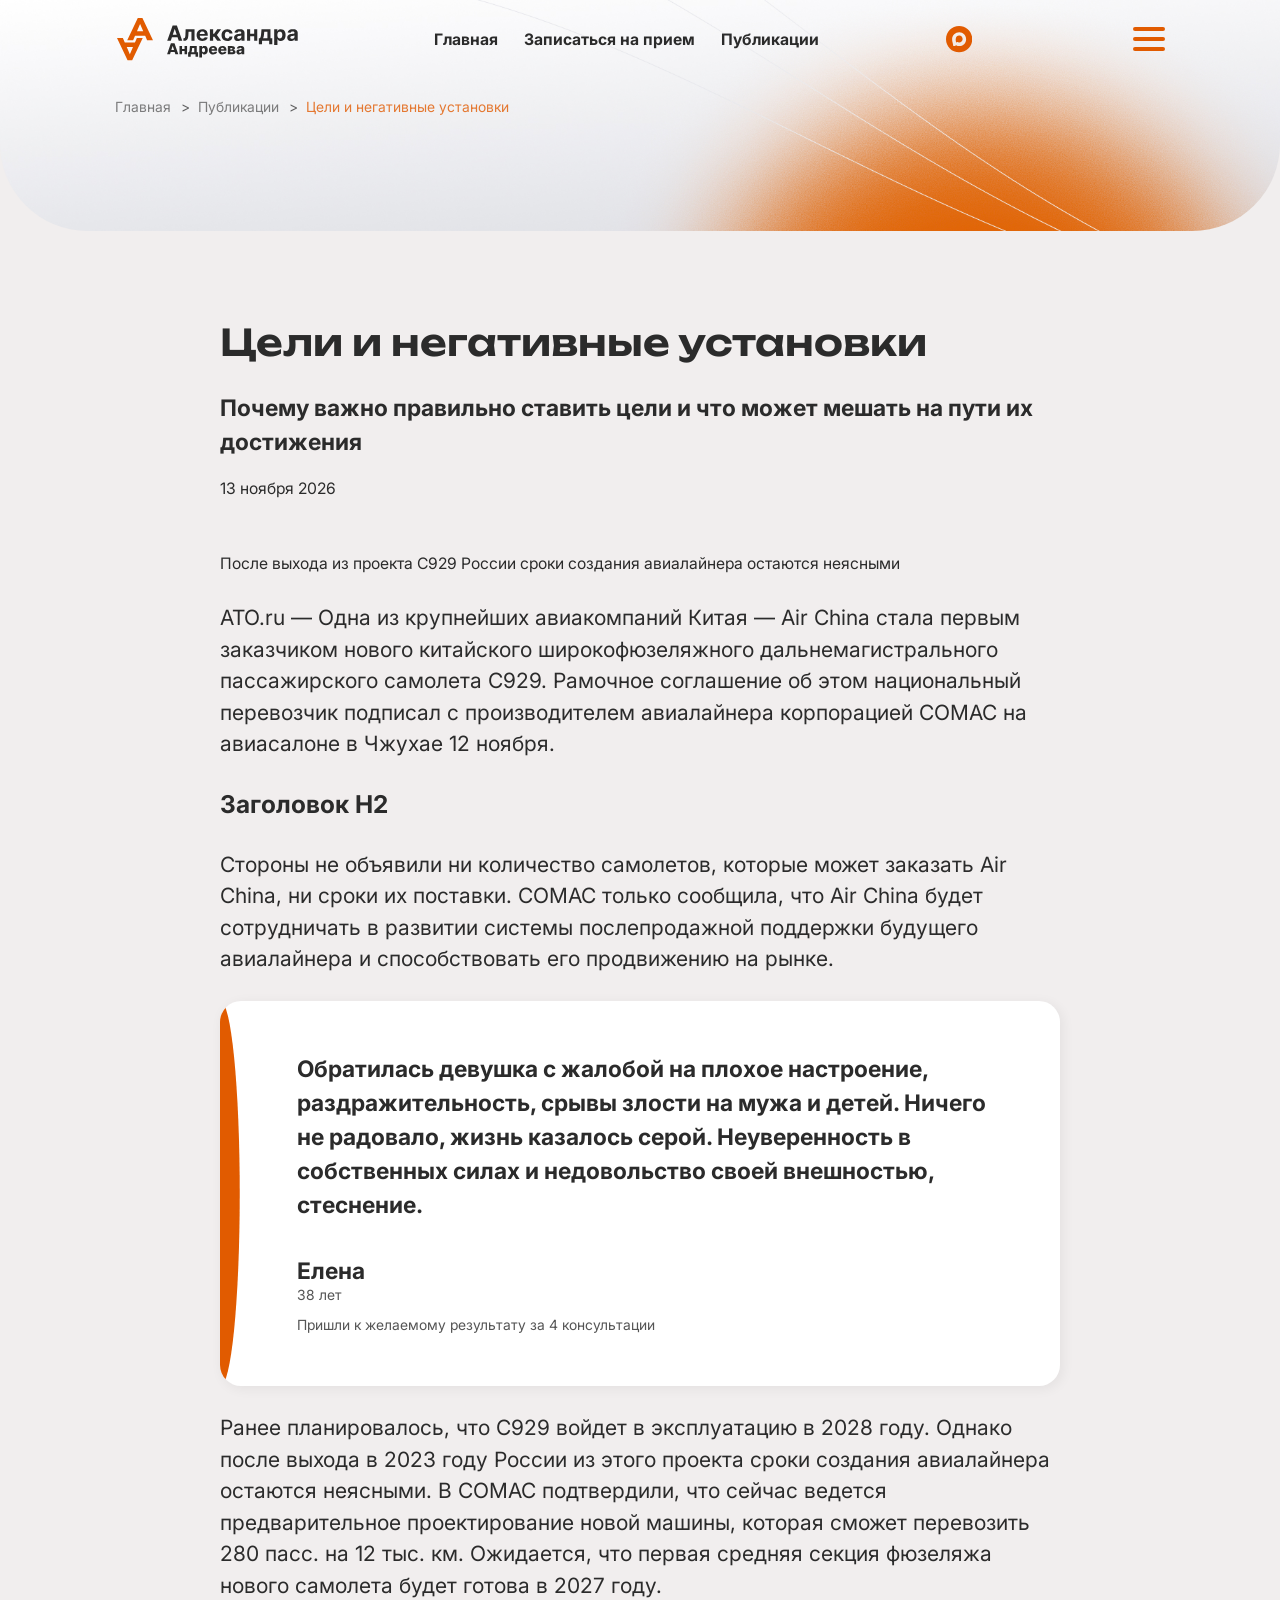
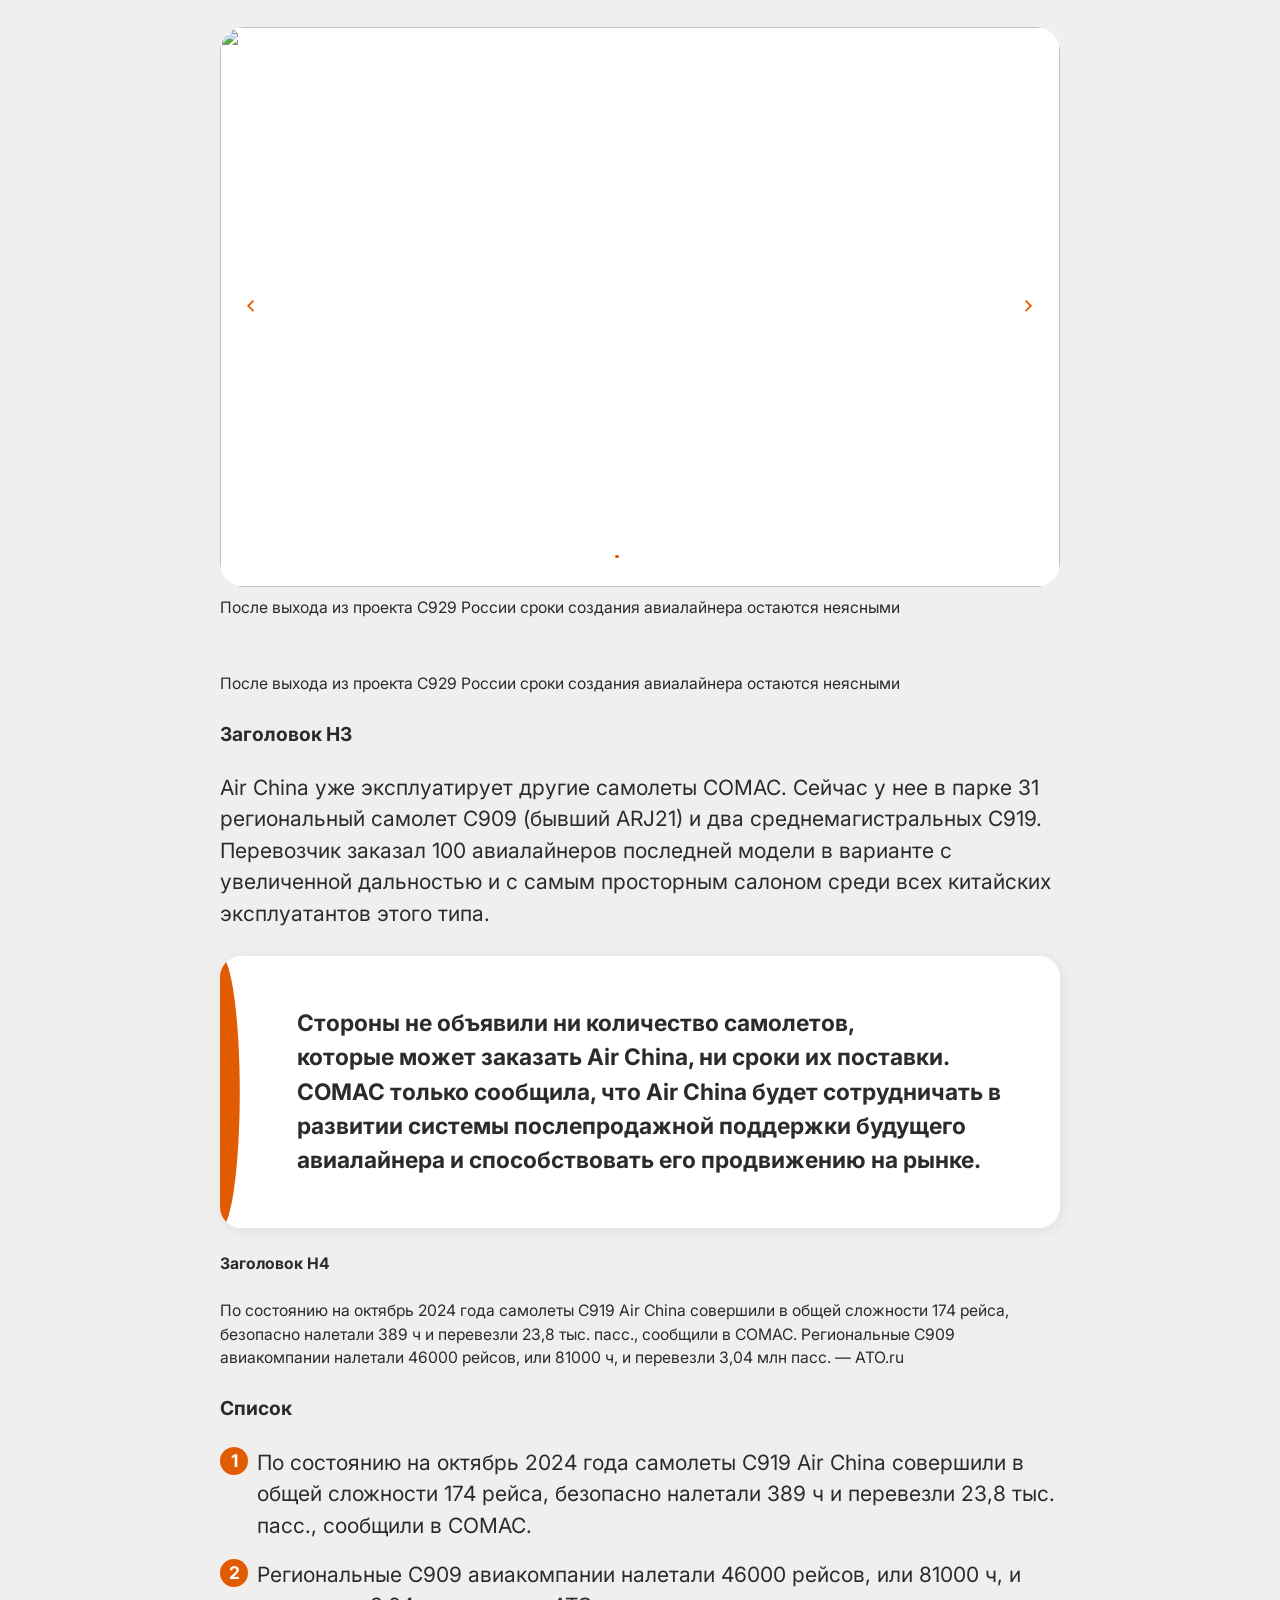
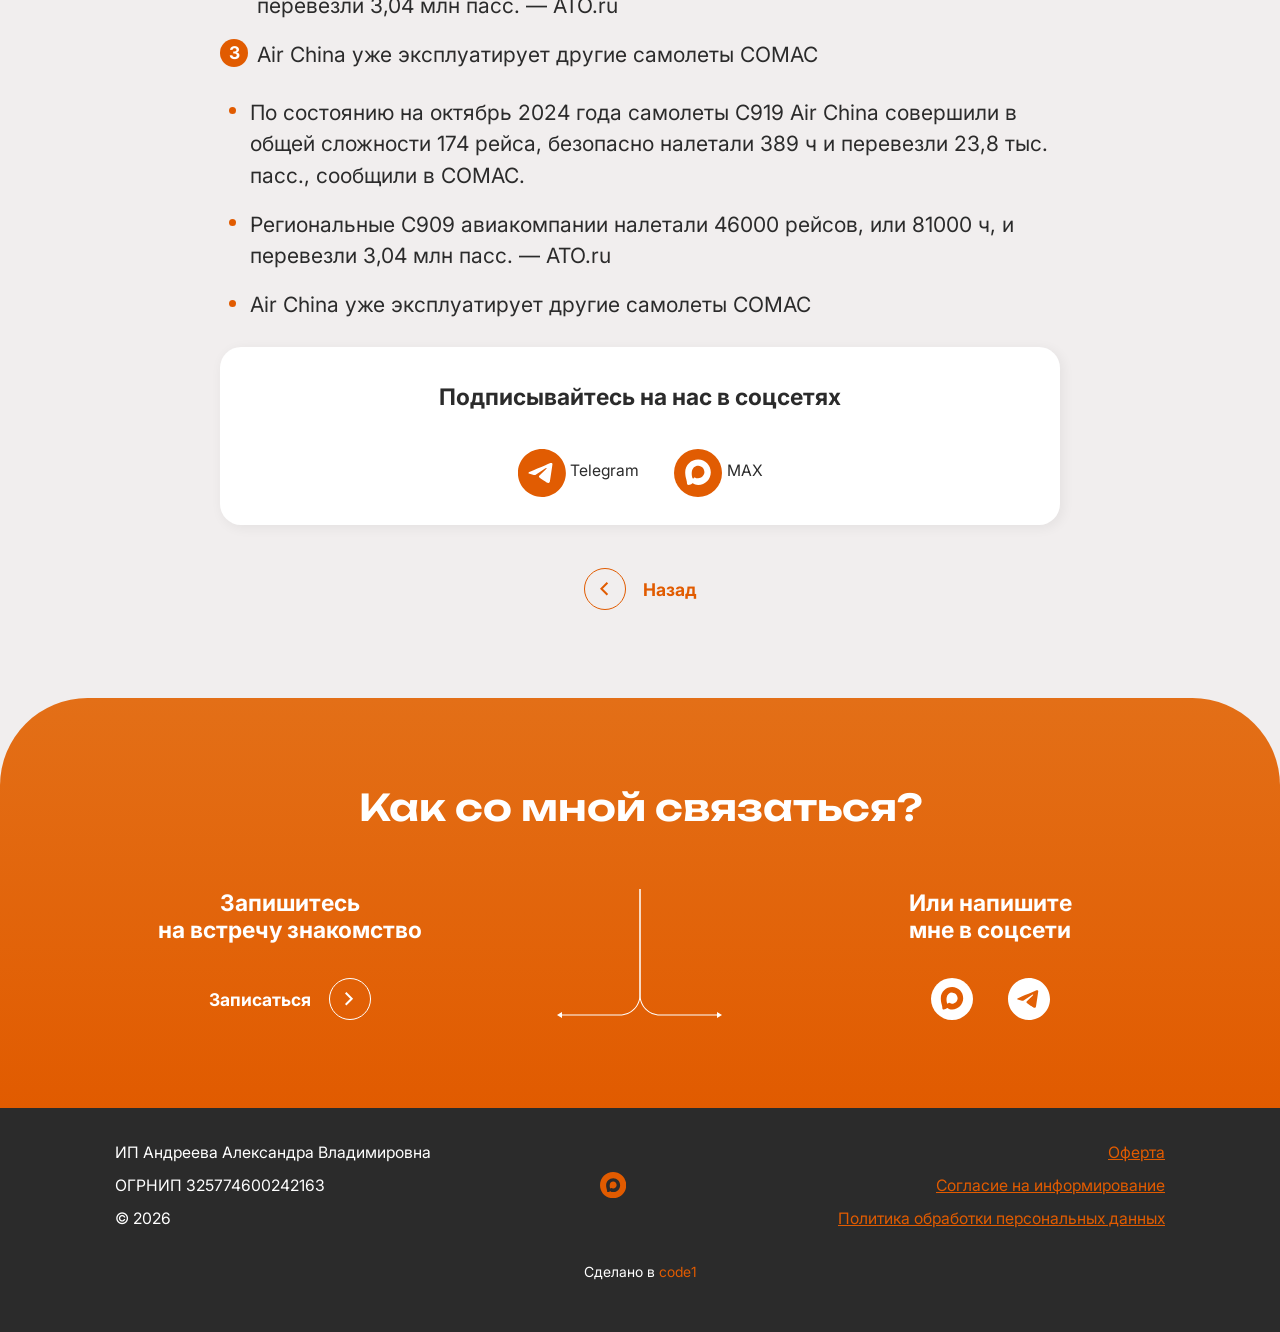
==== commit ae1f5b1f: "!" ====
--- a/article.html
+++ b/article.html
@@ -5,24 +5,52 @@
     <meta charset="UTF-8">
     <meta name="viewport" content="width=device-width, initial-scale=1.0">
     <title>Document</title>
-
     <link rel="preload" href="./fonts/Inter_18pt-Regular.woff2" as="font" type="font/woff2" crossorigin>
     <link rel="preload" href="./fonts/Inter_18pt-Medium.woff2" as="font" type="font/woff2" crossorigin>
     <link rel="preload" href="./fonts/Inter_18pt-Bold.woff2" as="font" type="font/woff2" crossorigin>
     <link rel="preload" href="./fonts/Inter_18pt-ExtraBold.woff2" as="font" type="font/woff2" crossorigin>
     <link rel="preload" href="./fonts/Unbounded-SemiBold.woff2" as="font" type="font/woff2" crossorigin>
-    <link rel="stylesheet"
-        href="https://cdnjs.cloudflare.com/ajax/libs/overlayscrollbars/2.12.0/styles/overlayscrollbars.min.css"
-        integrity="sha512-2WP3kcyJFX2VpAZsV7UOpbLjGS62iunKpT+kgn72tzNGnP7mSGoVl1u5AWzi59xeOaY+N62Cldi4qNR1Ug1NQg=="
-        crossorigin="anonymous" referrerpolicy="no-referrer" />
+    <link rel="stylesheet" href="./css/overlayscrollbars.min.css" />
     <link rel="stylesheet" href="./css/swiper-bundle.css">
     <link rel="stylesheet" href="./css/plyr.css">
+    <link rel="stylesheet" href="./css/aos.css">
+    <link rel="stylesheet" href="./css/fancybox.css">
     <link rel="stylesheet" href="./css/main.min.css">
 
 </head>
 
 <body>
-    <header class="header">
+    <div class="mobile-menu ">
+        <a href="" class="nav-link">Главная</a>
+        <a href="" class="nav-link">Записаться на прием</a>
+        <a href="" class="nav-link">Публикации</a>
+        <div class="header__socials">
+            <a href="#" class="header__social" name="max">
+                <svg width="30" height="30" viewBox="0 0 30 30" fill="none" xmlns="http://www.w3.org/2000/svg">
+                    <path
+                        d="M15 0C23.2843 0 30 6.71573 30 15C30 23.2843 23.2843 30 15 30C6.71573 30 0 23.2843 0 15C0 6.71573 6.71573 0 15 0ZM15.1309 7C10.7202 7.00003 7.00021 10.4243 7 14.9775C7 16.8871 7.3485 18.2017 7.66211 19.3828C7.91811 20.347 8.15131 21.2226 8.15137 22.2617C8.25779 23.5884 10.5804 22.9065 11.4883 21.9346C11.5562 21.8619 11.668 21.8468 11.749 21.9043C12.9281 22.7423 13.6619 22.9561 15.1729 22.9561C19.4317 22.9559 22.9998 19.4527 23 15.0225C23 10.592 19.5417 7 15.1309 7ZM15.2549 10.9482C17.4036 11.0615 19.1212 12.9463 19.0088 15.1035C18.8962 17.2609 16.9917 18.9491 14.8428 18.8359C14.1894 18.8015 13.5967 18.5605 13.0732 18.2393C12.9992 18.1938 12.903 18.2039 12.8398 18.2637C12.5039 18.5816 12.0424 18.9359 11.8506 18.8867C11.3982 18.7706 10.8697 16.4679 11.168 14.5781C11.5282 12.296 13.1617 10.838 15.2549 10.9482Z"
+                        fill="#E15B00" />
+                </svg>
+
+            </a>
+            <a href="#" class="header__social" name="telegram">
+                <svg width="30" height="30" viewBox="0 0 30 30" fill="none" xmlns="http://www.w3.org/2000/svg">
+                    <g clip-path="url(#clip0_163_49)">
+                        <path fill-rule="evenodd" clip-rule="evenodd"
+                            d="M15 30C23.2842 30 30 23.2842 30 15C30 6.7158 23.2842 0 15 0C6.7158 0 0 6.7158 0 15C0 23.2842 6.7158 30 15 30ZM21.5931 9.5832C21.7089 8.2692 20.3211 8.8104 20.3211 8.8104C19.2966 9.2346 18.24 9.6654 17.172 10.101C13.86 11.4519 10.4388 12.8475 7.5243 14.2212C5.9439 14.8008 6.8691 15.3804 6.8691 15.3804L9.3744 16.1535C10.5309 16.5015 11.1474 16.1148 11.1474 16.1148L16.5438 12.4434C18.471 11.1294 18.0084 12.2115 17.5458 12.6753L13.4988 16.5399C12.882 17.0811 13.1904 17.5449 13.4601 17.7768C14.2251 18.4515 16.1061 19.686 16.9272 20.2248C17.1408 20.3649 17.2827 20.4582 17.3148 20.4822C17.5074 20.6367 18.5481 21.3324 19.242 21.1779C19.9359 21.0231 20.013 20.1342 20.013 20.1342L20.9379 14.0664C21.0765 13.0131 21.2358 12.0006 21.363 11.1918C21.483 10.428 21.5745 9.8463 21.5931 9.5832Z"
+                            fill="#E15B00" />
+                    </g>
+                    <defs>
+                        <clipPath id="clip0_163_49">
+                            <rect width="30" height="30" fill="white" />
+                        </clipPath>
+                    </defs>
+                </svg>
+
+            </a>
+        </div>
+    </div>
+    <header class="header" data-aos="fade-down">
         <div class="container">
             <div class="header__wrapper">
                 <a href="/" class="header__logo">
@@ -58,6 +86,9 @@
 
                     </a>
                 </div>
+                <div class="mobile-menu__btn ">
+                    <span></span>
+                </div>
             </div>
         </div>
     </header>
@@ -253,10 +284,10 @@
                                 </svg>
                             </span>
                             <span>Назад</span>
-                            </>
-                        </div>
-                    </div>
-                </div>
+                        </div>
+                    </div>
+                </div>
+            </div>
         </section>
     </main>
     <footer class="footer">
@@ -358,7 +389,9 @@
     <script src="./js/jquery.min.js"></script>
     <script src="./js/overlayscrollbars.browser.es6.min.js"></script>
     <script src="./js/swiper-bundle.min.js"></script>
+    <script src="./js/aos.js"></script>
     <script src="./js/plyr.js"></script>
+    <script src="./js/fancybox.umd.js"></script>
     <script src="./js/main.js"></script>
 </body>
 
--- a/css/overlayscrollbars.min.css
+++ b/css/overlayscrollbars.min.css
@@ -0,0 +1,9 @@
+/*! 
+ * OverlayScrollbars
+ * Version: 2.12.0
+ * 
+ * Copyright (c) Rene Haas | KingSora.
+ * https://github.com/KingSora
+ * 
+ * Released under the MIT license.
+ */.os-size-observer,.os-size-observer-listener{box-sizing:border-box;direction:inherit;overflow:hidden;pointer-events:none;scroll-behavior:auto!important;visibility:hidden}.os-size-observer,.os-size-observer-listener,.os-size-observer-listener-item,.os-size-observer-listener-item-final{left:0;position:absolute;top:0;writing-mode:horizontal-tb}.os-size-observer{border:inherit;bottom:0;box-sizing:inherit;contain:strict;display:flex;flex-direction:row;flex-wrap:nowrap;left:0;margin:-133px;padding:inherit;right:0;top:0;transform:scale(.1);z-index:-1}.os-size-observer:before{box-sizing:inherit;content:"";flex:none;height:10px;padding:10px;width:10px}.os-size-observer-appear{animation:os-size-observer-appear-animation 1ms forwards}.os-size-observer-listener{border:inherit;box-sizing:border-box;flex:auto;margin:-133px;padding:inherit;position:relative;transform:scale(10)}.os-size-observer-listener.ltr{margin-left:0;margin-right:-266px}.os-size-observer-listener.rtl{margin-left:-266px;margin-right:0}.os-size-observer-listener:empty:before{content:"";height:100%;width:100%}.os-size-observer-listener:empty:before,.os-size-observer-listener>.os-size-observer-listener-item{border:inherit;box-sizing:content-box;display:block;flex:auto;padding:inherit;position:relative}.os-size-observer-listener-scroll{box-sizing:border-box;display:flex}.os-size-observer-listener-item{bottom:0;direction:ltr;flex:none;overflow:hidden;right:0}.os-size-observer-listener-item-final{transition:none}@keyframes os-size-observer-appear-animation{0%{cursor:auto}to{cursor:none}}.os-trinsic-observer{border:none;box-sizing:border-box;contain:strict;flex:none;height:0;margin:0;max-height:1px;max-width:0;overflow:hidden;padding:0;position:relative;top:calc(100% + 1px);z-index:-1}.os-trinsic-observer:not(:empty){height:calc(100% + 1px);top:-1px}.os-trinsic-observer:not(:empty)>.os-size-observer{height:1000%;min-height:1px;min-width:1px;width:1000%}[data-overlayscrollbars-initialize]:not([data-overlayscrollbars-viewport]),[data-overlayscrollbars-viewport~=scrollbarHidden],html[data-overlayscrollbars-viewport~=scrollbarHidden]>body{scrollbar-width:none!important}[data-overlayscrollbars-initialize]:not([data-overlayscrollbars-viewport])::-webkit-scrollbar,[data-overlayscrollbars-initialize]:not([data-overlayscrollbars-viewport])::-webkit-scrollbar-corner,[data-overlayscrollbars-viewport~=scrollbarHidden]::-webkit-scrollbar,[data-overlayscrollbars-viewport~=scrollbarHidden]::-webkit-scrollbar-corner,html[data-overlayscrollbars-viewport~=scrollbarHidden]>body::-webkit-scrollbar,html[data-overlayscrollbars-viewport~=scrollbarHidden]>body::-webkit-scrollbar-corner{-webkit-appearance:none!important;appearance:none!important;display:none!important;height:0!important;width:0!important}[data-overlayscrollbars-initialize]:not([data-overlayscrollbars]):not(html):not(body){overflow:auto}html[data-overlayscrollbars-body]{overflow:hidden}html[data-overlayscrollbars-body],html[data-overlayscrollbars-body]>body{height:100%;margin:0;width:100%}html[data-overlayscrollbars-body]>body{margin:0;overflow:visible}[data-overlayscrollbars]{position:relative}[data-overlayscrollbars-padding],[data-overlayscrollbars~=host]{align-items:stretch!important;display:flex;flex-direction:row!important;flex-wrap:nowrap!important;scroll-behavior:auto!important}[data-overlayscrollbars-padding],[data-overlayscrollbars-viewport]:not([data-overlayscrollbars]){border:none;box-sizing:inherit;flex:auto;height:auto;margin:0;min-width:0;padding:0;position:relative;width:100%;z-index:0}[data-overlayscrollbars-viewport]:not([data-overlayscrollbars]){--os-vaw:0;--os-vah:0;outline:none}[data-overlayscrollbars-viewport]:not([data-overlayscrollbars]):focus{outline:none}[data-overlayscrollbars-viewport][data-overlayscrollbars-viewport~=arrange]:before{content:"";height:var(--os-vah);min-height:1px;min-width:1px;pointer-events:none;position:absolute;width:var(--os-vaw);z-index:-1}[data-overlayscrollbars-padding],[data-overlayscrollbars~=host]{overflow:hidden!important}[data-overlayscrollbars-padding~=noClipping],[data-overlayscrollbars~=host][data-overlayscrollbars~=noClipping]{overflow:visible!important}[data-overlayscrollbars-viewport]{--os-viewport-overflow-x:hidden;--os-viewport-overflow-y:hidden;overflow-x:var(--os-viewport-overflow-x);overflow-y:var(--os-viewport-overflow-y)}[data-overlayscrollbars-viewport~=overflowXVisible]{--os-viewport-overflow-x:visible}[data-overlayscrollbars-viewport~=overflowXHidden]{--os-viewport-overflow-x:hidden}[data-overlayscrollbars-viewport~=overflowXScroll]{--os-viewport-overflow-x:scroll}[data-overlayscrollbars-viewport~=overflowYVisible]{--os-viewport-overflow-y:visible}[data-overlayscrollbars-viewport~=overflowYHidden]{--os-viewport-overflow-y:hidden}[data-overlayscrollbars-viewport~=overflowYScroll]{--os-viewport-overflow-y:scroll}[data-overlayscrollbars-viewport~=overflowImportant]{overflow-x:var(--os-viewport-overflow-x)!important;overflow-y:var(--os-viewport-overflow-y)!important}[data-overlayscrollbars-viewport~=noContent]:not(#osFakeId){font-size:0!important;line-height:0!important}[data-overlayscrollbars-viewport~=noContent]:not(#osFakeId):after,[data-overlayscrollbars-viewport~=noContent]:not(#osFakeId):before,[data-overlayscrollbars-viewport~=noContent]:not(#osFakeId)>*{clip:rect(0,0,0,0)!important;border-width:0!important;display:none!important;height:1px!important;margin:-1px!important;overflow:hidden!important;padding:0!important;position:absolute!important;white-space:nowrap!important;width:1px!important}[data-overlayscrollbars-viewport~=measuring],[data-overlayscrollbars-viewport~=scrolling]{scroll-behavior:auto!important;scroll-snap-type:none!important}[data-overlayscrollbars-viewport~=measuring][data-overlayscrollbars-viewport~=overflowXVisible]{overflow-x:hidden!important}[data-overlayscrollbars-viewport~=measuring][data-overlayscrollbars-viewport~=overflowYVisible]{overflow-y:hidden!important}[data-overlayscrollbars-content]{box-sizing:inherit}[data-overlayscrollbars-contents]:not(#osFakeId):not([data-overlayscrollbars-padding]):not([data-overlayscrollbars-viewport]):not([data-overlayscrollbars-content]){display:contents}[data-overlayscrollbars-grid],[data-overlayscrollbars-grid] [data-overlayscrollbars-padding]{display:grid;grid-template:1fr/1fr}[data-overlayscrollbars-grid]>[data-overlayscrollbars-padding],[data-overlayscrollbars-grid]>[data-overlayscrollbars-padding]>[data-overlayscrollbars-viewport],[data-overlayscrollbars-grid]>[data-overlayscrollbars-viewport]{height:auto!important;width:auto!important}@property --os-scroll-percent{syntax:"<number>";inherits:true;initial-value:0}@property --os-viewport-percent{syntax:"<number>";inherits:true;initial-value:0}.os-scrollbar{--os-viewport-percent:0;--os-scroll-percent:0;--os-scroll-direction:0;--os-scroll-percent-directional:calc(var(--os-scroll-percent) - (var(--os-scroll-percent) + (1 - var(--os-scroll-percent))*-1)*var(--os-scroll-direction));contain:size layout;contain:size layout style;opacity:0;pointer-events:none;position:absolute;transition:opacity .15s,visibility .15s,top .15s,right .15s,bottom .15s,left .15s;visibility:hidden}body>.os-scrollbar{position:fixed;z-index:99999}.os-scrollbar-transitionless{transition:none!important}.os-scrollbar-track{border:none!important;padding:0!important;position:relative}.os-scrollbar-handle{position:absolute}.os-scrollbar-handle,.os-scrollbar-track{height:100%;pointer-events:none;width:100%}.os-scrollbar.os-scrollbar-handle-interactive .os-scrollbar-handle,.os-scrollbar.os-scrollbar-track-interactive .os-scrollbar-track{pointer-events:auto;touch-action:none}.os-scrollbar-horizontal{bottom:0;left:0}.os-scrollbar-vertical{right:0;top:0}.os-scrollbar-rtl.os-scrollbar-horizontal{right:0}.os-scrollbar-rtl.os-scrollbar-vertical{left:0;right:auto}.os-scrollbar-visible{opacity:1;visibility:visible}.os-scrollbar-auto-hide.os-scrollbar-auto-hide-hidden{opacity:0;visibility:hidden}.os-scrollbar-interaction.os-scrollbar-visible{opacity:1;visibility:visible}.os-scrollbar-unusable,.os-scrollbar-unusable *,.os-scrollbar-wheel,.os-scrollbar-wheel *{pointer-events:none!important}.os-scrollbar-unusable .os-scrollbar-handle{opacity:0!important;transition:none!important}.os-scrollbar-horizontal .os-scrollbar-handle{bottom:0;left:calc(var(--os-scroll-percent-directional)*100%);transform:translateX(calc(var(--os-scroll-percent-directional)*-100%));width:calc(var(--os-viewport-percent)*100%)}.os-scrollbar-vertical .os-scrollbar-handle{height:calc(var(--os-viewport-percent)*100%);right:0;top:calc(var(--os-scroll-percent-directional)*100%);transform:translateY(calc(var(--os-scroll-percent-directional)*-100%))}@supports (container-type:size){.os-scrollbar-track{container-type:size}.os-scrollbar-horizontal .os-scrollbar-handle{left:auto;transform:translateX(calc(var(--os-scroll-percent-directional)*100cqw + var(--os-scroll-percent-directional)*-100%))}.os-scrollbar-vertical .os-scrollbar-handle{top:auto;transform:translateY(calc(var(--os-scroll-percent-directional)*100cqh + var(--os-scroll-percent-directional)*-100%))}.os-scrollbar-rtl.os-scrollbar-horizontal .os-scrollbar-handle{left:0;right:auto}}.os-scrollbar-rtl.os-scrollbar-vertical .os-scrollbar-handle{left:0;right:auto}.os-scrollbar.os-scrollbar-horizontal.os-scrollbar-cornerless,.os-scrollbar.os-scrollbar-horizontal.os-scrollbar-cornerless.os-scrollbar-rtl{left:0;right:0}.os-scrollbar.os-scrollbar-vertical.os-scrollbar-cornerless,.os-scrollbar.os-scrollbar-vertical.os-scrollbar-cornerless.os-scrollbar-rtl{bottom:0;top:0}@media print{.os-scrollbar{display:none}}.os-scrollbar{--os-size:0;--os-padding-perpendicular:0;--os-padding-axis:0;--os-track-border-radius:0;--os-track-bg:none;--os-track-bg-hover:none;--os-track-bg-active:none;--os-track-border:none;--os-track-border-hover:none;--os-track-border-active:none;--os-handle-border-radius:0;--os-handle-bg:none;--os-handle-bg-hover:none;--os-handle-bg-active:none;--os-handle-border:none;--os-handle-border-hover:none;--os-handle-border-active:none;--os-handle-min-size:33px;--os-handle-max-size:none;--os-handle-perpendicular-size:100%;--os-handle-perpendicular-size-hover:100%;--os-handle-perpendicular-size-active:100%;--os-handle-interactive-area-offset:0}.os-scrollbar-track{background:var(--os-track-bg);border:var(--os-track-border);border-radius:var(--os-track-border-radius);transition:opacity .15s,background-color .15s,border-color .15s}.os-scrollbar-track:hover{background:var(--os-track-bg-hover);border:var(--os-track-border-hover)}.os-scrollbar-track:active{background:var(--os-track-bg-active);border:var(--os-track-border-active)}.os-scrollbar-handle{background:var(--os-handle-bg);border:var(--os-handle-border);border-radius:var(--os-handle-border-radius)}.os-scrollbar-handle:hover{background:var(--os-handle-bg-hover);border:var(--os-handle-border-hover)}.os-scrollbar-handle:active{background:var(--os-handle-bg-active);border:var(--os-handle-border-active)}.os-scrollbar-handle:before,.os-scrollbar-track:before{bottom:0;content:"";display:block;left:0;position:absolute;right:0;top:0}.os-scrollbar-horizontal{height:var(--os-size);padding:var(--os-padding-perpendicular) var(--os-padding-axis);right:var(--os-size)}.os-scrollbar-horizontal.os-scrollbar-rtl{left:var(--os-size);right:0}.os-scrollbar-horizontal .os-scrollbar-track:before{bottom:calc(var(--os-padding-perpendicular)*-1);top:calc(var(--os-padding-perpendicular)*-1)}.os-scrollbar-horizontal .os-scrollbar-handle{height:var(--os-handle-perpendicular-size);max-width:var(--os-handle-max-size);min-width:var(--os-handle-min-size);transition:opacity .15s,background-color .15s,border-color .15s,height .15s}.os-scrollbar-horizontal .os-scrollbar-handle:before{bottom:calc(var(--os-padding-perpendicular)*-1);top:calc((var(--os-padding-perpendicular) + var(--os-handle-interactive-area-offset))*-1)}.os-scrollbar-horizontal:hover .os-scrollbar-handle{height:var(--os-handle-perpendicular-size-hover)}.os-scrollbar-horizontal:active .os-scrollbar-handle{height:var(--os-handle-perpendicular-size-active)}.os-scrollbar-vertical{bottom:var(--os-size);padding:var(--os-padding-axis) var(--os-padding-perpendicular);width:var(--os-size)}.os-scrollbar-vertical .os-scrollbar-track:before{left:calc(var(--os-padding-perpendicular)*-1);right:calc(var(--os-padding-perpendicular)*-1)}.os-scrollbar-vertical .os-scrollbar-handle{max-height:var(--os-handle-max-size);min-height:var(--os-handle-min-size);transition:opacity .15s,background-color .15s,border-color .15s,width .15s;width:var(--os-handle-perpendicular-size)}.os-scrollbar-vertical .os-scrollbar-handle:before{left:calc((var(--os-padding-perpendicular) + var(--os-handle-interactive-area-offset))*-1);right:calc(var(--os-padding-perpendicular)*-1)}.os-scrollbar-vertical.os-scrollbar-rtl .os-scrollbar-handle:before{left:calc(var(--os-padding-perpendicular)*-1);right:calc((var(--os-padding-perpendicular) + var(--os-handle-interactive-area-offset))*-1)}.os-scrollbar-vertical:hover .os-scrollbar-handle{width:var(--os-handle-perpendicular-size-hover)}.os-scrollbar-vertical:active .os-scrollbar-handle{width:var(--os-handle-perpendicular-size-active)}.os-theme-none.os-scrollbar,[data-overlayscrollbars-viewport~=measuring]>.os-scrollbar{display:none!important}.os-theme-dark,.os-theme-light{--os-size:10px;--os-padding-perpendicular:2px;--os-padding-axis:2px;--os-track-border-radius:10px;--os-handle-interactive-area-offset:4px;--os-handle-border-radius:10px;box-sizing:border-box}.os-theme-dark{--os-handle-bg:rgba(0,0,0,.44);--os-handle-bg-hover:rgba(0,0,0,.55);--os-handle-bg-active:rgba(0,0,0,.66)}.os-theme-light{--os-handle-bg:hsla(0,0%,100%,.44);--os-handle-bg-hover:hsla(0,0%,100%,.55);--os-handle-bg-active:hsla(0,0%,100%,.66)}
--- a/css/main.min.css
+++ b/css/main.min.css
@@ -1 +1 @@
-*{margin:0;padding:0;border:0;outline:0;box-sizing:border-box}html,body,div,span,applet,object,iframe,h1,h2,h3,h4,h5,h6,p,blockquote,pre,a,abbr,acronym,address,big,cite,code,del,dfn,em,img,ins,kbd,q,s,samp,small,strike,strong,sub,sup,tt,var,b,u,i,center,dl,dt,dd,ol,ul,li,fieldset,form,label,legend,table,caption,tbody,tfoot,thead,tr,th,td,article,aside,canvas,details,embed,figure,figcaption,footer,header,hgroup,menu,nav,output,ruby,section,summary,time,mark,audio,video{font-size:100%;vertical-align:baseline}a{text-decoration:none;color:inherit}ol:has(class),ul:has(class){list-style:none}blockquote,q{quotes:none}blockquote:before,blockquote:after,q:before,q:after{content:"";content:none}table{border-collapse:collapse;border-spacing:0}button,input,select,textarea{appearance:none;-webkit-appearance:none;-moz-appearance:none;font-family:inherit;font-size:inherit;color:inherit}input[type=number]::-webkit-inner-spin-button,input[type=number]::-webkit-outer-spin-button{-webkit-appearance:none;margin:0}::-webkit-input-placeholder{color:inherit}::-moz-placeholder{color:inherit}:-ms-input-placeholder{color:inherit}:-moz-placeholder{color:inherit}button:disabled,input:disabled,select:disabled,textarea:disabled{cursor:default}*:focus{outline:none}article,aside,details,figcaption,figure,footer,header,hgroup,menu,nav,section{display:block}audio,video{display:inline-block}::before,::after{-webkit-user-select:none;-moz-user-select:none;user-select:none}@font-face{font-family:"Inter";src:url("../fonts/Inter_18pt-Regular.woff2") format("woff2"),url("../fonts/Inter_18pt-Regular.ttf") format("truetype");font-weight:400;font-style:normal;font-display:swap}@font-face{font-family:"Inter";src:url("../fonts/Inter_18pt-Medium.woff2") format("woff2"),url("../fonts/Inter_18pt-Medium.ttf") format("truetype");font-weight:500;font-style:normal;font-display:swap}@font-face{font-family:"Inter";src:url("../fonts/Inter_18pt-Bold.woff2") format("woff2"),url("../fonts/Inter_18pt-Bold.ttf") format("truetype");font-weight:700;font-style:normal;font-display:swap}@font-face{font-family:"Inter";src:url("../fonts/Inter_18pt-ExtraBold.woff2") format("woff2"),url("../fonts/Inter_18pt-ExtraBold.ttf") format("truetype");font-weight:800;font-style:normal;font-display:swap}@font-face{font-family:"Unbounded";src:url("../fonts/Unbounded-SemiBold.woff2") format("woff2"),url("../fonts/Unbounded-SemiBold.ttf") format("truetype");font-weight:600;font-style:normal;font-display:swap}body{font-family:"Inter",sans-serif;font-weight:400;background-color:#f1eeee;min-height:100vh;display:flex;flex-direction:column}.container{max-width:1240px;padding:0px 20px;width:100%;margin:0 auto}.header{z-index:2;position:absolute;left:0;top:0;width:100%;background-color:rgba(0,0,0,0)}.header__wrapper{padding:20px 0;display:flex;align-items:center;width:100%}.header__logo{width:220px;height:50px;flex-shrink:0}.header__logo img{-o-object-fit:contain;object-fit:contain}.header__socials{display:flex;align-items:center;gap:20px}.header__social{margin-left:auto;width:30px;height:30px}.header__social svg{width:100%;height:100%}.header__nav{display:flex;align-items:center;gap:10px;align-self:center;margin:0 auto}.nav-link{padding:10px;color:#2b2b2b;font-size:18px;font-weight:700;position:relative;transition:color .3s ease-in-out}.nav-link::before{position:absolute;left:50%;transform:translate(-50%);bottom:10px;width:calc(100% - 20px);height:2px;content:"";background-color:#e15b00;opacity:0;transition:opacity .3s ease-in-out}.nav-link:hover{color:#e15b00}.nav-link:hover::before{opacity:1}.main-screen{border-radius:0 0 100px 100px;padding:240px 0;position:relative;overflow:hidden}.main-screen h1{color:#2b2b2b;text-align:center;font-family:"Unbounded";font-size:74px;font-style:normal;font-weight:600;line-height:120%}.main-screen .btn{margin:0 auto;margin-top:60px}.main-screen .main-screen__video{position:absolute;left:0;top:0;width:100%;height:100%;-o-object-fit:cover;object-fit:cover;-o-object-position:center;object-position:center}.main-screen .main-screen__video video{width:100%;height:100%;-o-object-fit:cover;object-fit:cover;-o-object-position:center;object-position:center}.main-screen .main-screen__wrapper{position:relative;z-index:2}.btn{display:block;width:-moz-fit-content;width:fit-content;color:#fff;font-size:24px;font-style:normal;font-weight:700;line-height:normal;padding:20px;padding-left:40px;border-radius:64px;background:linear-gradient(0deg, #e15b00 0%, #e36f17 100%);display:flex;align-items:center;gap:30px}.btn span{display:block}.btn .btn-ico{width:48px;height:48px;flex-shrink:0;transition:transform .2s ease-in-out}.btn:hover .btn-ico{transform:scale(1.2)}.advantages{padding:80px 0}.advantages-list{display:flex;gap:60px;justify-content:space-between}.advantages-list .list-item{display:flex;flex-direction:column;align-items:center;gap:20px;color:#e15b00;text-align:center;font-family:"Unbounded";font-size:28px;font-style:normal;font-weight:600;line-height:120%}.advantages-list .list-item::before{display:block;content:"";background-repeat:no-repeat;background-size:contain;background-position:center;background-image:url("data:image/svg+xml;charset=UTF-8,%3csvg width='36' height='36' viewBox='0 0 36 36' fill='none' xmlns='http://www.w3.org/2000/svg'%3e%3cpath d='M24.5649 12.289L15.8537 21L11.4352 16.5814' stroke='%23E15B00' stroke-width='4'/%3e%3c/svg%3e ");width:36px;height:36px}.section-title{color:#2b2b2b;font-family:"Unbounded";font-size:42px;font-weight:600;line-height:120%}.section-title span{color:#e15b00}.section-descr{color:#2b2b2b;font-size:24px;font-style:normal;font-weight:400;line-height:150%;display:block}.help-with{padding:100px 0;max-width:100vw;overflow:hidden;border-top:1px solid #cfcfcf;background-image:url(../img/help-with-bg.png);background-repeat:no-repeat;background-position:left -756px bottom -500px}.help-with .section-title{text-align:center;margin-bottom:20px}.help-with .section-descr{text-align:center}.help-with__image{z-index:2;position:absolute;left:-91px;bottom:-161px;width:439px;height:867px}.help-with__image img{width:100%;height:100%;-o-object-fit:contain;object-fit:contain}.cards-slider{padding-top:60px;overflow:visible;padding-left:320px}.cards-slide{max-width:480px;width:100%;padding:38px;border-radius:24px;background:#fff;box-shadow:3px 3px 13px 2px rgba(0,0,0,.05);height:auto;display:flex;flex-direction:column}.cards-slide .list-item{color:#e15b00;font-size:18px;font-style:normal;font-weight:700;line-height:150%}.cards-slide__list{padding-left:20px;padding-bottom:32px;display:flex;flex-direction:column;gap:12px}.cards-slide__title{color:#2b2b2b;font-size:32px;font-style:normal;font-weight:700;line-height:normal;margin-bottom:20px}.cards-slide__bottom{border-top:1px solid #cfcfcf;padding-top:20px;padding-bottom:30px;color:#2b2b2b;font-size:18px;font-style:normal;font-weight:400;line-height:150%;display:flex;flex-direction:column;gap:20px}.cards-slide__bottom p{margin:0}.cards-slide__subtitle{font-size:20px;font-weight:700;margin-bottom:8px}.cards-slide__action{margin-top:auto;display:flex;align-items:center;justify-content:space-between;color:#e15b00;font-size:20px;font-weight:700}.cards-slide__action .ico{width:48px;height:48px;border-radius:50%;border:2px solid #e15b00;background-repeat:no-repeat;background-size:contain;background-position:center;flex-shrink:0;display:flex;justify-content:center;align-items:center;transition:background-color .2s ease-in-out}.cards-slide__action .ico path{transition:stroke .2s ease-in-out}.cards-slide__action:hover .ico{background-color:#e15b00}.cards-slide__action:hover .ico path{stroke:#fff}.cards-nav{padding-top:26px;display:flex;justify-content:center;align-items:center;gap:40px}.cards-nav *{margin:0;transform:none;position:static}.cards-nav .swiper-button-next,.cards-nav .swiper-button-prev{width:24px;height:24px;background-repeat:no-repeat;background-size:6px 12px;background-position:center;background-image:url("data:image/svg+xml;charset=UTF-8,%3csvg width='9' height='14' viewBox='0 0 9 14' fill='none' xmlns='http://www.w3.org/2000/svg'%3e%3cpath d='M0.707154 0.707031L6.70715 6.70704L0.707156 12.707' stroke='%23E15B00' stroke-width='2'/%3e%3c/svg%3e ")}.cards-nav .swiper-button-next::after,.cards-nav .swiper-button-prev::after{display:none}.cards-nav .swiper-button-prev{transform:scaleX(-1)}.cards-nav .swiper-pagination-bullet{width:4px;height:4px;background-color:#e15b00;margin:0 !important}.cards-nav .swiper-pagination{flex-wrap:wrap;width:-moz-fit-content;width:fit-content;max-width:180px;display:flex;justify-content:center;align-items:center;gap:10px 40px}.services{border-radius:0 0 100px 100px;padding:100px 0;background-image:url(../img/services-bg.jpg);background-repeat:no-repeat;background-size:cover;background-position:right top}.services__blocks{display:flex;flex-direction:column;gap:20px;max-width:767px;width:100%;margin-top:60px}.service{border-radius:24px;background:#fff;box-shadow:2.861px 2.861px 12.875px 1.431px rgba(0,0,0,.05);padding:38px;width:100%}.service .btn{width:100%;margin-top:20px;justify-content:space-between;border-radius:24px;font-size:20px;padding:18px 28px}.service__content h4{color:#2b2b2b;font-family:"Unbounded";font-size:30px;font-weight:600;line-height:120%;margin-bottom:20px}.service__content p{color:#2b2b2b;font-size:18px;font-style:normal;font-weight:400;line-height:150%}.service__head{display:flex;justify-content:space-between}.service__price{padding-top:15px;color:#2b2b2b;font-size:42px;font-weight:700}.service__body{color:#e15b00;font-size:14px;font-weight:400;margin-top:20px;display:flex;align-items:center;justify-content:space-between}.sale-price{padding-top:0;position:relative;display:flex;flex-direction:column;gap:4px}.sale-price span{color:#e15b00;display:block}.sale-price span:first-child{color:#2b2b2b;font-size:18px;font-weight:400;line-height:150%;text-decoration-line:line-through}.sale-price::before{content:"";position:absolute;right:-14px;top:-10px;width:35px;height:21px;background-image:url("data:image/svg+xml;charset=UTF-8,%3csvg width='36' height='21' viewBox='0 0 36 21' fill='none' xmlns='http://www.w3.org/2000/svg'%3e%3cpath d='M24.1045 14.2168L35.4922 4.95605L31.1738 21H4.31836L0 4.95605L11.3877 14.2168L17.7461 0L24.1045 14.2168Z' fill='%23E15B00'/%3e%3c/svg%3e ");background-repeat:no-repeat;background-size:contain;background-position:center;animation:swing 2s ease-in-out forwards infinite}@keyframes swing{0%{transform:scale(1)}50%{transform:scale(1.1)}100%{transform:scale(1)}}.sale-service{border:2px solid #e15b00}.author-section{padding:100px 0}.author-section__content{padding-top:60px;display:flex;flex-direction:column;gap:20px}.author-section__top{display:flex;gap:20px}.author-section__top-left{flex-shrink:0;width:373px;min-height:507px;background-color:#e15b00;border-radius:24px;overflow:hidden;position:relative}.author-section__top-left .plyr{width:100%;height:100%}.author-section__top-left .plyr__poster{width:100%;height:100%;background-repeat:no-repeat;background-size:cover;background-position:center;background-color:#e15b00}.author-section__top-left .plyr__video-wrapper{background-color:#e15b00}.plyr__control--overlaid{background:#e15b00 !important}.author-section__top-right{display:flex;flex-direction:column;gap:20px}.top-right__block{padding:38px;height:auto;border-radius:24px;background-color:#fff;box-shadow:2.861px 2.861px 12.875px 1.431px rgba(0,0,0,.05)}.top-right__block h3{font-size:36px;font-weight:700;line-height:120%;margin-bottom:20px}.top-right__block p{font-size:22px;font-style:normal;font-weight:400;line-height:150%}.info-card{background:linear-gradient(0deg, #e15b00 0%, #e36f17 100%);color:#fff}.book-card{background-image:url(../img/book-plate-bg.png);background-repeat:no-repeat;background-size:cover;background-position:right bottom;position:relative}.book-image{position:absolute;right:20px;bottom:0;width:208px;height:183px}.book-image img{width:100%;height:100%;-o-object-fit:contain;object-fit:contain}.author-section__bottom{display:flex;gap:20px}.author-section__bottom .bottom-card{border-radius:24px;background:#fff;box-shadow:2.861px 2.861px 12.875px 1.431px rgba(0,0,0,.05);padding:38px;display:flex;flex-direction:column;gap:8px;width:100%}.author-section__bottom .bottom-card:last-child{width:374px;flex-shrink:0}.author-section__bottom .large-num{color:#e15b00;font-size:96px;font-weight:500;line-height:130%}.author-section__bottom .descr{color:#2b2b2b;font-size:22px;font-weight:400;line-height:150%}.how-it-work{padding:100px 0}.how-it-work__wrapper{display:flex;gap:20px}.how-it-work__wrapper .section-title{margin-bottom:20px}.how-it-work__wrapper .coll{width:calc(33.33% - 13.333px);display:flex;flex-direction:column;gap:20px}.how-it-work__wrapper .coll:first-child .coll-block .coll-block__image{padding-top:10px}.how-it-work__wrapper .coll:first-child .coll-block .coll-block__body{padding-top:10px}.how-it-work__wrapper .coll-block{display:flex;flex-direction:column;height:100%;overflow:hidden;border-radius:24px;background:#fff;box-shadow:2.861px 2.861px 12.875px 1.431px rgba(0,0,0,.05)}.how-it-work__wrapper .coll-block__body{margin-top:auto;padding:38px;padding-top:10px;display:flex;flex-direction:column;gap:20px}.coll-block__image{padding-top:40px;width:100%;height:auto}.coll-block__image img{width:100%;height:auto;-o-object-fit:cover;object-fit:cover}.coll-block__title{font-size:26px;font-weight:700}.coll-block__descr{font-size:16px;font-weight:400;line-height:150%}.coll-block__action{flex-shrink:0;height:-moz-fit-content !important;height:fit-content !important;background-color:#e15b00 !important;padding:28px;color:#fff;font-size:20px;font-weight:700;gap:50px;display:flex;flex-direction:column}.coll-block__action .action__footer{display:flex;justify-content:space-between;align-items:center;color:#fff;font-size:32px;font-weight:700}.coll-block__action .action__btn{will-change:transform;transition:transform .3s ease-in-out;cursor:pointer;background-image:url("data:image/svg+xml;charset=UTF-8,%3csvg width='48' height='48' viewBox='0 0 48 48' fill='none' xmlns='http://www.w3.org/2000/svg'%3e%3crect x='1' y='1' width='46' height='46' rx='23' stroke='white' stroke-width='2'/%3e%3cpath d='M21 18L27 24L21 30' stroke='white' stroke-width='2'/%3e%3c/svg%3e ");width:48px;height:48px;flex-shrink:0;background-repeat:no-repeat;background-size:contain}.coll-block__action .action__btn:hover{transform:scale3d(1.1, 1.1, 1.1)}.reviews{padding:100px 0;position:relative}.reviews .section-title,.reviews .section-descr{text-align:center}.reviews::before{position:absolute;left:0;top:300px;width:100%;height:100%;content:"";background-image:url(../img/reviews-bg.png);background-repeat:no-repeat;background-size:contain;background-position:center}.reviews__content{padding-top:50px;display:flex;align-items:flex-start;justify-content:center}.reviews-main-slider{flex-shrink:0;width:373px;margin:0;background:#2b2b2b;box-shadow:2.861px 2.861px 12.875px 1.431px rgba(0,0,0,.05);padding:38px 78px 38px 38px;border-radius:24px}.reviews-main-slider .swiper-button-prev{background-image:url("data:image/svg+xml;charset=UTF-8,%3csvg width='9' height='14' viewBox='0 0 9 14' fill='none' xmlns='http://www.w3.org/2000/svg'%3e%3cpath d='M0.707093 0.707031L6.70709 6.70704L0.707095 12.707' stroke='white' stroke-width='2'/%3e%3c/svg%3e ")}.reviews-main-slider .swiper-button-next{background-image:url("data:image/svg+xml;charset=UTF-8,%3csvg width='9' height='14' viewBox='0 0 9 14' fill='none' xmlns='http://www.w3.org/2000/svg'%3e%3cpath d='M0.707093 0.707031L6.70709 6.70704L0.707095 12.707' stroke='white' stroke-width='2'/%3e%3c/svg%3e ")}.reviews-main-slider .swiper-pagination{gap:5px 28px}.reviews-main-slider .cards-nav{justify-content:space-between;position:absolute;z-index:2;bottom:120px;left:38px;width:calc(100% - 116px)}.review-slide{height:auto;color:#fff;display:flex;flex-direction:column}.review-slide__name{color:#e15b00;font-size:26px;font-weight:700}.review-slide__age{font-size:16px;font-weight:400;line-height:150%}.review-slide__res{font-size:17px;font-weight:400;line-height:150%;margin:16px 0;height:52px;overflow:hidden;text-overflow:ellipsis;display:-webkit-box;-webkit-line-clamp:2;-webkit-box-orient:vertical}.review-slide__subtitle{font-size:18px;font-weight:700;line-height:150%;margin-bottom:8px}.review-slide__info{font-size:14px;font-weight:400;line-height:150%;height:168px;overflow:hidden;text-overflow:ellipsis;display:-webkit-box;-webkit-line-clamp:8;-webkit-box-orient:vertical}.review-slide__footer{cursor:pointer;margin-top:100px;display:flex;color:#e15b00;font-size:20px;font-weight:700;display:flex;align-items:center;justify-content:space-between;gap:10px}.review-slide__footer .ico{border-radius:50%;border:2px solid #e15b00;box-shadow:0 0 20px 0 rgba(0,0,0,.02);width:48px;height:48px;display:flex;align-items:center;justify-content:center;flex-shrink:0}.reviews-second-slider{margin:0;margin-top:142px;margin-left:-38px;width:630px;height:520px;border-radius:24px;background:#fff;box-shadow:-27.14px 32.86px 32.88px 1.431px rgba(0,0,0,.07);overflow:visible}.reviews-second-slider::before{position:absolute;left:0;top:0;content:"";width:111.449px;height:105.912px;background-image:url(../img/textes-slider-plate.svg);background-repeat:no-repeat;background-size:contain;background-position:right bottom;z-index:-1;transform:translate(-28%, -28%)}.reviews-second-slider .review-text{position:relative;padding:38px;padding-right:12px;color:#2b2b2b;font-size:22px;font-style:normal;font-weight:400;line-height:150%}.reviews-second-slider .review-text.swiper-slide-active{z-index:2}.reviews-second-slider .os-scrollbar-handle{background-color:#e15b00}.reviews-second-slider .os-scrollbar-track{background-color:#f1eeee}.review-text__inner{height:100%}.review-text__inner::before{z-index:3;position:absolute;left:0;width:100%;bottom:-38px;content:"";border-radius:24px;height:130px;transition:opacity .2s ease-in-out;background:linear-gradient(0deg, #fff 30.05%, rgba(255, 255, 255, 0) 80.7%)}.review-text__inner.end::before{opacity:0}.review-text__inner [data-overlayscrollbars-viewport]{padding-right:20px !important}.prices{padding:100px 0;position:relative;z-index:2}.service-cards{display:flex;flex-wrap:wrap;gap:20px;margin-top:50px;margin-bottom:30px}.service-cards__top{width:100%;display:flex;gap:20px}.service-cards__top .service-cards__coll{width:calc(50% - 10px)}.service-cards__coll{display:flex;flex-direction:column;gap:20px}.service-card{display:flex;flex-direction:column;background-color:#fff;border-radius:24px;padding:38px;box-shadow:2.861px 2.861px 12.875px 1.431px rgba(0,0,0,.05)}.service-card__btn{cursor:pointer;display:flex;gap:20px;align-items:center;color:#e15b00;font-size:20px;font-weight:700}.service-card__btn .ico{display:flex;border-radius:50%;width:48px;height:48px;border:2px solid #e15b00;flex-shrink:0;display:flex;align-items:center;justify-content:center;transition:all .2s ease-in-out}.service-card__btn path{transition:stroke .2s ease-in-out}.service-card__btn:hover .ico{background-color:#e15b00}.service-card__btn:hover .ico path{stroke:#fff}.service-card__name{color:#e15b00;font-size:26px;font-weight:700;margin-bottom:20px}.service-card__descr{color:#2b2b2b;font-size:16px;font-style:normal;font-weight:400;line-height:150%;margin-bottom:20px}.service-card__info{display:flex;justify-content:space-between;align-items:center;color:#e15b00;font-size:14px;font-weight:400;margin-bottom:15px}.service-card__bottom{border-top:1px solid #cfcfcf;padding-top:15px;display:flex;justify-content:space-between;gap:20px;align-items:flex-end}.service-card__price{color:#2b2b2b;font-size:42px;font-weight:700;position:relative}.service-card__price._has-old{display:flex;flex-direction:column;color:#e15b00}.service-card__price .old-price{color:#2b2b2b;font-size:18px;font-weight:400;line-height:150%;text-decoration-line:line-through}.service-card.orange-card{background-color:#e15b00;border-radius:24px;padding:38px;height:100%}.service-card.orange-card *{color:#fff}.service-card.orange-card .service-card__name{font-size:36px;font-weight:700;margin-bottom:30px}.service-card.orange-card .service-card__descr{font-size:22px;font-weight:400;line-height:150%}.service-card.orange-card .service-card__footer{margin-top:auto}.service-card.orange-card .service-card__info{display:flex;align-items:center;justify-content:space-between;font-size:14px;font-weight:400}.service-card.orange-card .service-card__btn .ico{border-color:#fff}.service-card.orange-card .service-card__btn:hover .ico{background-color:#fff;border-color:#fff}.service-card.orange-card .service-card__btn:hover .ico path{stroke:#e15b00}.prices-descr{color:#e15b00;font-size:16px;font-weight:400;line-height:150%;text-align:center}.service-cards__bottom{display:flex;gap:20px;flex-wrap:wrap}.service-cards__bottom .service-card{width:calc(33.333% - 13.3333px)}.service-cards__bottom .service-card__footer{margin-top:auto}.service-cards__bottom .service-card__bottom{flex-direction:column;align-items:flex-start}.service-cards__bottom .service-card__price{min-height:80px;display:flex;flex-direction:column;justify-content:flex-end}.service-cards__bottom .service-card__btn{width:100%;justify-content:space-between}.book-section{padding:100px 0;border-radius:0 0 100px 100px;background-color:#fff;background-image:url(../img/book-section-bg.png);background-repeat:no-repeat;background-size:cover;background-position:center}.book-section__title{color:#2b2b2b;font-family:"Unbounded";font-size:54px;font-weight:600;line-height:120%;margin-bottom:20px}.book-section__descr{margin:40px 0}.book-section__wrapper{display:flex;gap:43px;justify-content:space-between}.book-section__coll:last-child{display:flex;flex-direction:column;justify-content:flex-end}.book-section__coll img{width:100%;height:auto}.book-section__coll .btn{width:373px;justify-content:space-between;padding:28px;border-radius:24px;font-size:20px}.faq{padding:100px 0}.faq .section-title{text-align:center;margin-bottom:50px}.faq__list{max-width:964px;width:100%;margin:0 auto;display:flex;flex-direction:column;gap:4px}.faq-item{padding:28px;background-color:#fff;box-shadow:2.861px 2.861px 12.875px 1.431px rgba(0,0,0,.05)}.faq-item:first-child{border-radius:24px 24px 0 0}.faq-item:last-child{border-radius:0 0 24px 24px}.faq-item__head{color:#2b2b2b;font-size:26px;font-weight:700;cursor:pointer;display:flex;justify-content:space-between;gap:20px;align-items:center}.faq-item__head:hover .faq-item__ico{transform:scale(1.1)}.faq-item__ico{width:50px;height:50px;border-radius:50%;border:2px solid #e15b00;flex-shrink:0;position:relative;transition:background-color .3s ease-in-out,transform .2s ease-in-out;will-change:transform}.faq-item__ico::before{position:absolute;left:50%;top:50%;transform:translate(-50%, -50%);height:14px;width:2px;content:"";background-color:#e15b00;transition:transform .3s ease-in-out}.faq-item__ico::after{position:absolute;left:50%;top:50%;transform:translate(-50%, -50%);height:2px;width:14px;content:"";background-color:#e15b00;transition:background-color .3s ease-in-out}.faq-item.open .faq-item__ico{background-color:#e15b00}.faq-item.open .faq-item__ico::before{transform:translate(-50%, -50%) scale(0)}.faq-item.open .faq-item__ico::after{background-color:#fff}.faq-item__body{display:none;padding-top:20px;padding-right:70px}.faq-item__body-inner{padding-top:20px;position:relative}.faq-item__body-inner::before{position:absolute;top:0px;height:1px;width:calc(100% - 70px);content:"";background-color:#cfcfcf}.faq-title{color:#2b2b2b;font-size:20px;font-weight:700;line-height:150%;margin-bottom:6px}.faq-text{color:#2b2b2b;font-size:18px;font-weight:400;line-height:150%}.news-section{padding:100px 0;background-image:url(../img/news-bg.png);background-repeat:no-repeat;background-size:contain;background-position:left 0px bottom 120px}.news-section__wrapper{align-items:flex-start;display:flex;gap:60px}.news-section__wrapper .service-card__btn{width:-moz-fit-content;width:fit-content}.news-section__wrapper .news-section__coll{display:flex;flex-direction:column;gap:20px;width:100%}.news-section__wrapper .news-section__coll:first-child{max-width:340px;position:sticky;top:20px}.news-section__wrapper .service-card__btn{margin-top:20px}.news-block{display:flex;gap:40px;padding:38px;border-radius:24px;background:#fff;box-shadow:2.861px 2.861px 12.875px 1.431px rgba(0,0,0,.05)}.news-block__info{display:flex;flex-direction:column;gap:20px;color:#2b2b2b}.news-block__title{font-size:26px;font-weight:700}.news-block__descr{font-size:16px;font-weight:400;line-height:150%;overflow:hidden;text-overflow:ellipsis;display:-webkit-box;-webkit-line-clamp:2;-webkit-box-orient:vertical}.news-block__image{margin-left:auto;flex-shrink:0;border-radius:10px;background:#fff;width:300px;height:200px;overflow:hidden}.news-block__image img{width:100%;height:100%;-o-object-fit:cover;object-fit:cover;-o-object-position:center;object-position:center}.footer-top{padding:100px 0;border-radius:100px 100px 0 0;background:linear-gradient(0deg, #e15b00 0%, #e36f17 100%)}.footer-top .socials{display:flex;gap:40px}.footer-top .social{width:48px;height:48px}.footer-top .social svg{width:100%;height:100%}.footer-top__title{color:#fff;text-align:center;font-family:"Unbounded";font-size:42px;font-weight:600;line-height:120%;margin-bottom:68px}.footer-top__wrapper{display:flex;justify-content:space-between}.footer-top__wrapper .service-card__btn{color:#fff}.footer-top__wrapper .service-card__btn .ico{border-color:#fff}.footer-top__coll{width:33.33%;display:flex;flex-direction:column;align-items:center}.footer-top__subtitle{color:#fff;text-align:center;font-size:26px;font-weight:700;margin-bottom:40px}.footer-bottom{padding-top:40px;padding-bottom:60px;background:#2b2b2b}.footer-bottom__wrapper{display:flex;justify-content:space-between}.footer-bottom__info{color:#fff;font-size:18px;font-weight:400}.footer-bottom__link{color:#e15b00;font-size:18px;font-weight:400;text-decoration-line:underline}.footer-bottom__coll{display:flex;flex-direction:column;justify-content:center;gap:16px}.footer-bottom__coll:last-child{text-align:right}.footer-bottom__dev{text-align:center;margin-top:40px;color:#fff}.footer-bottom__dev a{color:#e15b00}.footer{margin-top:auto}.publish-section{border-radius:0 0 100px 100px;background-image:url(../img/hero-bg.jpg);background-repeat:no-repeat;background-size:cover;background-position:bottom center;padding:110px 0}.publish-section h1{color:#2b2b2b;font-family:"Unbounded";font-size:54px;font-style:normal;font-weight:600;line-height:120%}.articles{padding:100px 0}.articles__list{max-width:1160px;width:100%;margin:0 auto;display:flex;flex-wrap:wrap;gap:20px}.articles__list .list-item{width:calc(50% - 10px);border-radius:24px;background:#fff;box-shadow:2.861px 2.861px 12.875px 1.431px rgba(0,0,0,.05);padding:38px}.articles__list .list-item__image{width:100%;height:0;position:relative;padding-top:56%;overflow:hidden;border-radius:10px;margin-bottom:40px}.articles__list .list-item__image-wrapper{position:absolute;left:0;top:0;width:100%;height:100%}.articles__list img{width:100%;height:100%;-o-object-fit:cover;object-fit:cover;-o-object-position:center;object-position:center}.articles__list .list-item__body{display:flex;flex-direction:column;gap:20px;color:#2b2b2b}.articles__list .list-item__title{font-size:26px;font-weight:700}.articles__list .list-item__text{font-size:16px;font-weight:400;line-height:150%}.breadcrumps{margin-bottom:20px;display:flex;flex-wrap:wrap;gap:31px}.breadcrumps li{list-style-type:none}.breadcrumps li:last-child a{color:rgba(225,90,0,.8)}.breadcrumps li:not(:last-child){position:relative}.breadcrumps li:not(:last-child)::after{opacity:.6;font-size:16px;content:">";position:absolute;line-height:100%;right:-22px;top:50%;transform:translateY(-50%)}.breadcrumps a{color:rgba(43,43,43,.6);font-size:16px;font-weight:400;line-height:150%}.show-more-btn{padding-top:60px;display:flex;justify-content:center}.show-more-btn .service-card__btn .ico{transform:rotate(90deg)}.show-more-btn .service-card__btn .ico svg{transform:translateX(2px)}.article-head{padding:110px 0;border-radius:0 0 100px 100px;background-image:url(../img/hero-bg.jpg);background-repeat:no-repeat;background-size:cover;background-position:bottom center}.article-section{padding:100px 0}.article-section__inner{max-width:960px;margin:0 auto;color:#2b2b2b}.article-section__inner h1{color:#2b2b2b;font-family:"Unbounded";font-size:42px;font-weight:600;margin-bottom:20px}.article-section__inner h3{font-size:22px;margin:30px 0;font-weight:700}.article-section__inner h4{margin:30px 0;font-size:18px;font-weight:700}.article-section__inner .article-section__descr{color:#2b2b2b;font-size:26px;font-weight:700;line-height:150%;margin-bottom:20px}.article-section__inner .article-section__date{color:#2b2b2b;font-size:18px;font-style:normal;font-weight:400;line-height:150%;margin-bottom:30px}.article-section__inner p{margin:30px 0;color:#2b2b2b;font-size:24px;font-weight:400;line-height:150%}.article-section__inner h2{color:#2b2b2b;font-size:28px;font-weight:700;line-height:150%;margin:30px 0}.article-section__inner .small-p{font-size:18px}.article-section__inner ol,.article-section__inner ul{margin:30px 0;color:#2b2b2b;font-size:24px;font-weight:400;line-height:150%}.article-section__inner ol{list-style:none;counter-reset:my-counter;padding-left:0;margin-bottom:30px}.article-section__inner ol li{counter-increment:my-counter;position:relative;padding-left:42px;margin-bottom:20px}.article-section__inner ol li::before{content:counter(my-counter);position:absolute;left:0;top:0;width:32px;height:32px;background-color:#e15b00;color:#fff;border-radius:50%;display:flex;align-items:center;justify-content:center;font-weight:bold;font-size:20px}.article-section__inner ul{list-style:none;padding-left:0}.article-section__inner ul li{position:relative;padding-left:34px;margin-bottom:20px}.article-section__inner ul li::before{content:"";position:absolute;left:10px;top:12px;width:8px;height:8px;background-color:#e15b00;border-radius:50%}.article-section__image{margin-bottom:30px}.article-section__image img{width:100%;height:auto;border-radius:28px}.article-section__image .article-section__image-descr{margin-top:10px;color:#2b2b2b;font-size:18px;font-weight:400;line-height:150%}.background-block{margin:30px 0;border-radius:24px;box-shadow:2.861px 2.861px 12.875px 1.431px rgba(0,0,0,.05);background-color:#fff;padding:58px;padding-left:88px;position:relative;color:#2b2b2b;overflow:hidden}.background-block>p{font-size:26px;font-weight:700;line-height:150%;margin:0}.background-block::before{overflow:hidden;position:absolute;transform:translateX(-50%);left:0;top:0;height:100%;width:44px;border-radius:50%;background:#e15b00;content:""}.background-block .background-block__footer{margin-top:40px}.background-block .background-block__name{font-size:26px;font-weight:700}.background-block .background-block__descr{opacity:.8;font-size:16px;font-weight:400;line-height:150%}.background-block .background-block__descr:not(:last-child){margin-bottom:10px}.article-section__slider-wrapper{margin:30px 0}.article-section__slider-wrapper p{color:#2b2b2b;font-size:18px;font-weight:400;line-height:150%;margin:0;margin-top:10px}.article-section__slider .swiper-slide{width:100%;height:0;padding-top:66.666%;overflow:hidden;border-radius:28px;background-color:#fff}.article-section__slider .swiper-slide__image{width:100%;position:absolute;left:0;top:0;height:100%}.article-section__slider .swiper-slide__image img{width:100%;height:100%;-o-object-fit:cover;object-fit:cover;-o-object-position:center;object-position:center}.article-section__slider .swiper-button-prev,.article-section__slider .swiper-button-next{box-shadow:0 0 20px 0 rgba(0,0,0,.02)}.article-section__slider .swiper-button-prev svg,.article-section__slider .swiper-button-next svg{width:9px;height:14px}.article-section__slider .swiper-button-prev,.article-section__slider .swiper-button-next{width:48px;height:48px;background-color:#fff;border-radius:50%;display:flex;align-items:center;justify-content:center}.article-section__slider .swiper-button-prev::after,.article-section__slider .swiper-button-next::after{display:none}.article-section__slider .swiper-pagination{bottom:30px}.article-section__slider .swiper-pagination-bullet{width:4px;height:4px;background-color:#fff;opacity:1}.article-section__slider .swiper-pagination-bullet-active{background-color:#e15b00}.article-section__social{padding:38px;width:100%;border-radius:24px;background:#fff;box-shadow:2.861px 2.861px 12.875px 1.431px rgba(0,0,0,.05);text-align:center;display:flex;flex-direction:column;gap:40px}.article-section__social .social__title{color:#2b2b2b;font-size:26px;font-weight:700;line-height:150%}.article-section__social .social__item{gap:12px;display:flex;align-items:center;font-size:18px;font-weight:400;line-height:150%;transition:color .3s ease-in-out}.article-section__social .social__item:hover{color:#e15b00}.article-section__social .social__item .ico{width:48px;height:48px}.article-section__social .social__list{display:flex;align-items:center;justify-content:center;flex-wrap:wrap;gap:40px}.back-btn__wrapper{justify-content:center;display:flex;padding-top:50px}+*{margin:0;padding:0;border:0;outline:0;box-sizing:border-box}html,body,div,span,applet,object,iframe,h1,h2,h3,h4,h5,h6,p,blockquote,pre,a,abbr,acronym,address,big,cite,code,del,dfn,em,img,ins,kbd,q,s,samp,small,strike,strong,sub,sup,tt,var,b,u,i,center,dl,dt,dd,ol,ul,li,fieldset,form,label,legend,table,caption,tbody,tfoot,thead,tr,th,td,article,aside,canvas,details,embed,figure,figcaption,footer,header,hgroup,menu,nav,output,ruby,section,summary,time,mark,audio,video{font-size:100%;vertical-align:baseline}a{text-decoration:none;color:inherit}ol:has(class),ul:has(class){list-style:none}blockquote,q{quotes:none}blockquote:before,blockquote:after,q:before,q:after{content:"";content:none}table{border-collapse:collapse;border-spacing:0}button,input,select,textarea{appearance:none;-webkit-appearance:none;-moz-appearance:none;font-family:inherit;font-size:inherit;color:inherit}input[type=number]::-webkit-inner-spin-button,input[type=number]::-webkit-outer-spin-button{-webkit-appearance:none;margin:0}::-webkit-input-placeholder{color:inherit}::-moz-placeholder{color:inherit}:-ms-input-placeholder{color:inherit}:-moz-placeholder{color:inherit}button:disabled,input:disabled,select:disabled,textarea:disabled{cursor:default}*:focus{outline:none}article,aside,details,figcaption,figure,footer,header,hgroup,menu,nav,section{display:block}audio,video{display:inline-block}::before,::after{-webkit-user-select:none;-moz-user-select:none;user-select:none}@font-face{font-family:"Inter";src:url("../fonts/Inter_18pt-Regular.woff2") format("woff2"),url("../fonts/Inter_18pt-Regular.ttf") format("truetype");font-weight:400;font-style:normal;font-display:swap}@font-face{font-family:"Inter";src:url("../fonts/Inter_18pt-Medium.woff2") format("woff2"),url("../fonts/Inter_18pt-Medium.ttf") format("truetype");font-weight:500;font-style:normal;font-display:swap}@font-face{font-family:"Inter";src:url("../fonts/Inter_18pt-Bold.woff2") format("woff2"),url("../fonts/Inter_18pt-Bold.ttf") format("truetype");font-weight:700;font-style:normal;font-display:swap}@font-face{font-family:"Inter";src:url("../fonts/Inter_18pt-ExtraBold.woff2") format("woff2"),url("../fonts/Inter_18pt-ExtraBold.ttf") format("truetype");font-weight:800;font-style:normal;font-display:swap}@font-face{font-family:"Unbounded";src:url("../fonts/Unbounded-SemiBold.woff2") format("woff2"),url("../fonts/Unbounded-SemiBold.ttf") format("truetype");font-weight:600;font-style:normal;font-display:swap}body{font-family:"Inter",sans-serif;font-weight:400;background-color:#f1eeee;min-height:100vh;display:flex;flex-direction:column;max-width:100vw;overflow-y:auto;overflow-x:hidden}body.hidden{overflow:hidden}.container{max-width:77.5rem;padding:0rem 1.25rem;width:100%;margin:0 auto}.header{z-index:10;position:absolute;left:0;top:0;width:100%;background-color:rgba(0,0,0,0)}.header__wrapper{padding:1.25rem 0;display:flex;align-items:center;width:100%}.header__logo{width:13.75rem;height:3.125rem;flex-shrink:0}.header__logo img{-o-object-fit:contain;object-fit:contain;width:100%;height:100%}.header__socials{display:flex;align-items:center;gap:1.25rem}.header__social{margin-left:auto;width:1.875rem;height:1.875rem}.header__social svg{width:100%;height:100%}.header__nav{display:flex;align-items:center;gap:.625rem;align-self:center;margin:0 auto}.nav-link{padding:.625rem;color:#2b2b2b;font-size:1.125rem;font-weight:700;position:relative;transition:color .3s ease-in-out}.nav-link::before{position:absolute;left:50%;transform:translate(-50%);bottom:.625rem;width:calc(100% - 1.25rem);height:.125rem;content:"";background-color:#e15b00;opacity:0;transition:opacity .3s ease-in-out}.nav-link:hover{color:#e15b00}.nav-link:hover::before{opacity:1}.main-screen{border-radius:0 0 6.25rem 6.25rem;padding:15rem 0;position:relative;overflow:hidden}.main-screen h1{color:#fff;text-align:center;font-family:"Unbounded";font-size:4.625rem;font-style:normal;font-weight:600;line-height:120%;text-shadow:.0625rem .0625rem #2b2b2b}.main-screen .btn{margin:0 auto;margin-top:3.75rem}.main-screen .main-screen__video{position:absolute;left:0;top:0;width:100%;height:100%;-o-object-fit:cover;object-fit:cover;-o-object-position:center;object-position:center}.main-screen .main-screen__video video{width:100%;height:100%;-o-object-fit:cover;object-fit:cover;-o-object-position:center;object-position:center}.main-screen .main-screen__wrapper{position:relative;z-index:2}.btn{display:block;width:-moz-fit-content;width:fit-content;color:#fff;font-size:1.5rem;font-style:normal;font-weight:700;line-height:normal;padding:1.25rem;padding-left:2.5rem;border-radius:4rem;background:linear-gradient(0deg, #e15b00 0%, #e36f17 100%);display:flex;align-items:center;gap:1.875rem}.btn span{display:block}.btn .btn-ico{width:3rem;height:3rem;flex-shrink:0;transition:transform .2s ease-in-out}.btn .btn-ico svg{width:100%;height:100%}.btn:hover .btn-ico{transform:scale(1.2)}.advantages{padding:5rem 0}.advantages-list{display:flex;gap:3.75rem;justify-content:space-between}.advantages-list .list-item{display:flex;flex-direction:column;align-items:center;gap:1.25rem;color:#e15b00;text-align:center;font-family:"Unbounded";font-size:1.75rem;font-style:normal;font-weight:600;line-height:120%}.advantages-list .list-item::before{display:block;content:"";background-repeat:no-repeat;background-size:contain;background-position:center;background-image:url("data:image/svg+xml;charset=UTF-8,%3csvg width='36' height='36' viewBox='0 0 36 36' fill='none' xmlns='http://www.w3.org/2000/svg'%3e%3cpath d='M24.5649 12.289L15.8537 21L11.4352 16.5814' stroke='%23E15B00' stroke-width='4'/%3e%3c/svg%3e ");width:2.25rem;height:2.25rem}.section-title{color:#2b2b2b;font-family:"Unbounded";font-size:2.625rem;font-weight:600;line-height:120%}.section-title span{color:#e15b00}.section-descr{color:#2b2b2b;font-size:1.5rem;font-style:normal;font-weight:400;line-height:150%;display:block}.help-with{padding:6.25rem 0;max-width:100vw;overflow:hidden;border-top:.0625rem solid #cfcfcf;background-image:url(../img/help-with-bg.png);background-repeat:no-repeat;background-position:left -47.25rem bottom -31.25rem}.help-with .section-title{text-align:center;margin-bottom:1.25rem}.help-with .section-descr{text-align:center}.help-with__image{z-index:2;position:absolute;left:-5.6875rem;bottom:-10.0625rem;width:27.4375rem;height:54.1875rem}.help-with__image img{width:100%;height:100%;-o-object-fit:contain;object-fit:contain}.cards-slider{padding-top:3.75rem;overflow:visible;padding-left:20rem}.cards-slide{max-width:30rem;width:100%;padding:2.375rem;border-radius:1.5rem;background:#fff;box-shadow:.1875rem .1875rem .8125rem .125rem rgba(0,0,0,.05);height:auto;display:flex;flex-direction:column}.cards-slide .list-item{color:#e15b00;font-size:1.125rem;font-style:normal;font-weight:700;line-height:150%}.cards-slide__list{padding-left:1.25rem;padding-bottom:2rem;display:flex;flex-direction:column;gap:.75rem}.cards-slide__title{color:#2b2b2b;font-size:2rem;font-style:normal;font-weight:700;line-height:normal;margin-bottom:1.25rem}.cards-slide__bottom{border-top:.0625rem solid #cfcfcf;padding-top:1.25rem;padding-bottom:1.875rem;color:#2b2b2b;font-size:1.125rem;font-style:normal;font-weight:400;line-height:150%;display:flex;flex-direction:column;gap:1.25rem}.cards-slide__bottom p{margin:0}.cards-slide__subtitle{font-size:1.25rem;font-weight:700;margin-bottom:.5rem}.cards-slide__action{margin-top:auto;display:flex;align-items:center;justify-content:space-between;color:#e15b00;font-size:1.25rem;font-weight:700}.cards-slide__action .ico{width:3rem;height:3rem;border-radius:50%;border:.125rem solid #e15b00;background-repeat:no-repeat;background-size:contain;background-position:center;flex-shrink:0;display:flex;justify-content:center;align-items:center;transition:background-color .2s ease-in-out}.cards-slide__action .ico path{transition:stroke .2s ease-in-out}.cards-slide__action:hover .ico{background-color:#e15b00}.cards-slide__action:hover .ico path{stroke:#fff}.cards-nav{padding-top:1.625rem;display:flex;justify-content:center;align-items:center;gap:2.5rem}.cards-nav *{margin:0;transform:none;position:static}.cards-nav .swiper-button-next,.cards-nav .swiper-button-prev{width:1.5rem;height:1.5rem;background-repeat:no-repeat;background-size:.375rem .75rem;background-position:center;background-image:url("data:image/svg+xml;charset=UTF-8,%3csvg width='9' height='14' viewBox='0 0 9 14' fill='none' xmlns='http://www.w3.org/2000/svg'%3e%3cpath d='M0.707154 0.707031L6.70715 6.70704L0.707156 12.707' stroke='%23E15B00' stroke-width='2'/%3e%3c/svg%3e ")}.cards-nav .swiper-button-next::after,.cards-nav .swiper-button-prev::after{display:none}.cards-nav .swiper-button-prev{transform:scaleX(-1)}.cards-nav .swiper-pagination-bullet{width:.25rem;height:.25rem;background-color:#e15b00;margin:0 !important}.cards-nav .swiper-pagination{flex-wrap:wrap;width:-moz-fit-content;width:fit-content;max-width:11.25rem;display:flex;justify-content:center;align-items:center;gap:.625rem 2.5rem}.services{border-radius:0 0 6.25rem 6.25rem;padding:6.25rem 0;background-image:url(../img/services-bg.jpg);background-repeat:no-repeat;background-size:cover;background-position:right top}.services__blocks{display:flex;flex-direction:column;gap:1.25rem;max-width:47.9375rem;width:100%;margin-top:3.75rem}.service{border-radius:1.5rem;background:#fff;box-shadow:.1788rem .1788rem .8047rem .0894rem rgba(0,0,0,.05);padding:2.375rem;width:100%}.service .btn{width:100%;margin-top:1.25rem;justify-content:space-between;border-radius:1.5rem;font-size:1.25rem;padding:1.125rem 1.75rem}.service__content h4{color:#2b2b2b;font-family:"Unbounded";font-size:1.875rem;font-weight:600;line-height:120%;margin-bottom:1.25rem}.service__content p{color:#2b2b2b;font-size:1.125rem;font-style:normal;font-weight:400;line-height:150%}.service__head{display:flex;justify-content:space-between}.service__price{padding-top:.9375rem;color:#2b2b2b;font-size:2.625rem;font-weight:700}.service__body{color:#e15b00;font-size:.875rem;font-weight:400;margin-top:1.25rem;display:flex;align-items:center;justify-content:space-between}.sale-price{padding-top:0;position:relative;display:flex;flex-direction:column;gap:.25rem}.sale-price span{color:#e15b00;display:block}.sale-price span:first-child{color:#2b2b2b;font-size:1.125rem;font-weight:400;line-height:150%;text-decoration-line:line-through}.sale-price::before{content:"";position:absolute;right:-0.875rem;top:-0.625rem;width:2.1875rem;height:1.3125rem;background-image:url("data:image/svg+xml;charset=UTF-8,%3csvg width='36' height='21' viewBox='0 0 36 21' fill='none' xmlns='http://www.w3.org/2000/svg'%3e%3cpath d='M24.1045 14.2168L35.4922 4.95605L31.1738 21H4.31836L0 4.95605L11.3877 14.2168L17.7461 0L24.1045 14.2168Z' fill='%23E15B00'/%3e%3c/svg%3e ");background-repeat:no-repeat;background-size:contain;background-position:center;animation:swing 2s ease-in-out forwards infinite}@keyframes swing{0%{transform:scale(1)}50%{transform:scale(1.1)}100%{transform:scale(1)}}.sale-service{border:.125rem solid #e15b00}.author-section{padding:6.25rem 0}.author-section__content{padding-top:3.75rem;display:flex;flex-direction:column;gap:1.25rem}.author-section__top{display:flex;gap:1.25rem}.author-section__top-left{flex-shrink:0;width:23.3125rem;height:31.6875rem;background-color:#e15b00;border-radius:1.5rem;overflow:hidden;position:relative}.author-section__top-left .plyr{width:100%;height:100%}.author-section__top-left .plyr__poster{width:100%;height:100%;background-repeat:no-repeat;background-size:cover;background-position:center;background-color:#e15b00}.author-section__top-left .plyr__video-wrapper{background-color:#e15b00}.plyr__control--overlaid{background:#e15b00 !important}.author-section__top-right{display:flex;flex-direction:column;gap:1.25rem}.top-right__block{padding:2.375rem;height:auto;border-radius:1.5rem;background-color:#fff;box-shadow:.1788rem .1788rem .8047rem .0894rem rgba(0,0,0,.05)}.top-right__block h3{font-size:2.25rem;font-weight:700;line-height:120%;margin-bottom:1.25rem}.top-right__block p{font-size:1.375rem;font-style:normal;font-weight:400;line-height:150%}.info-card{background:linear-gradient(0deg, #e15b00 0%, #e36f17 100%);color:#fff}.book-card{background-image:url(../img/book-plate-bg.png);background-repeat:no-repeat;background-size:cover;background-position:right bottom;position:relative}.book-image{position:absolute;right:1.25rem;bottom:0;width:13rem;height:11.4375rem}.book-image img{width:100%;height:100%;-o-object-fit:contain;object-fit:contain}.author-section__bottom{display:flex;gap:1.25rem}.author-section__bottom .bottom-card{border-radius:1.5rem;background:#fff;box-shadow:.1788rem .1788rem .8047rem .0894rem rgba(0,0,0,.05);padding:2.375rem;display:flex;flex-direction:column;gap:.5rem;width:100%}.author-section__bottom .bottom-card:last-child{width:23.375rem;flex-shrink:0}.author-section__bottom .large-num{color:#e15b00;font-size:6rem;font-weight:500;line-height:130%}.author-section__bottom .descr{color:#2b2b2b;font-size:1.375rem;font-weight:400;line-height:150%}.how-it-work{padding:6.25rem 0}.how-it-work__wrapper{display:flex;gap:1.25rem}.how-it-work__wrapper .section-title{margin-bottom:1.25rem}.how-it-work__wrapper .coll{width:calc(33.33% - .8333rem);display:flex;flex-direction:column;gap:1.25rem}.how-it-work__wrapper .coll:first-child .coll-block .coll-block__image{padding-top:.625rem}.how-it-work__wrapper .coll:first-child .coll-block .coll-block__body{padding-top:.625rem}.how-it-work__wrapper .coll-block{display:flex;flex-direction:column;height:100%;overflow:hidden;border-radius:1.5rem;background:#fff;box-shadow:.1788rem .1788rem .8047rem .0894rem rgba(0,0,0,.05)}.how-it-work__wrapper .coll-block__body{margin-top:auto;padding:2.375rem;padding-top:.625rem;display:flex;flex-direction:column;gap:1.25rem}.coll-block__image{padding-top:2.5rem;width:100%;height:auto}.coll-block__image img{width:100%;height:auto;-o-object-fit:cover;object-fit:cover}.coll-block__title{font-size:1.625rem;font-weight:700}.coll-block__descr{font-size:1rem;font-weight:400;line-height:150%}.coll-block__action{flex-shrink:0;height:-moz-fit-content !important;height:fit-content !important;background-color:#e15b00 !important;padding:1.75rem;color:#fff;font-size:1.25rem;font-weight:700;gap:3.125rem;display:flex;flex-direction:column}.coll-block__action .action__footer{display:flex;justify-content:space-between;align-items:center;color:#fff;font-size:2rem;font-weight:700}.coll-block__action .action__btn{will-change:transform;transition:transform .3s ease-in-out;cursor:pointer;border:.125rem solid #fff;border-radius:50%;display:flex;align-items:center;justify-content:center;width:3rem;height:3rem;flex-shrink:0;background-repeat:no-repeat;background-size:contain}.coll-block__action .action__btn svg{will-change:transform;animation:transformToRight 3s linear infinite}.coll-block__action .action__btn:hover{transform:scale3d(1.1, 1.1, 1.1)}@keyframes transformToRight{0%{transform:translateX(20%) scale(1)}50%{transform:translateX(50%) scale(1.2)}100%{transform:translateX(20%) scale(1)}}.reviews{padding:6.25rem 0;position:relative}.reviews .section-title,.reviews .section-descr{text-align:center}.reviews::before{position:absolute;left:0;top:18.75rem;width:100%;height:100%;content:"";background-image:url(../img/reviews-bg.png);background-repeat:no-repeat;background-size:contain;background-position:center}.reviews__content{padding-top:3.125rem;display:flex;align-items:flex-start;justify-content:center}.reviews-main-slider{flex-shrink:0;width:23.3125rem;margin:0;background:#2b2b2b;box-shadow:.1788rem .1788rem .8047rem .0894rem rgba(0,0,0,.05);padding:2.375rem 4.875rem 2.375rem 2.375rem;border-radius:1.5rem}.reviews-main-slider .swiper-button-prev{background-image:url("data:image/svg+xml;charset=UTF-8,%3csvg width='9' height='14' viewBox='0 0 9 14' fill='none' xmlns='http://www.w3.org/2000/svg'%3e%3cpath d='M0.707093 0.707031L6.70709 6.70704L0.707095 12.707' stroke='white' stroke-width='2'/%3e%3c/svg%3e ")}.reviews-main-slider .swiper-button-next{background-image:url("data:image/svg+xml;charset=UTF-8,%3csvg width='9' height='14' viewBox='0 0 9 14' fill='none' xmlns='http://www.w3.org/2000/svg'%3e%3cpath d='M0.707093 0.707031L6.70709 6.70704L0.707095 12.707' stroke='white' stroke-width='2'/%3e%3c/svg%3e ")}.reviews-main-slider .swiper-pagination{gap:.3125rem 1.75rem}.reviews-main-slider .cards-nav{justify-content:space-between;position:absolute;z-index:2;bottom:7.5rem;left:2.375rem;width:calc(100% - 7.25rem)}.review-slide{height:auto;color:#fff;display:flex;flex-direction:column}.review-slide__name{color:#e15b00;font-size:1.625rem;font-weight:700}.review-slide__age{font-size:1rem;font-weight:400;line-height:150%}.review-slide__res{font-size:1.0625rem;font-weight:400;line-height:150%;margin:1rem 0;height:3.25rem;overflow:hidden;text-overflow:ellipsis;display:-webkit-box;-webkit-line-clamp:2;-webkit-box-orient:vertical}.review-slide__subtitle{font-size:1.125rem;font-weight:700;line-height:150%;margin-bottom:.5rem}.review-slide__info{font-size:.875rem;font-weight:400;line-height:150%;height:10.5rem;overflow:hidden;text-overflow:ellipsis;display:-webkit-box;-webkit-line-clamp:8;-webkit-box-orient:vertical}.review-slide__footer{cursor:pointer;margin-top:6.25rem;display:flex;color:#e15b00;font-size:1.25rem;font-weight:700;display:flex;align-items:center;justify-content:space-between;gap:.625rem}.review-slide__footer .ico{border-radius:50%;border:.125rem solid #e15b00;box-shadow:0 0 1.25rem 0 rgba(0,0,0,.02);width:3rem;height:3rem;display:flex;align-items:center;justify-content:center;flex-shrink:0}.reviews-second-slider{margin:0;margin-top:8.875rem;margin-left:-2.375rem;width:39.375rem;height:32.5rem;border-radius:1.5rem;background:#fff;box-shadow:-1.6963rem 2.0537rem 2.055rem .0894rem rgba(0,0,0,.07);overflow:visible}.reviews-second-slider::before{position:absolute;left:0;top:0;content:"";width:6.9656rem;height:6.6195rem;background-image:url(../img/textes-slider-plate.svg);background-repeat:no-repeat;background-size:contain;background-position:right bottom;z-index:-1;transform:translate(-28%, -28%)}.reviews-second-slider .review-text{position:relative;padding:2.375rem;padding-right:.75rem;color:#2b2b2b;font-size:1.375rem;font-style:normal;font-weight:400;line-height:150%}.reviews-second-slider .review-text.swiper-slide-active{z-index:2}.reviews-second-slider .os-scrollbar-handle{background-color:#e15b00}.reviews-second-slider .os-scrollbar-track{background-color:#f1eeee}.review-text__inner{height:100%}.review-text__inner::before{z-index:3;position:absolute;left:0;width:100%;bottom:-2.375rem;content:"";border-radius:1.5rem;height:8.125rem;transition:opacity .2s ease-in-out;background:linear-gradient(0deg, #fff 30.05%, rgba(255, 255, 255, 0) 80.7%)}.review-text__inner.end::before{opacity:0}.review-text__inner [data-overlayscrollbars-viewport]{padding-right:1.25rem !important}.prices{padding:6.25rem 0;position:relative;z-index:2}.service-cards{display:flex;flex-wrap:wrap;gap:1.25rem;margin-top:3.125rem;margin-bottom:1.875rem}.service-cards__top{width:100%;display:flex;gap:1.25rem}.service-cards__top .service-cards__coll{width:calc(50% - .625rem)}.service-cards__coll{display:flex;flex-direction:column;gap:1.25rem}.service-card{display:flex;flex-direction:column;background-color:#fff;border-radius:1.5rem;padding:2.375rem;box-shadow:.1788rem .1788rem .8047rem .0894rem rgba(0,0,0,.05)}.service-card__btn{cursor:pointer;display:flex;gap:1.25rem;align-items:center;color:#e15b00;font-size:1.25rem;font-weight:700}.service-card__btn .ico{display:flex;border-radius:50%;width:3rem;height:3rem;border:.125rem solid #e15b00;flex-shrink:0;display:flex;align-items:center;justify-content:center;transition:all .2s ease-in-out}.service-card__btn path{transition:stroke .2s ease-in-out}.service-card__btn:hover .ico{background-color:#e15b00}.service-card__btn:hover .ico path{stroke:#fff}.service-card__name{color:#e15b00;font-size:1.625rem;font-weight:700;margin-bottom:1.25rem}.service-card__descr{color:#2b2b2b;font-size:1rem;font-style:normal;font-weight:400;line-height:150%;margin-bottom:1.25rem}.service-card__info{display:flex;justify-content:space-between;align-items:center;color:#e15b00;font-size:.875rem;font-weight:400;margin-bottom:.9375rem}.service-card__bottom{border-top:.0625rem solid #cfcfcf;padding-top:.9375rem;display:flex;justify-content:space-between;gap:1.25rem;align-items:flex-end}.service-card__price{color:#2b2b2b;font-size:2.625rem;font-weight:700;position:relative}.service-card__price._has-old{display:flex;flex-direction:column;color:#e15b00}.service-card__price .old-price{color:#2b2b2b;font-size:1.125rem;font-weight:400;line-height:150%;text-decoration-line:line-through}.service-card.orange-card{background-color:#e15b00;border-radius:1.5rem;padding:2.375rem;height:100%;position:relative}.service-card.orange-card::before{content:"";position:absolute;right:1.25rem;top:1.25rem;width:2.1875rem;height:1.3125rem;background-image:url("data:image/svg+xml;charset=UTF-8,%3csvg width='43' height='25' viewBox='0 0 43 25' fill='none' xmlns='http://www.w3.org/2000/svg'%3e%3cpath d='M21.127 0.0078125L28.6934 16.9248L42.25 5.90039L37.1084 25H5.1416L0 5.90039L13.5566 16.9248L21.1211 0.0126953L21.123 0L21.125 0.00390625L21.127 0V0.0078125Z' fill='white'/%3e%3c/svg%3e ");background-repeat:no-repeat;background-size:contain;background-position:center;animation:swing 2s ease-in-out forwards infinite}.service-card.orange-card *{color:#fff}.service-card.orange-card .service-card__name{font-size:2.25rem;font-weight:700;margin-bottom:1.875rem}.service-card.orange-card .service-card__descr{font-size:1.375rem;font-weight:400;line-height:150%}.service-card.orange-card .service-card__footer{margin-top:auto}.service-card.orange-card .service-card__info{display:flex;align-items:center;justify-content:space-between;font-size:.875rem;font-weight:400}.service-card.orange-card .service-card__btn .ico{border-color:#fff}.service-card.orange-card .service-card__btn:hover .ico{background-color:#fff;border-color:#fff}.service-card.orange-card .service-card__btn:hover .ico path{stroke:#e15b00}.prices-descr{color:#e15b00;font-size:1rem;font-weight:400;line-height:150%;text-align:center}.service-cards__bottom{display:flex;gap:1.25rem;flex-wrap:wrap}.service-cards__bottom .service-card{flex:1 0 calc(33.333% - .8333rem)}.service-cards__bottom .service-card__footer{margin-top:auto}.service-cards__bottom .service-card__bottom{flex-direction:column;align-items:flex-start}.service-cards__bottom .service-card__price{min-height:5rem;display:flex;flex-direction:column;justify-content:flex-end}.service-cards__bottom .service-card__btn{width:100%;justify-content:space-between}.book-section{padding:6.25rem 0;border-radius:0 0 6.25rem 6.25rem;background-color:#fff;background-image:url(../img/book-section-bg.png);background-repeat:no-repeat;background-size:cover;background-position:center}.book-section__title{color:#2b2b2b;font-family:"Unbounded";font-size:3.375rem;font-weight:600;line-height:120%;margin-bottom:1.25rem}.book-section__descr{margin:2.5rem 0}.book-section__wrapper{display:flex;gap:2.6875rem;justify-content:space-between}.book-section__coll:last-child{display:flex;flex-direction:column;justify-content:flex-end}.book-section__coll img{width:100%;height:auto}.book-section__coll .btn{width:23.3125rem;justify-content:space-between;padding:1.75rem;border-radius:1.5rem;font-size:1.25rem}.faq{padding:6.25rem 0}.faq .section-title{text-align:center;margin-bottom:3.125rem}.faq__list{max-width:60.25rem;width:100%;margin:0 auto;display:flex;flex-direction:column;gap:.25rem}.faq-item{padding:1.75rem;background-color:#fff;box-shadow:.1788rem .1788rem .8047rem .0894rem rgba(0,0,0,.05)}.faq-item:first-child{border-radius:1.5rem 1.5rem 0 0}.faq-item:last-child{border-radius:0 0 1.5rem 1.5rem}.faq-item__head{color:#2b2b2b;font-size:1.625rem;font-weight:700;cursor:pointer;display:flex;justify-content:space-between;gap:1.25rem;align-items:center}.faq-item__head:hover .faq-item__ico{transform:scale(1.1)}.faq-item__ico{width:3.125rem;height:3.125rem;border-radius:50%;border:.125rem solid #e15b00;flex-shrink:0;position:relative;transition:background-color .3s ease-in-out,transform .2s ease-in-out;will-change:transform}.faq-item__ico::before{position:absolute;left:50%;top:50%;transform:translate(-50%, -50%);height:.875rem;width:.125rem;content:"";background-color:#e15b00;transition:transform .3s ease-in-out}.faq-item__ico::after{position:absolute;left:50%;top:50%;transform:translate(-50%, -50%);height:.125rem;width:.875rem;content:"";background-color:#e15b00;transition:background-color .3s ease-in-out}.faq-item.open .faq-item__ico{background-color:#e15b00}.faq-item.open .faq-item__ico::before{transform:translate(-50%, -50%) scale(0)}.faq-item.open .faq-item__ico::after{background-color:#fff}.faq-item__body{display:none;padding-top:1.25rem;padding-right:4.375rem}.faq-item__body-inner{padding-top:1.25rem;position:relative}.faq-item__body-inner::before{position:absolute;top:0rem;height:.0625rem;width:calc(100% - 4.375rem);content:"";background-color:#cfcfcf}.faq-title{color:#2b2b2b;font-size:1.25rem;font-weight:700;line-height:150%;margin-bottom:.375rem}.faq-text{color:#2b2b2b;font-size:1.125rem;font-weight:400;line-height:150%}.news-section{overflow:initial;padding:6.25rem 0;background-image:url(../img/news-bg.png);background-repeat:no-repeat;background-size:contain;background-position:left 0rem bottom 7.5rem}.news-section__wrapper{align-items:flex-start;display:flex;gap:3.75rem}.news-section__wrapper .service-card__btn{width:-moz-fit-content;width:fit-content}.news-section__wrapper .news-section__coll{display:flex;flex-direction:column;gap:1.25rem;width:100%}.news-section__wrapper .news-section__coll:first-child{max-width:21.25rem;position:sticky;top:1.25rem}.news-section__wrapper .service-card__btn{margin-top:1.25rem}.news-block{display:flex;gap:2.5rem;padding:2.375rem;border-radius:1.5rem;background:#fff;box-shadow:.1788rem .1788rem .8047rem .0894rem rgba(0,0,0,.05)}.news-block__info{display:flex;flex-direction:column;gap:1.25rem;color:#2b2b2b}.news-block__title{font-size:1.625rem;font-weight:700}.news-block__descr{font-size:1rem;font-weight:400;line-height:150%;overflow:hidden;text-overflow:ellipsis;display:-webkit-box;-webkit-line-clamp:2;-webkit-box-orient:vertical}.news-block__image{margin-left:auto;flex-shrink:0;border-radius:.625rem;background:#fff;width:18.75rem;height:12.5rem;overflow:hidden}.news-block__image img{width:100%;height:100%;-o-object-fit:cover;object-fit:cover;-o-object-position:center;object-position:center}.footer-top{padding:6.25rem 0;border-radius:6.25rem 6.25rem 0 0;background:linear-gradient(0deg, #e15b00 0%, #e36f17 100%)}.footer-top .socials{display:flex;gap:2.5rem}.footer-top .social{width:3rem;height:3rem}.footer-top .social svg{width:100%;height:100%}.footer-top__title{color:#fff;text-align:center;font-family:"Unbounded";font-size:2.625rem;font-weight:600;line-height:120%;margin-bottom:4.25rem}.footer-top__wrapper{display:flex;justify-content:space-between}.footer-top__wrapper .service-card__btn{color:#fff}.footer-top__wrapper .service-card__btn .ico{border-color:#fff}.footer-top__coll{width:33.33%;display:flex;flex-direction:column;align-items:center}.footer-top__subtitle{color:#fff;text-align:center;font-size:1.625rem;font-weight:700;margin-bottom:2.5rem}.footer-bottom{padding-top:2.5rem;padding-bottom:3.75rem;background:#2b2b2b}.footer-bottom__wrapper{display:flex;justify-content:space-between}.footer-bottom__info{color:#fff;font-size:1.125rem;font-weight:400}.footer-bottom__link{color:#e15b00;font-size:1.125rem;font-weight:400;text-decoration-line:underline}.footer-bottom__coll{display:flex;flex-direction:column;justify-content:center;gap:1rem}.footer-bottom__coll:last-child{text-align:right}.footer-bottom__dev{text-align:center;margin-top:2.5rem;color:#fff}.footer-bottom__dev a{color:#e15b00}.footer{margin-top:auto}.publish-section{border-radius:0 0 6.25rem 6.25rem;background-image:url(../img/hero-bg.jpg);background-repeat:no-repeat;background-size:cover;background-position:bottom center;padding:6.875rem 0}.publish-section h1{word-wrap:break-word;color:#2b2b2b;font-family:"Unbounded";font-size:3.375rem;font-style:normal;font-weight:600;line-height:120%}.articles{padding:6.25rem 0}.articles__list{max-width:72.5rem;width:100%;margin:0 auto;display:flex;flex-wrap:wrap;gap:1.25rem}.articles__list .list-item{width:calc(50% - .625rem);border-radius:1.5rem;background:#fff;box-shadow:.1788rem .1788rem .8047rem .0894rem rgba(0,0,0,.05);padding:2.375rem}.articles__list .list-item__image{width:100%;height:0;position:relative;padding-top:56%;overflow:hidden;border-radius:.625rem;margin-bottom:2.5rem}.articles__list .list-item__image-wrapper{position:absolute;left:0;top:0;width:100%;height:100%}.articles__list img{width:100%;height:100%;-o-object-fit:cover;object-fit:cover;-o-object-position:center;object-position:center}.articles__list .list-item__body{display:flex;flex-direction:column;gap:1.25rem;color:#2b2b2b}.articles__list .list-item__title{font-size:1.625rem;font-weight:700}.articles__list .list-item__text{font-size:1rem;font-weight:400;line-height:150%}.breadcrumps{margin-bottom:1.25rem;display:flex;flex-wrap:wrap;gap:1.9375rem}.breadcrumps li{list-style-type:none}.breadcrumps li:last-child a{color:rgba(225,90,0,.8)}.breadcrumps li:not(:last-child){position:relative}.breadcrumps li:not(:last-child)::after{opacity:.6;font-size:1rem;content:">";position:absolute;line-height:100%;right:-1.375rem;top:50%;transform:translateY(-50%)}.breadcrumps a{color:rgba(43,43,43,.6);font-size:1rem;font-weight:400;line-height:150%}.show-more-btn{padding-top:3.75rem;display:flex;justify-content:center}.show-more-btn .service-card__btn .ico{transform:rotate(90deg)}.show-more-btn .service-card__btn .ico svg{transform:translateX(0.125rem)}.article-head{padding:6.875rem 0;border-radius:0 0 6.25rem 6.25rem;background-image:url(../img/hero-bg.jpg);background-repeat:no-repeat;background-size:cover;background-position:bottom center}.article-section{padding:6.25rem 0}.article-section__inner{max-width:60rem;margin:0 auto;color:#2b2b2b}.article-section__inner h1{color:#2b2b2b;font-family:"Unbounded";font-size:2.625rem;font-weight:600;margin-bottom:1.25rem}.article-section__inner h3{font-size:1.375rem;margin:1.875rem 0;font-weight:700}.article-section__inner h4{margin:1.875rem 0;font-size:1.125rem;font-weight:700}.article-section__inner .article-section__descr{color:#2b2b2b;font-size:1.625rem;font-weight:700;line-height:150%;margin-bottom:1.25rem}.article-section__inner .article-section__date{color:#2b2b2b;font-size:1.125rem;font-style:normal;font-weight:400;line-height:150%;margin-bottom:1.875rem}.article-section__inner p{margin:1.875rem 0;color:#2b2b2b;font-size:1.5rem;font-weight:400;line-height:150%}.article-section__inner h2{color:#2b2b2b;font-size:1.75rem;font-weight:700;line-height:150%;margin:1.875rem 0}.article-section__inner .small-p{font-size:1.125rem}.article-section__inner ol,.article-section__inner ul{margin:1.875rem 0;color:#2b2b2b;font-size:1.5rem;font-weight:400;line-height:150%}.article-section__inner ol{list-style:none;counter-reset:my-counter;padding-left:0;margin-bottom:1.875rem}.article-section__inner ol li{counter-increment:my-counter;position:relative;padding-left:2.625rem;margin-bottom:1.25rem}.article-section__inner ol li::before{content:counter(my-counter);position:absolute;left:0;top:0;width:2rem;height:2rem;background-color:#e15b00;color:#fff;border-radius:50%;display:flex;align-items:center;justify-content:center;font-weight:bold;font-size:1.25rem}.article-section__inner ul{list-style:none;padding-left:0}.article-section__inner ul li{position:relative;padding-left:2.125rem;margin-bottom:1.25rem}.article-section__inner ul li::before{content:"";position:absolute;left:.625rem;top:.75rem;width:.5rem;height:.5rem;background-color:#e15b00;border-radius:50%}.article-section__image{margin-bottom:1.875rem}.article-section__image img{width:100%;height:auto;border-radius:1.75rem}.article-section__image .article-section__image-descr{margin-top:.625rem;color:#2b2b2b;font-size:1.125rem;font-weight:400;line-height:150%}.background-block{margin:1.875rem 0;border-radius:1.5rem;box-shadow:.1788rem .1788rem .8047rem .0894rem rgba(0,0,0,.05);background-color:#fff;padding:3.625rem;padding-left:5.5rem;position:relative;color:#2b2b2b;overflow:hidden}.background-block>p{font-size:1.625rem;font-weight:700;line-height:150%;margin:0}.background-block::before{overflow:hidden;position:absolute;transform:translateX(-50%);left:0;top:0;height:100%;width:2.75rem;border-radius:50%;background:#e15b00;content:""}.background-block .background-block__footer{margin-top:2.5rem}.background-block .background-block__name{font-size:1.625rem;font-weight:700}.background-block .background-block__descr{opacity:.8;font-size:1rem;font-weight:400;line-height:150%}.background-block .background-block__descr:not(:last-child){margin-bottom:.625rem}.article-section__slider-wrapper{margin:1.875rem 0}.article-section__slider-wrapper p{color:#2b2b2b;font-size:1.125rem;font-weight:400;line-height:150%;margin:0;margin-top:.625rem}.article-section__slider .swiper-slide{width:100%;height:0;padding-top:66.666%;overflow:hidden;border-radius:1.75rem;background-color:#fff}.article-section__slider .swiper-slide__image{width:100%;position:absolute;left:0;top:0;height:100%}.article-section__slider .swiper-slide__image img{width:100%;height:100%;-o-object-fit:cover;object-fit:cover;-o-object-position:center;object-position:center}.article-section__slider .swiper-button-prev,.article-section__slider .swiper-button-next{box-shadow:0 0 1.25rem 0 rgba(0,0,0,.02)}.article-section__slider .swiper-button-prev svg,.article-section__slider .swiper-button-next svg{width:.5625rem;height:.875rem}.article-section__slider .swiper-button-prev,.article-section__slider .swiper-button-next{width:3rem;height:3rem;background-color:#fff;border-radius:50%;display:flex;align-items:center;justify-content:center}.article-section__slider .swiper-button-prev::after,.article-section__slider .swiper-button-next::after{display:none}.article-section__slider .swiper-pagination{bottom:1.875rem}.article-section__slider .swiper-pagination-bullet{width:.25rem;height:.25rem;background-color:#fff;opacity:1}.article-section__slider .swiper-pagination-bullet-active{background-color:#e15b00}.article-section__social{padding:2.375rem;width:100%;border-radius:1.5rem;background:#fff;box-shadow:.1788rem .1788rem .8047rem .0894rem rgba(0,0,0,.05);text-align:center;display:flex;flex-direction:column;gap:2.5rem}.article-section__social .social__title{color:#2b2b2b;font-size:1.625rem;font-weight:700;line-height:150%}.article-section__social .social__item{gap:.75rem;display:flex;align-items:center;font-size:1.125rem;font-weight:400;line-height:150%;transition:color .3s ease-in-out}.article-section__social .social__item:hover{color:#e15b00}.article-section__social .social__item .ico{width:3rem;height:3rem}.article-section__social .social__list{display:flex;align-items:center;justify-content:center;flex-wrap:wrap;gap:2.5rem}.back-btn__wrapper{justify-content:center;display:flex;padding-top:3.125rem}.error-section{padding:6.25rem 0}.error-section .back-btn__wrapper{justify-content:flex-start}.error-section .section-title{margin-bottom:1.25rem}.error-section{background-image:url(../img/error-page-bg.png);background-repeat:no-repeat;background-size:cover;background-position:right -21vh bottom -27vh}.large-number{color:#e15b00;font-family:"Unbounded";font-size:17.375rem;font-style:normal;font-weight:800;line-height:120%}.large-number span{color:#fff}.error-section__wrapper{padding:12.5rem 0;display:flex;align-items:center;justify-content:center;gap:1.25rem}.error-section__wrapper .section-descr{font-size:1.125rem}.mobile-menu{padding:20px;padding-top:75px;position:fixed;left:0;top:0;width:100%;height:100%;background-color:#fff;z-index:10;display:flex;flex-direction:column;align-items:flex-end;opacity:0;visibility:hidden;transition:all .3s ease-in-out}.mobile-menu .header__socials{margin-top:auto}.mobile-menu.show{opacity:1;visibility:visible}.mobile-menu__btn{position:relative;z-index:11;width:32px;height:32px;margin-left:auto;display:flex;align-items:center;justify-content:center}.mobile-menu__btn.show span{background-color:#fff}.mobile-menu__btn.show span::after,.mobile-menu__btn.show span::before{background-color:#000}.mobile-menu__btn.show span::after{transform:rotate(45deg)}.mobile-menu__btn.show span::before{transform:rotate(-45deg)}.mobile-menu__btn span{width:100%;height:4px;background-color:#e15b00;border-radius:4px;display:block;position:relative;transition:all .3s ease-in-out}.mobile-menu__btn span::before{transition:all .3s ease-in-out;content:"";position:absolute;left:0;top:0;transform:translateY(-10px);width:100%;height:4px;background-color:#e15b00;border-radius:4px}.mobile-menu__btn span::after{transition:all .3s ease-in-out;content:"";position:absolute;left:0;top:0;transform:translateY(10px);width:100%;height:4px;background-color:#e15b00;border-radius:4px}@media(max-width: 1280px){html{font-size:14px}}@media(max-width: 992px){.error-section__wrapper{flex-direction:column}.main-screen{padding:100px 0}.main-screen h1{font-size:48px}.main-screen .btn{padding:15px;padding-left:20px;font-size:18px}.advantages-list .list-item{font-size:18px}.advantages{padding:40px 0}.help-with .section-title{text-align:center;width:100%}.how-it-work,.author-section,.reviews,.prices,.faq,.services,.help-with,.book-section,.news-section,.footer-top{padding:50px 0}.news-section__wrapper{flex-direction:column}.news-section__wrapper .news-section__coll:first-child{position:static;max-width:100%}.news-section__wrapper .news-section__coll:first-child br{display:none}.news-section__wrapper{gap:20px}.book-section,.services,.main-screen{border-radius:0 0 50px 50px}.service-cards__bottom .service-card{flex:1 0 calc(50% - .8333rem)}.book-section__title{font-size:42px}.book-section__wrapper{gap:30px}.reviews-second-slider{width:500px}.how-it-work__wrapper .coll-block__body{padding:15px}.book-card,.info-card{padding:20px}.book-image{height:90%;right:10px}.author-section__bottom .bottom-card,.service-card,.service-card.orange-card,.news-block{padding:20px}.footer-bottom{padding-bottom:30px}}@media(max-width: 880px){.article-section__slider .swiper-pagination{bottom:10px}.article-section__slider .swiper-button-prev,.article-section__slider .swiper-button-next{width:38px;height:38px}.error-section__coll:last-child{order:-1}.error-section__wrapper{padding:100px 0}.error-section{background-position:center}.large-number{font-size:130px}.background-block{padding:32px}.article-section__social{padding:20px}.back-btn__wrapper{padding-top:20px}.background-block>p{font-size:20px}.background-block::before{width:30px}.background-block .background-block__name{font-size:24px}.article-section__inner p,.article-section__inner ol,.article-section__inner ul{font-size:16px}.article-section__inner ol li::before{font-size:16px;width:28px;height:28px}.article-section__inner ol li,.article-section__inner ul li{margin-bottom:10px}.publish-section h1{font-size:38px}.articles__list .list-item{width:100%;padding:20px}.publish-section,.article-head{padding-top:80px;padding-bottom:30px;border-radius:0 0 40px 40px}.articles,.article-section{padding:40px 0}.articles__list .list-item__title{font-size:18px}.article-section__inner .article-section__descr{font-size:22px}.article-section__inner h1{font-size:32px}.reviews__content{flex-direction:column;gap:20px}.reviews-second-slider{width:100%;margin:0}.reviews-main-slider{width:100%}.reviews-second-slider::before{display:none}.book-section__wrapper{flex-direction:column}.book-section__wrapper br{display:none}.footer-top{border-radius:40px 40px 0 0}.service-cards__top{flex-direction:column}.service-cards__top .service-cards__coll{width:100%}.service-cards__bottom .service-card{flex:0 0 100%}.how-it-work__wrapper{flex-direction:column}.how-it-work__wrapper .coll{width:100%}.author-section__top{flex-direction:column;align-items:center}.services__blocks{max-width:initial}.book-section__coll .btn{width:100%}}@media(max-width: 768px){.help-with__image{display:none}.cards-slider{padding-left:0}.help-with{background-position:left -47.25rem bottom 0}.header__wrapper .header__nav,.header__wrapper .header__socials{display:none}.author-section__bottom{flex-direction:column}.author-section__bottom .bottom-card{width:100% !important}.footer-top__coll:nth-child(2){display:none}.footer-top__coll{width:50%}.footer-bottom__wrapper{flex-direction:column;gap:30px}.footer-bottom__coll{width:100%;justify-content:center;align-items:flex-start}}@media(max-width: 576px){.advantages-list{flex-direction:column;gap:20px}.section-title{font-size:36px}.section-descr{font-size:18px}.cards-slider{padding-top:20px}.cards-slide{max-width:initial;width:85vw}.services__blocks{margin-top:20px}.book-image{display:none}.book-card,.info-card{padding:38px}.author-section__bottom .large-num{font-size:66px}.author-section__bottom .descr{font-size:22px}.how-it-work,.author-section,.reviews,.prices,.faq,.services,.help-with,.book-section,.news-section,.footer-top{padding:40px 0}.how-it-work__wrapper .coll-block__body{padding:38px}.reviews__content{padding-top:20px}html{font-size:16px}.news-block{flex-direction:column;gap:20px}.news-block__image{order:-1;width:100%;margin:0;height:56vw}.footer-top__wrapper{flex-direction:column;gap:40px}.footer-top__coll{width:100%}.footer-top__subtitle{font-size:18px}.footer-top__subtitle br{display:none}.footer-top__title{font-size:36px;margin-bottom:20px}.faq-item{padding:18px}.faq-item__head{font-size:22px}.news-block__title{font-size:18px}.service__head{flex-direction:column}.sale-price{position:static}.sale-service{position:relative}.sale-price::before{top:10px;right:10px}.service__price{padding-top:40px}.author-section__top-left{width:100%}.top-right__block h3{font-size:24px}.top-right__block p{font-size:18px}.service-card.orange-card .service-card__name{font-size:22px}.service-card.orange-card .service-card__descr{font-size:16px}.service-card__bottom{flex-direction:column;align-items:flex-start}.service-card__bottom .service-card__btn{width:100%;justify-content:space-between}.main-screen h1{font-size:40px}.main-screen{padding:150px 0}.footer-bottom__coll:last-child{text-align:left}.header__logo{width:130px;height:30px}.service__content h4{font-size:24px}}@media(max-width: 390px){.section-title{font-size:32px}.cards-slide,.service,.book-card,.info-card,.how-it-work__wrapper .coll-block__body,.reviews-main-slider,.reviews-second-slider .review-text{padding:20px}.reviews-second-slider .review-text{padding-right:5px}}
